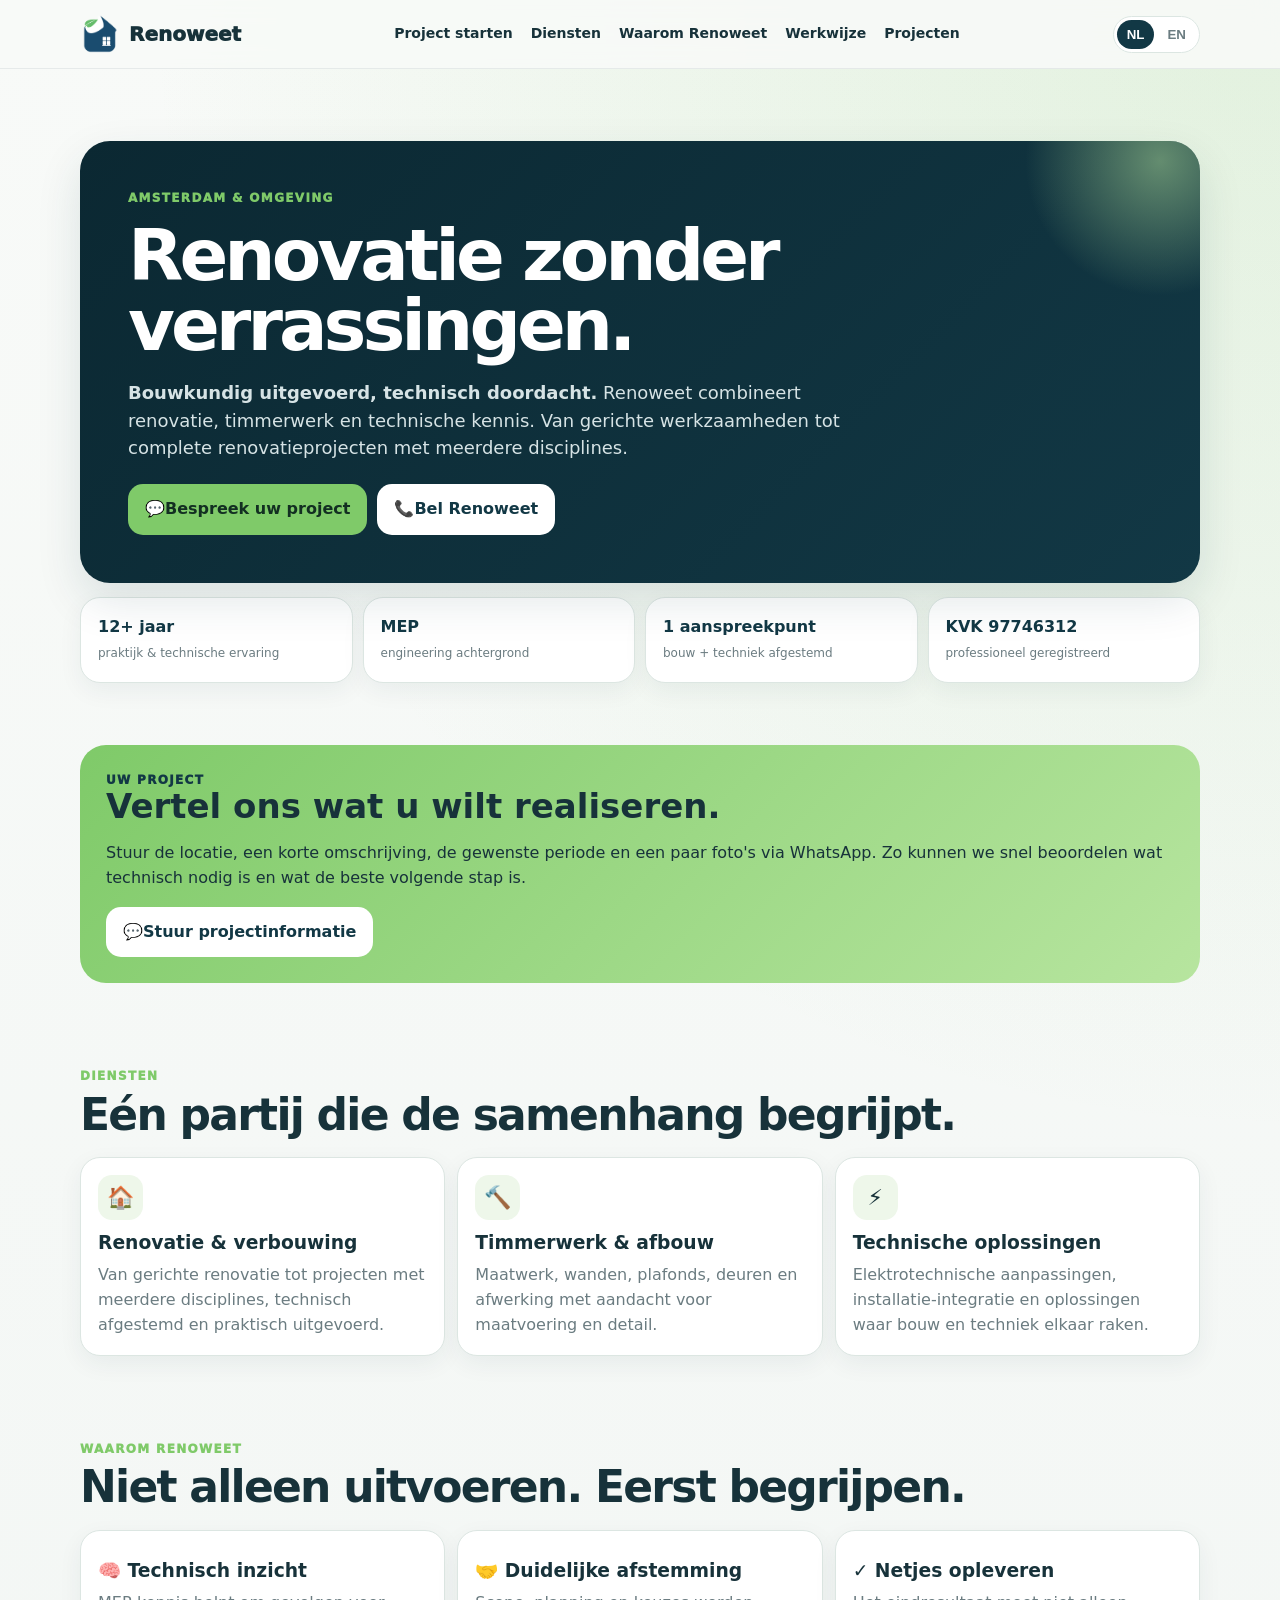
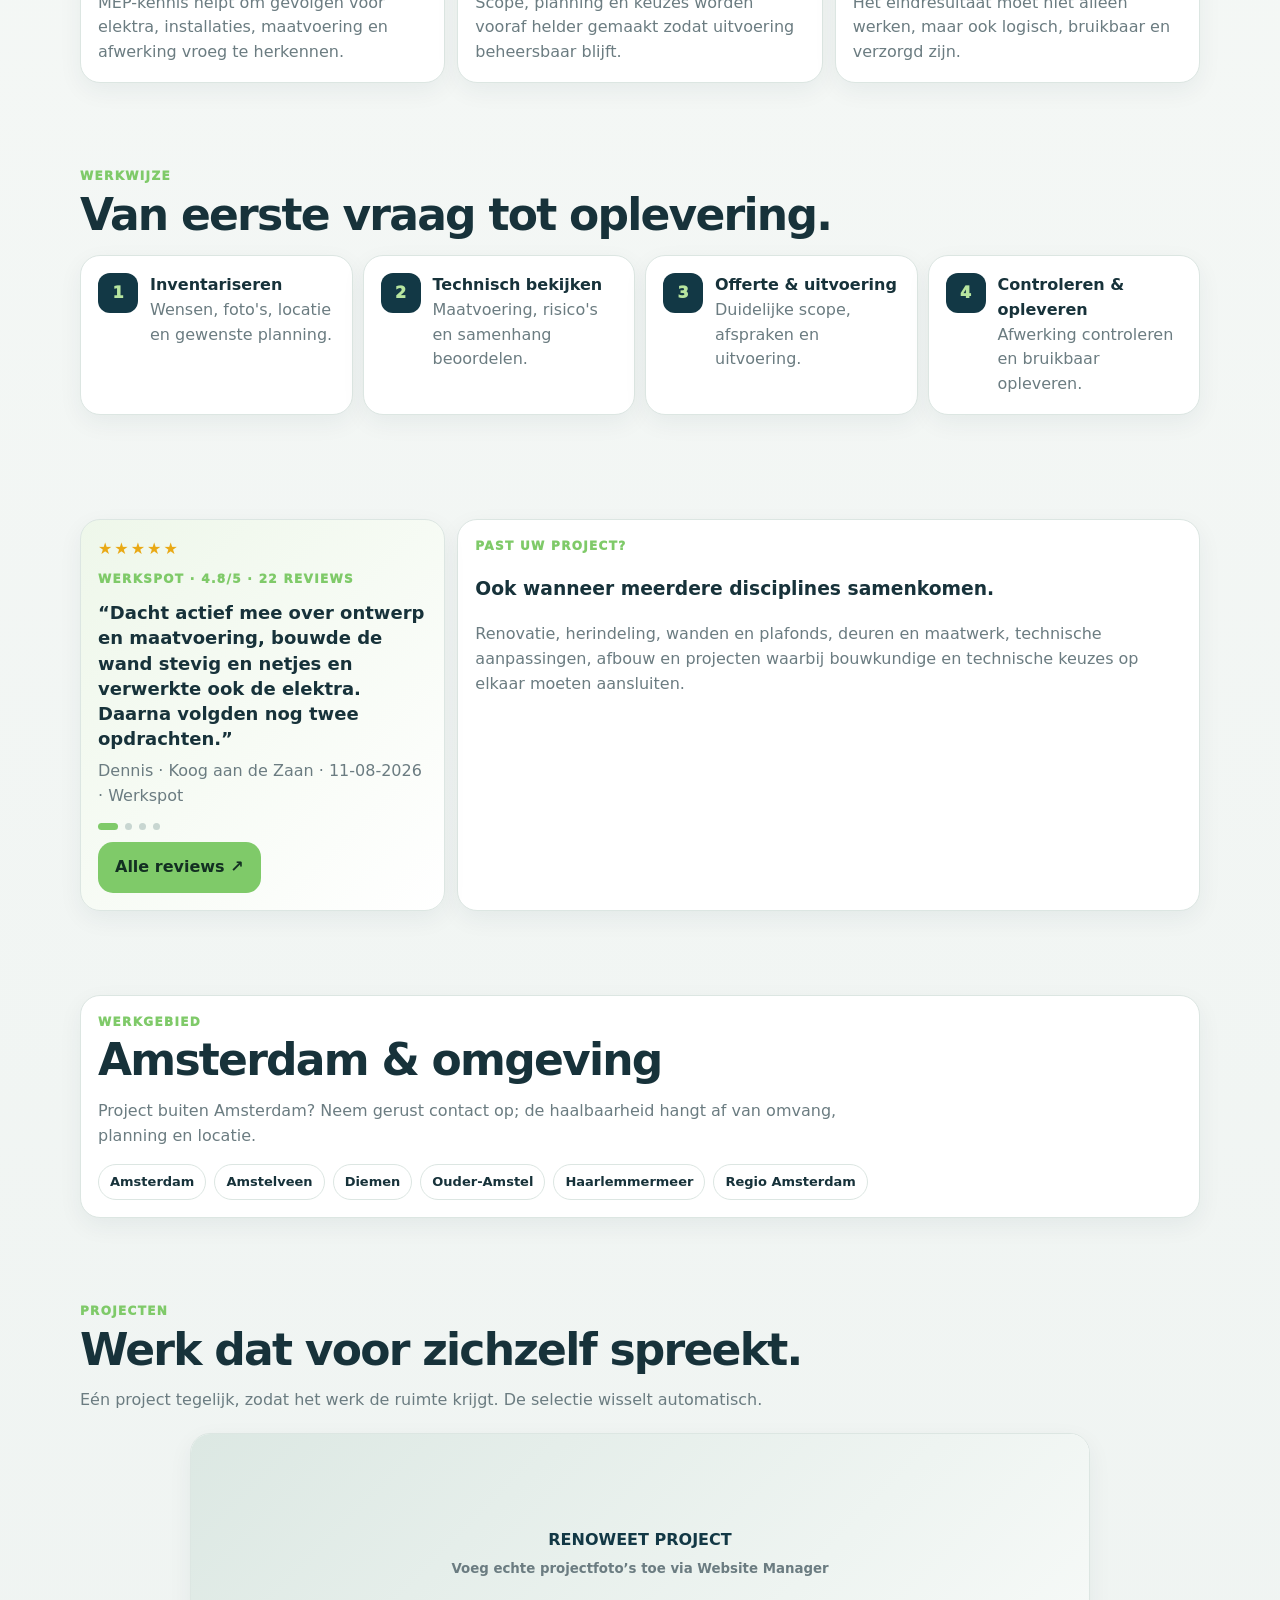
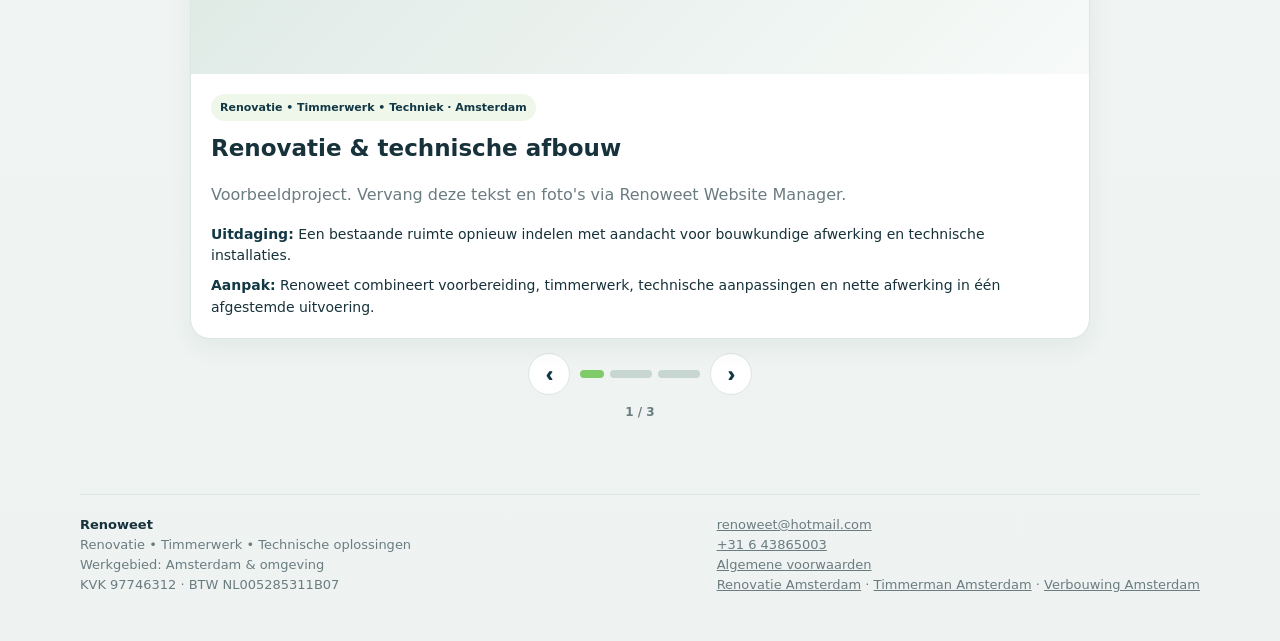
==== index.html @ 45f6b9aa "Add files via upload" ====
<!doctype html><html lang="nl"><head><meta charset="utf-8"><meta name="viewport" content="width=device-width,initial-scale=1,viewport-fit=cover"><title>Renoweet | Renovatie met technisch inzicht in Amsterdam</title><meta name="description" content="Renoweet voor renovatie, timmerwerk en technisch gecoördineerde projecten in Amsterdam en omgeving. Bouwkundig uitgevoerd, technisch doordacht."><meta name="theme-color" content="#123845"><meta name="robots" content="index,follow,max-image-preview:large"><link rel="canonical" href="https://www.renoweet.nl/"><link rel="icon" type="image/png" href="renoweet-logo.png"><meta property="og:type" content="website"><meta property="og:url" content="https://www.renoweet.nl/"><meta property="og:site_name" content="Renoweet"><meta property="og:locale" content="nl_NL"><meta property="og:locale:alternate" content="en_GB"><meta property="og:image" content="https://www.renoweet.nl/renoweet-logo.png"><meta name="twitter:card" content="summary"><meta name="twitter:title" content="Renoweet | Renovatie met technisch inzicht in Amsterdam"><meta name="twitter:description" content="Renovatie, timmerwerk en technische oplossingen in Amsterdam en omgeving."><meta name="twitter:image" content="https://www.renoweet.nl/renoweet-logo.png"><meta property="og:title" content="Renoweet | Renovatie met technisch inzicht"><meta property="og:description" content="Renovatie, timmerwerk en technische oplossingen in Amsterdam en omgeving."><style>
:root{--navy:#123845;--navy2:#0b2832;--green:#7fca69;--lime:#b7e59f;--bg:#f4f7f5;--card:#fff;--text:#17323a;--muted:#6b7c81;--line:#dce6e2;--shadow:0 18px 45px rgba(18,56,69,.12);--r:24px;--max:1120px}*{box-sizing:border-box}html{scroll-behavior:smooth}body{margin:0;background:radial-gradient(circle at top right,rgba(127,202,105,.18),transparent 28%),linear-gradient(180deg,#f8faf8,#eef3f1);color:var(--text);font-family:Inter,system-ui,-apple-system,"Segoe UI",Roboto,Arial,sans-serif;line-height:1.55}a{color:inherit}.container{width:min(var(--max),calc(100% - 28px));margin:auto}header{position:sticky;top:0;z-index:50;background:rgba(248,250,248,.9);backdrop-filter:blur(14px);border-bottom:1px solid rgba(18,56,69,.08)}.nav{height:68px;display:flex;align-items:center;justify-content:space-between;gap:16px}.brand{display:flex;align-items:center;gap:9px;text-decoration:none;font-weight:950;font-size:20px}.brand img{width:40px;height:40px;object-fit:contain}.navlinks{display:none;gap:18px;font-weight:800;font-size:14px}.navlinks a{text-decoration:none}.lang{display:flex;gap:3px;padding:3px;border:1px solid var(--line);background:#fff;border-radius:999px}.lang button{border:0;background:transparent;border-radius:999px;padding:7px 10px;font-weight:850;color:var(--muted);cursor:pointer}.lang button.active{background:var(--navy);color:#fff}.hero{padding:38px 0 20px}.hero-card{background:linear-gradient(135deg,var(--navy2),var(--navy));color:#fff;border-radius:30px;padding:28px;box-shadow:var(--shadow);position:relative;overflow:hidden}.hero-card:after{content:"";position:absolute;width:280px;height:280px;border-radius:50%;right:-100px;top:-120px;background:radial-gradient(circle,rgba(183,229,159,.5),transparent 68%)}.eyebrow{font-size:12px;font-weight:950;letter-spacing:.11em;text-transform:uppercase;color:var(--green)}h1{font-size:clamp(39px,10vw,72px);line-height:.98;letter-spacing:-.055em;margin:12px 0 18px;max-width:900px}.hero p{max-width:760px;color:#d6e3e5;font-size:18px}.actions{display:flex;flex-wrap:wrap;gap:10px;margin-top:22px}.btn{display:inline-flex;align-items:center;justify-content:center;text-decoration:none;border:0;border-radius:15px;padding:13px 17px;font-weight:900;cursor:pointer}.btn.primary{background:var(--green);color:#132f22}.btn.secondary{background:#fff;color:var(--navy)}.trust{display:grid;grid-template-columns:repeat(2,1fr);gap:10px;margin-top:14px}.trust div,.card{background:#fff;border:1px solid var(--line);border-radius:20px;padding:17px;box-shadow:0 8px 24px rgba(18,56,69,.06)}.trust b{display:block;color:var(--navy);font-size:16px}.trust span{font-size:12px;color:var(--muted)}section{padding:42px 0}.section-title{font-size:clamp(30px,6vw,44px);line-height:1.03;letter-spacing:-.04em;margin:6px 0 10px}.sub{color:var(--muted);max-width:760px}.grid3{display:grid;gap:12px;margin-top:20px}.service h3,.why h3{margin:8px 0 6px}.service p,.why p{color:var(--muted);margin:0}.icon{width:45px;height:45px;border-radius:14px;background:#eef7ea;display:grid;place-items:center;font-size:22px}.projects{display:grid;grid-template-columns:1fr;gap:16px;margin:20px auto 0;max-width:900px}.project-stage{position:relative}.project-stage.is-changing{opacity:.25;transform:translateY(5px)}.project-stage{transition:opacity .28s ease,transform .28s ease}.project-nav{display:flex;align-items:center;justify-content:center;gap:10px;margin-top:14px}.project-nav button{width:42px;height:42px;border:1px solid var(--line);background:#fff;border-radius:999px;color:var(--navy);font-size:20px;font-weight:950;cursor:pointer}.project-dots{display:flex;gap:6px;align-items:center;justify-content:center}.project-dot{width:8px;height:8px!important;padding:0;border:0!important;border-radius:999px;background:#c8d6d1!important}.project-dot.active{width:24px;background:var(--green)!important}.project-count{font-size:12px;color:var(--muted);font-weight:850;text-align:center;margin-top:8px}.project{overflow:hidden;padding:0}.project-media{height:240px;background:linear-gradient(135deg,#dce8e3,#f7faf8);position:relative;display:grid;place-items:center}.project-media img{width:100%;height:100%;object-fit:cover}.photoRail{width:100%;height:100%;display:grid;grid-auto-flow:column;grid-auto-columns:100%;overflow-x:auto;scroll-snap-type:x mandatory;scrollbar-width:none}.photoRail img{scroll-snap-align:start}.photoRail::-webkit-scrollbar{display:none}.placeholder{padding:30px;text-align:center;color:var(--navy);font-weight:900}.placeholder small{display:block;color:var(--muted);font-weight:700;margin-top:6px}.project-copy{padding:20px}.tag{display:inline-block;background:#eef7ea;border-radius:999px;padding:5px 9px;font-size:11px;font-weight:900;color:var(--navy)}.project-copy h3{font-size:23px;margin:10px 0 5px}.project-copy p{color:var(--muted)}.case{display:grid;gap:8px;margin-top:12px;font-size:14px}.case b{color:var(--navy)}.process{display:grid;gap:10px;margin-top:18px}.step{display:flex;gap:12px}.num{min-width:40px;height:40px;border-radius:12px;background:var(--navy);color:var(--lime);display:grid;place-items:center;font-weight:950}.review{background:linear-gradient(135deg,#eef7ea,#fff);position:relative;overflow:hidden}.stars{color:#e9a915;letter-spacing:2px}.review-quote{min-height:112px;margin:10px 0;color:var(--text);font-weight:750}.review-meta{font-size:12px;color:var(--muted);font-weight:800}.review-score{display:flex;align-items:baseline;gap:8px;margin:4px 0 8px}.review-score strong{font-size:28px;color:var(--navy)}.review-dots{display:flex;gap:5px;margin:12px 0}.review-dot{width:7px;height:7px;border:0;border-radius:99px;background:#c8d6d1;padding:0}.review-dot.active{width:20px;background:var(--green)}.cta{background:linear-gradient(135deg,var(--green),var(--lime));border-radius:26px;padding:26px}.cta h2{font-size:34px;line-height:1.05;margin:0 0 8px}.area{display:flex;flex-wrap:wrap;gap:8px;margin-top:14px}.area span{background:#fff;border:1px solid var(--line);border-radius:999px;padding:7px 11px;font-weight:800;font-size:13px}.footer{padding:30px 0 100px;color:var(--muted);font-size:13px}.footer-grid{display:flex;flex-wrap:wrap;justify-content:space-between;gap:18px;border-top:1px solid var(--line);padding-top:20px}.bottom{position:fixed;left:0;right:0;bottom:0;padding:10px 12px;background:rgba(244,247,245,.95);border-top:1px solid var(--line);z-index:60}.bottom-inner{display:grid;grid-template-columns:1fr 1.3fr;gap:8px;max-width:680px;margin:auto}[data-lang]{display:none}body.lang-nl [data-lang=nl],body.lang-en [data-lang=en]{display:initial}body.lang-nl p[data-lang=nl],body.lang-en p[data-lang=en],body.lang-nl div[data-lang=nl],body.lang-en div[data-lang=en]{display:block}@media(min-width:800px){.navlinks{display:flex}.hero{padding-top:72px}.hero-card{padding:48px}.trust{grid-template-columns:repeat(4,1fr)}.grid3{grid-template-columns:repeat(3,1fr)}.projects{grid-template-columns:1fr}.process{grid-template-columns:repeat(4,1fr)}.bottom{display:none}.footer{padding-bottom:45px}
</style><script type="application/ld+json">{"@context":"https://schema.org","@type":["LocalBusiness","GeneralContractor"],"@id":"https://www.renoweet.nl/#business","name":"Renoweet","url":"https://www.renoweet.nl/","logo":"https://www.renoweet.nl/renoweet-logo.png","image":"https://www.renoweet.nl/renoweet-logo.png","telephone":"+31643865003","email":"renoweet@hotmail.com","priceRange":"€€","areaServed":[{"@type":"City","name":"Amsterdam"},{"@type":"City","name":"Amstelveen"},{"@type":"City","name":"Diemen"},{"@type":"AdministrativeArea","name":"Ouder-Amstel"},{"@type":"AdministrativeArea","name":"Haarlemmermeer"}],"description":"Renoweet verzorgt renovatie, timmerwerk en technisch gecoördineerde projecten in Amsterdam en omgeving.","knowsAbout":["Renovatie","Verbouwing","Timmerwerk","Afbouw","Binnenwanden","Deuren","Elektrotechniek","Technische oplossingen"]}</script></head><body class="lang-nl"><header><div class="container nav"><a class="brand" href="#top"><img src="[data-uri]" alt="Renoweet logo"><span>Renoweet</span></a><nav class="navlinks"><a href="#start-project">Project starten</a><a href="#diensten">Diensten</a><a href="#waarom">Waarom Renoweet</a><a href="#werkwijze">Werkwijze</a><a href="#projecten">Projecten</a></nav><div class="lang"><button id="nlBtn" class="active">NL</button><button id="enBtn">EN</button></div></div></header><main id="top">
<section class="hero"><div class="container"><div class="hero-card"><div class="eyebrow"><span data-lang="nl">Amsterdam & omgeving</span><span data-lang="en">Amsterdam & surrounding area</span></div><h1><span data-lang="nl">Renovatie zonder verrassingen.</span><span data-lang="en">Renovation without surprises.</span></h1><p data-lang="nl"><b>Bouwkundig uitgevoerd, technisch doordacht.</b> Renoweet combineert renovatie, timmerwerk en technische kennis. Van gerichte werkzaamheden tot complete renovatieprojecten met meerdere disciplines.</p><p data-lang="en"><b>Built properly, thought through technically.</b> Renoweet combines renovation, carpentry and technical knowledge—from focused work to complete multi-discipline renovation projects.</p><div class="actions"><a class="btn primary" href="https://wa.me/31643865003?text=Hallo%20Renoweet%2C%20ik%20wil%20graag%20een%20project%20bespreken.%0A%0ALocatie%3A%0AWat%20moet%20er%20gebeuren%3A%0AGewenste%20periode%3A%0AFoto%27s%3A%20bijgevoegd" target="_blank">💬 <span data-lang="nl">Bespreek uw project</span><span data-lang="en">Discuss your project</span></a><a class="btn secondary" href="tel:+31643865003">📞 <span data-lang="nl">Bel Renoweet</span><span data-lang="en">Call Renoweet</span></a></div></div><div class="trust"><div><b>12+ jaar</b><span data-lang="nl">praktijk & technische ervaring</span><span data-lang="en">practical & technical experience</span></div><div><b>MEP</b><span data-lang="nl">engineering achtergrond</span><span data-lang="en">engineering background</span></div><div><b>1 aanspreekpunt</b><span data-lang="nl">bouw + techniek afgestemd</span><span data-lang="en">construction + technical coordination</span></div><div><b>KVK 97746312</b><span data-lang="nl">professioneel geregistreerd</span><span data-lang="en">professionally registered</span></div></div></div></section>
<section id="start-project"><div class="container"><div class="cta"><div class="eyebrow" style="color:var(--navy)"><span data-lang="nl">Uw project</span><span data-lang="en">Your project</span></div><h2><span data-lang="nl">Vertel ons wat u wilt realiseren.</span><span data-lang="en">Tell us what you want to achieve.</span></h2><p data-lang="nl">Stuur de locatie, een korte omschrijving, de gewenste periode en een paar foto's via WhatsApp. Zo kunnen we snel beoordelen wat technisch nodig is en wat de beste volgende stap is.</p><p data-lang="en">Send the location, a short description, preferred timing and a few photos via WhatsApp. That lets us quickly assess the technical needs and the best next step.</p><a class="btn secondary" href="https://wa.me/31643865003?text=Hallo%20Renoweet%2C%20ik%20wil%20graag%20een%20project%20bespreken.%0A%0ALocatie%3A%0AWat%20moet%20er%20gebeuren%3A%0AGewenste%20periode%3A%0AFoto%27s%3A%20bijgevoegd" target="_blank">💬 <span data-lang="nl">Stuur projectinformatie</span><span data-lang="en">Send project details</span></a></div></div></section>
<section id="diensten"><div class="container"><div class="eyebrow"><span data-lang="nl">Diensten</span><span data-lang="en">Services</span></div><h2 class="section-title"><span data-lang="nl">Eén partij die de samenhang begrijpt.</span><span data-lang="en">One contractor who understands the whole picture.</span></h2><div class="grid3"><article class="card service"><div class="icon">🏠</div><h3><span data-lang="nl">Renovatie & verbouwing</span><span data-lang="en">Renovation & remodeling</span></h3><p data-lang="nl">Van gerichte renovatie tot projecten met meerdere disciplines, technisch afgestemd en praktisch uitgevoerd.</p><p data-lang="en">From focused renovations to multi-discipline projects, technically coordinated and practically delivered.</p></article><article class="card service"><div class="icon">🔨</div><h3><span data-lang="nl">Timmerwerk & afbouw</span><span data-lang="en">Carpentry & finishing</span></h3><p data-lang="nl">Maatwerk, wanden, plafonds, deuren en afwerking met aandacht voor maatvoering en detail.</p><p data-lang="en">Custom work, partitions, ceilings, doors and finishing with attention to measurement and detail.</p></article><article class="card service"><div class="icon">⚡</div><h3><span data-lang="nl">Technische oplossingen</span><span data-lang="en">Technical solutions</span></h3><p data-lang="nl">Elektrotechnische aanpassingen, installatie-integratie en oplossingen waar bouw en techniek elkaar raken.</p><p data-lang="en">Electrical modifications, installation integration and solutions where construction and technology meet.</p></article></div></div></section>
<section id="waarom"><div class="container"><div class="eyebrow"><span data-lang="nl">Waarom Renoweet</span><span data-lang="en">Why Renoweet</span></div><h2 class="section-title"><span data-lang="nl">Niet alleen uitvoeren. Eerst begrijpen.</span><span data-lang="en">Not just execution. Understand first.</span></h2><div class="grid3"><div class="card why"><h3>🧠 <span data-lang="nl">Technisch inzicht</span><span data-lang="en">Technical insight</span></h3><p data-lang="nl">MEP-kennis helpt om gevolgen voor elektra, installaties, maatvoering en afwerking vroeg te herkennen.</p><p data-lang="en">MEP knowledge helps identify implications for electrical, services, dimensions and finishing early.</p></div><div class="card why"><h3>🤝 <span data-lang="nl">Duidelijke afstemming</span><span data-lang="en">Clear coordination</span></h3><p data-lang="nl">Scope, planning en keuzes worden vooraf helder gemaakt zodat uitvoering beheersbaar blijft.</p><p data-lang="en">Scope, planning and decisions are clarified up front so execution stays controlled.</p></div><div class="card why"><h3>✓ <span data-lang="nl">Netjes opleveren</span><span data-lang="en">Clean delivery</span></h3><p data-lang="nl">Het eindresultaat moet niet alleen werken, maar ook logisch, bruikbaar en verzorgd zijn.</p><p data-lang="en">The result should not only work, but also be logical, usable and properly finished.</p></div></div></div></section>
<section id="werkwijze"><div class="container"><div class="eyebrow"><span data-lang="nl">Werkwijze</span><span data-lang="en">Approach</span></div><h2 class="section-title"><span data-lang="nl">Van eerste vraag tot oplevering.</span><span data-lang="en">From first question to delivery.</span></h2><div class="process"><div class="card step"><div class="num">1</div><div><b><span data-lang="nl">Inventariseren</span><span data-lang="en">Assess</span></b><div class="sub"><span data-lang="nl">Wensen, foto's, locatie en gewenste planning.</span><span data-lang="en">Needs, photos, location and desired timing.</span></div></div></div><div class="card step"><div class="num">2</div><div><b><span data-lang="nl">Technisch bekijken</span><span data-lang="en">Technical review</span></b><div class="sub"><span data-lang="nl">Maatvoering, risico's en samenhang beoordelen.</span><span data-lang="en">Review dimensions, risks and dependencies.</span></div></div></div><div class="card step"><div class="num">3</div><div><b><span data-lang="nl">Offerte & uitvoering</span><span data-lang="en">Quote & execute</span></b><div class="sub"><span data-lang="nl">Duidelijke scope, afspraken en uitvoering.</span><span data-lang="en">Clear scope, agreements and execution.</span></div></div></div><div class="card step"><div class="num">4</div><div><b><span data-lang="nl">Controleren & opleveren</span><span data-lang="en">Check & deliver</span></b><div class="sub"><span data-lang="nl">Afwerking controleren en bruikbaar opleveren.</span><span data-lang="en">Check finishing and deliver ready to use.</span></div></div></div></div></div></section>
<section><div class="container grid3"><div class="card review" id="reviewCard"><div class="stars">★★★★★</div><div class="eyebrow" id="reviewSource" style="margin-top:8px">Reviews</div><blockquote id="reviewQuote" style="margin:12px 0 8px;font-size:18px;font-weight:800;line-height:1.4">“Snel, meedenkend, afspraak nakomen.”</blockquote><p class="sub" id="reviewMeta" style="margin:0 0 14px">Binnenwand plaatsen · 28 aug 2026</p><div id="reviewDots" style="display:flex;gap:7px;margin:12px 0"></div><a class="btn primary" id="reviewLink" href="https://www.werkspot.nl/profiel/renoweet/reviews" target="_blank" rel="noopener"><span data-lang="nl">Alle reviews ↗</span><span data-lang="en">All reviews ↗</span></a></div><div class="card" style="grid-column:span 2"><div class="eyebrow"><span data-lang="nl">Past uw project?</span><span data-lang="en">Is your project a fit?</span></div><h3><span data-lang="nl">Ook wanneer meerdere disciplines samenkomen.</span><span data-lang="en">Especially when several disciplines come together.</span></h3><p class="sub" data-lang="nl">Renovatie, herindeling, wanden en plafonds, deuren en maatwerk, technische aanpassingen, afbouw en projecten waarbij bouwkundige en technische keuzes op elkaar moeten aansluiten.</p><p class="sub" data-lang="en">Renovation, reconfiguration, partitions and ceilings, doors and custom work, technical modifications, finishing and projects where construction and technical decisions must work together.</p></div></div></section>
<section><div class="container"><div class="card"><div class="eyebrow"><span data-lang="nl">Werkgebied</span><span data-lang="en">Service area</span></div><h2 class="section-title"><span data-lang="nl">Amsterdam & omgeving</span><span data-lang="en">Amsterdam & surrounding area</span></h2><p class="sub" data-lang="nl">Project buiten Amsterdam? Neem gerust contact op; de haalbaarheid hangt af van omvang, planning en locatie.</p><p class="sub" data-lang="en">Project outside Amsterdam? Get in touch; feasibility depends on scope, timing and location.</p><div class="area"><span>Amsterdam</span><span>Amstelveen</span><span>Diemen</span><span>Ouder-Amstel</span><span>Haarlemmermeer</span><span>Regio Amsterdam</span></div></div></div></section>
<section id="projecten"><div class="container"><div class="eyebrow"><span data-lang="nl">Projecten</span><span data-lang="en">Projects</span></div><h2 class="section-title"><span data-lang="nl">Werk dat voor zichzelf spreekt.</span><span data-lang="en">Work that speaks for itself.</span></h2><p class="sub" data-lang="nl">Eén project tegelijk, zodat het werk de ruimte krijgt. De selectie wisselt automatisch.</p><p class="sub" data-lang="en">One project at a time, so the work gets the space it deserves. The selection rotates automatically.</p><div id="projectsGrid" class="projects"><div id="projectStage" class="project-stage"></div></div><div class="project-nav" aria-label="Project navigation"><button id="projectPrev" type="button" aria-label="Previous project">‹</button><div id="projectDots" class="project-dots"></div><button id="projectNext" type="button" aria-label="Next project">›</button></div><div id="projectCount" class="project-count"></div></div></section></main>
<footer class="footer"><div class="container footer-grid"><div><b style="color:var(--text)">Renoweet</b><br>Renovatie • Timmerwerk • Technische oplossingen<br>Werkgebied: Amsterdam & omgeving<br>KVK 97746312 · BTW NL005285311B07</div><div><a href="mailto:renoweet@hotmail.com">renoweet@hotmail.com</a><br><a href="tel:+31643865003">+31 6 43865003</a><br><a href="algemene-voorwaarden-renoweet.pdf" target="_blank">Algemene voorwaarden</a><br><a href="renovatie-amsterdam/">Renovatie Amsterdam</a> · <a href="timmerman-amsterdam/">Timmerman Amsterdam</a> · <a href="verbouwing-amsterdam/">Verbouwing Amsterdam</a></div></div></footer><div class="bottom"><div class="bottom-inner"><a class="btn secondary" href="tel:+31643865003">📞 Bellen</a><a class="btn primary" href="https://wa.me/31643865003" target="_blank">💬 WhatsApp</a></div></div><script src="projects.js"></script><script>
const body=document.body,nl=document.getElementById('nlBtn'),en=document.getElementById('enBtn');
const renoweetReviews=window.RENOWEET_REVIEWS||[];
const reviewMeta=window.RENOWEET_REVIEW_META||{};
let reviewIndex=0,reviewTimer=null;
function renderReview(){const q=document.getElementById('reviewQuote'),m=document.getElementById('reviewMeta'),d=document.getElementById('reviewDots'),src=document.getElementById('reviewSource'),link=document.getElementById('reviewLink');if(!q)return;if(!renoweetReviews.length){q.textContent=lang()==='nl'?'Reviews worden binnenkort toegevoegd.':'Reviews coming soon.';m.textContent='';d.innerHTML='';return}reviewIndex%=renoweetReviews.length;const r=renoweetReviews[reviewIndex],L=lang(),sm=reviewMeta[r.source]||{};q.textContent='“'+(r[L]||r.nl||'')+'”';m.textContent=`${r.name||''}${r.place?' · '+r.place:''}${r.date?' · '+r.date:''} · ${r.source||'Review'}`;src.textContent=`${r.source||'Reviews'}${sm.rating?' · '+sm.rating+'/5':''}${sm.count?' · '+sm.count+' reviews':''}`;if(link){link.href=sm.url||'#';link.style.display=sm.url?'inline-flex':'none'}d.innerHTML=renoweetReviews.map((_,i)=>`<button class="review-dot ${i===reviewIndex?'active':''}" type="button" data-review="${i}" aria-label="Review ${i+1}"></button>`).join('');d.querySelectorAll('[data-review]').forEach(b=>b.onclick=()=>{reviewIndex=Number(b.dataset.review);renderReview();restartReviewTimer()})}
function restartReviewTimer(){clearInterval(reviewTimer);if(renoweetReviews.length>1)reviewTimer=setInterval(()=>{reviewIndex=(reviewIndex+1)%renoweetReviews.length;renderReview()},6000)}

let projectIndex=0,projectTimer=null;
function lang(){return body.classList.contains('lang-en')?'en':'nl'}
function setLang(x){body.classList.toggle('lang-nl',x==='nl');body.classList.toggle('lang-en',x==='en');nl.classList.toggle('active',x==='nl');en.classList.toggle('active',x==='en');document.documentElement.lang=x;localStorage.setItem('renoweetLang',x);renderProject(false);renderReview()}
nl.onclick=()=>setLang('nl');en.onclick=()=>setLang('en');
function esc(s){return String(s??'').replace(/[&<>\"]/g,c=>({'&':'&amp;','<':'&lt;','>':'&gt;','"':'&quot;'}[c]))}
function visibleProjects(){return (window.RENOWEET_PROJECTS||[]).filter(p=>!p.hidden)}
function projectHtml(p){const L=lang(),photos=(p.photos||[]);let media=photos.length?`<div class="photoRail">${photos.map(ph=>`<img src="${ph.data||ph.url||''}" alt="${esc(p['title_'+L]||p.title_nl)}">`).join('')}</div>`:`<div class="placeholder">RENOWEET PROJECT<small>${L==='nl'?'Voeg echte projectfoto’s toe via Website Manager':'Add real project photos using Website Manager'}</small></div>`;return `<article class="card project"><div class="project-media">${media}</div><div class="project-copy"><span class="tag">${esc(p['type_'+L]||p.type_nl||'')} · ${esc(p.location||'')}</span><h3>${esc(p['title_'+L]||p.title_nl||'')}</h3><p>${esc(p['summary_'+L]||p.summary_nl||'')}</p><div class="case"><div><b>${L==='nl'?'Uitdaging':'Challenge'}:</b> ${esc(p['challenge_'+L]||p.challenge_nl||'')}</div><div><b>${L==='nl'?'Aanpak':'Approach'}:</b> ${esc(p['solution_'+L]||p.solution_nl||'')}</div></div></div></article>`}
function renderProject(animate=true){const arr=visibleProjects(),stage=document.getElementById('projectStage'),dots=document.getElementById('projectDots'),count=document.getElementById('projectCount');if(!stage)return;if(!arr.length){stage.innerHTML=`<div class="card placeholder">${lang()==='nl'?'Nog geen projecten gepubliceerd.':'No projects published yet.'}</div>`;dots.innerHTML='';count.textContent='';return}projectIndex=(projectIndex+arr.length)%arr.length;const draw=()=>{stage.innerHTML=projectHtml(arr[projectIndex]);dots.innerHTML=arr.map((_,i)=>`<button type="button" class="project-dot ${i===projectIndex?'active':''}" data-project="${i}" aria-label="Project ${i+1}"></button>`).join('');count.textContent=`${projectIndex+1} / ${arr.length}`;dots.querySelectorAll('[data-project]').forEach(b=>b.onclick=()=>{projectIndex=Number(b.dataset.project);renderProject();restartProjectTimer()});stage.classList.remove('is-changing')};if(animate){stage.classList.add('is-changing');setTimeout(draw,180)}else draw()}
function stepProject(delta){const arr=visibleProjects();if(arr.length<2)return;projectIndex=(projectIndex+delta+arr.length)%arr.length;renderProject();restartProjectTimer()}
function restartProjectTimer(){clearInterval(projectTimer);const arr=visibleProjects();if(arr.length>1)projectTimer=setInterval(()=>{projectIndex=(projectIndex+1)%arr.length;renderProject()},5000)}
document.getElementById('projectPrev').onclick=()=>stepProject(-1);document.getElementById('projectNext').onclick=()=>stepProject(1);
const projectSection=document.getElementById('projecten');projectSection.addEventListener('mouseenter',()=>clearInterval(projectTimer));projectSection.addEventListener('mouseleave',restartProjectTimer);projectSection.addEventListener('focusin',()=>clearInterval(projectTimer));projectSection.addEventListener('focusout',restartProjectTimer);
setLang(localStorage.getItem('renoweetLang')||'nl');restartProjectTimer();renderReview();restartReviewTimer();

</script></body></html>
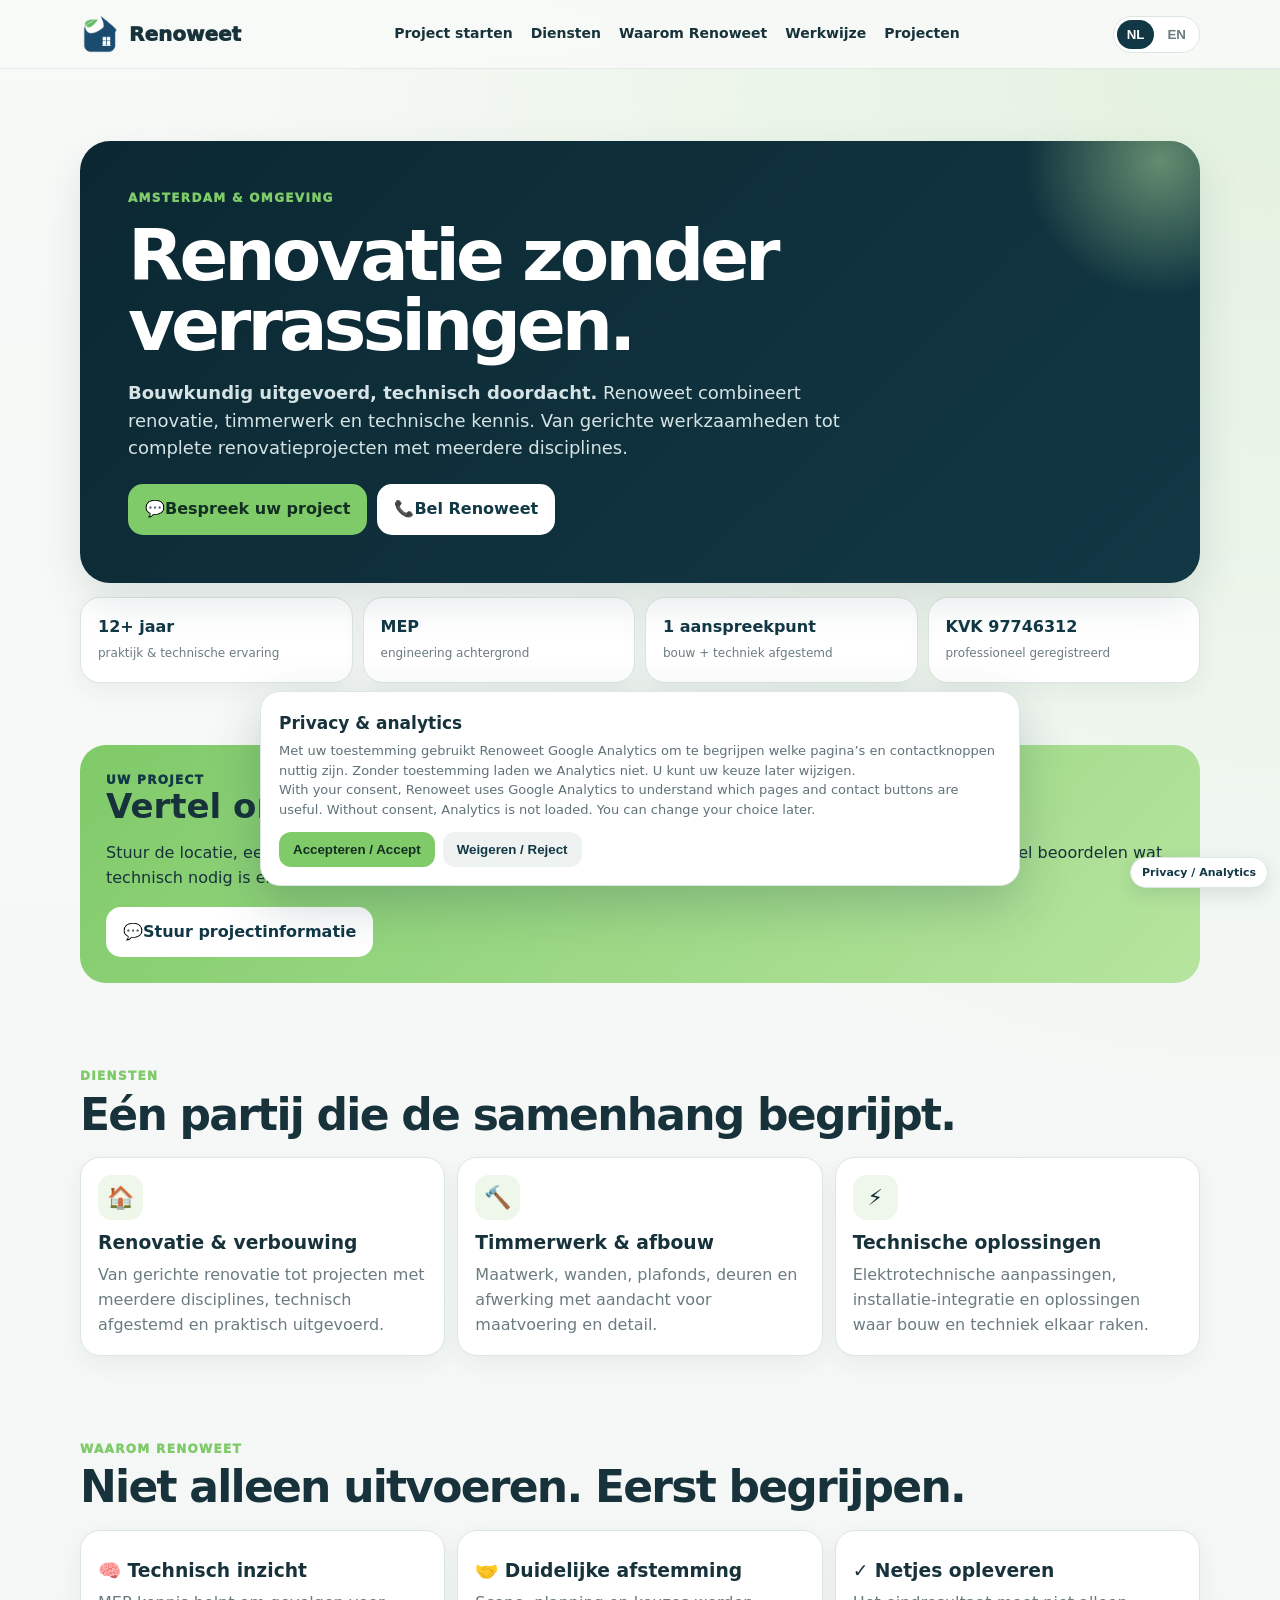
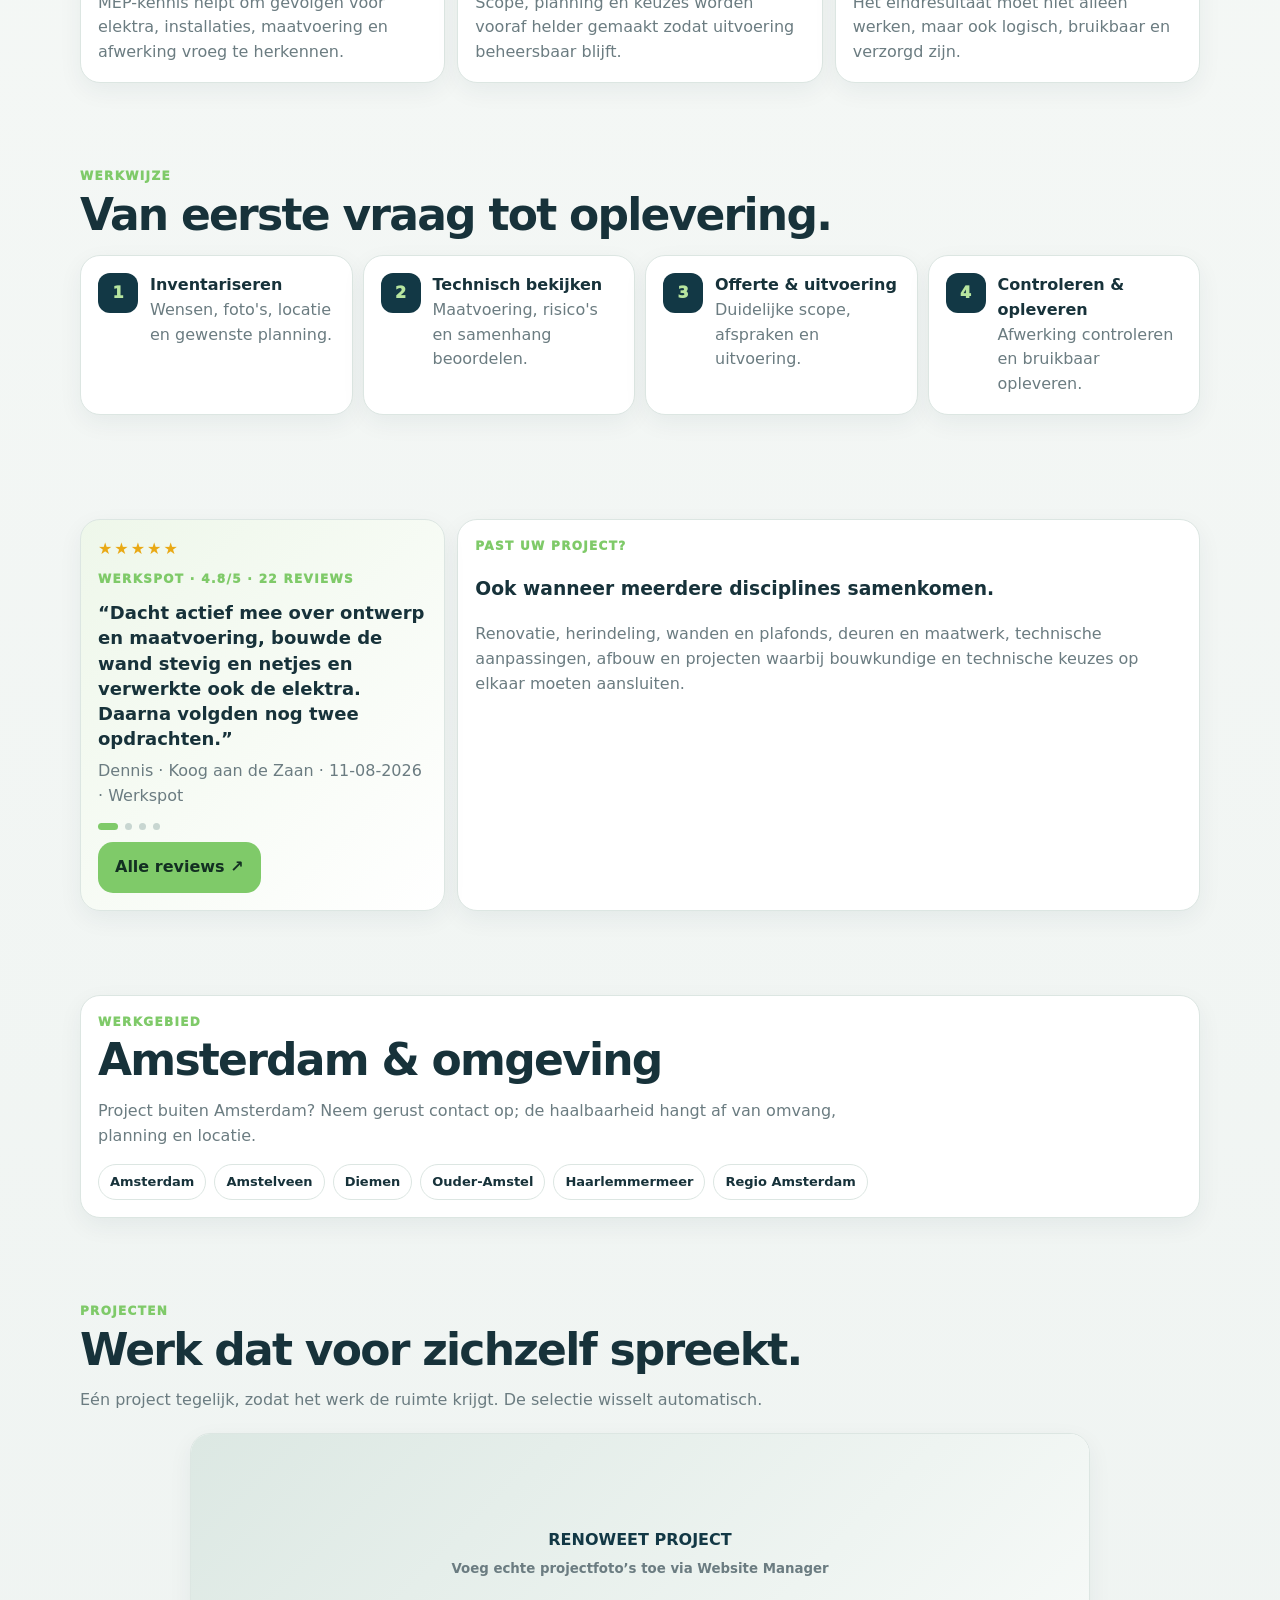
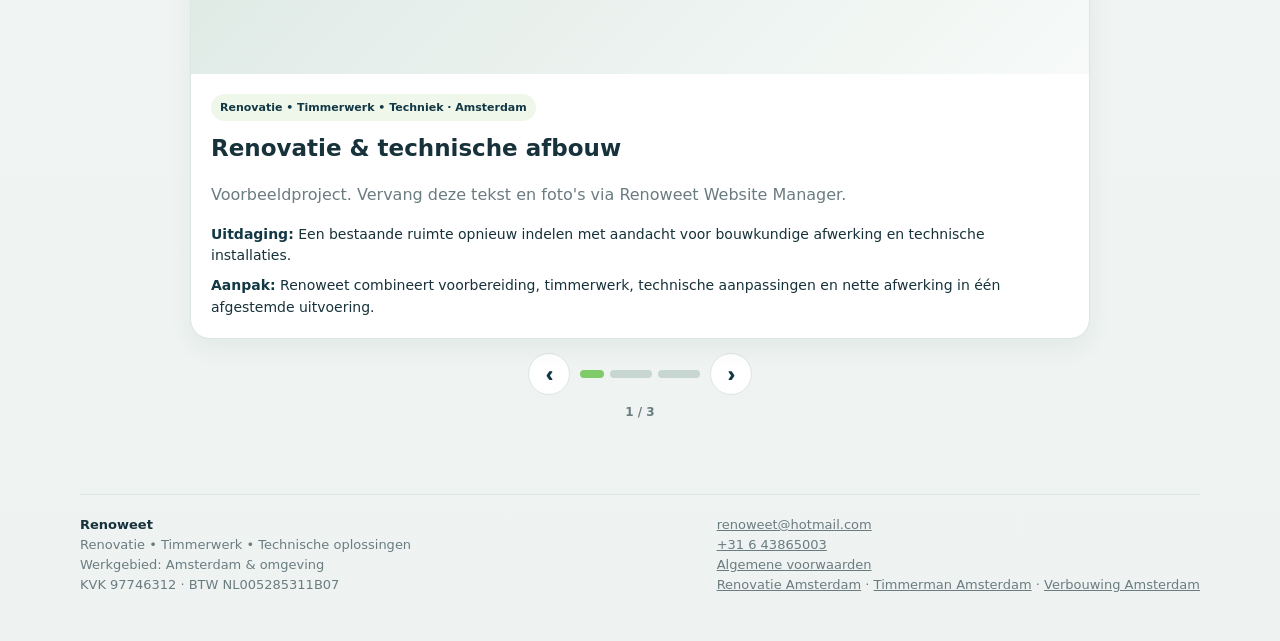
==== commit ccc37136: "analytics added" ====
--- a/index.html
+++ b/index.html
@@ -1,6 +1,8 @@
 <!doctype html><html lang="nl"><head><meta charset="utf-8"><meta name="viewport" content="width=device-width,initial-scale=1,viewport-fit=cover"><title>Renoweet | Renovatie met technisch inzicht in Amsterdam</title><meta name="description" content="Renoweet voor renovatie, timmerwerk en technisch gecoördineerde projecten in Amsterdam en omgeving. Bouwkundig uitgevoerd, technisch doordacht."><meta name="theme-color" content="#123845"><meta name="robots" content="index,follow,max-image-preview:large"><link rel="canonical" href="https://www.renoweet.nl/"><link rel="icon" type="image/png" href="renoweet-logo.png"><meta property="og:type" content="website"><meta property="og:url" content="https://www.renoweet.nl/"><meta property="og:site_name" content="Renoweet"><meta property="og:locale" content="nl_NL"><meta property="og:locale:alternate" content="en_GB"><meta property="og:image" content="https://www.renoweet.nl/renoweet-logo.png"><meta name="twitter:card" content="summary"><meta name="twitter:title" content="Renoweet | Renovatie met technisch inzicht in Amsterdam"><meta name="twitter:description" content="Renovatie, timmerwerk en technische oplossingen in Amsterdam en omgeving."><meta name="twitter:image" content="https://www.renoweet.nl/renoweet-logo.png"><meta property="og:title" content="Renoweet | Renovatie met technisch inzicht"><meta property="og:description" content="Renovatie, timmerwerk en technische oplossingen in Amsterdam en omgeving."><style>
 :root{--navy:#123845;--navy2:#0b2832;--green:#7fca69;--lime:#b7e59f;--bg:#f4f7f5;--card:#fff;--text:#17323a;--muted:#6b7c81;--line:#dce6e2;--shadow:0 18px 45px rgba(18,56,69,.12);--r:24px;--max:1120px}*{box-sizing:border-box}html{scroll-behavior:smooth}body{margin:0;background:radial-gradient(circle at top right,rgba(127,202,105,.18),transparent 28%),linear-gradient(180deg,#f8faf8,#eef3f1);color:var(--text);font-family:Inter,system-ui,-apple-system,"Segoe UI",Roboto,Arial,sans-serif;line-height:1.55}a{color:inherit}.container{width:min(var(--max),calc(100% - 28px));margin:auto}header{position:sticky;top:0;z-index:50;background:rgba(248,250,248,.9);backdrop-filter:blur(14px);border-bottom:1px solid rgba(18,56,69,.08)}.nav{height:68px;display:flex;align-items:center;justify-content:space-between;gap:16px}.brand{display:flex;align-items:center;gap:9px;text-decoration:none;font-weight:950;font-size:20px}.brand img{width:40px;height:40px;object-fit:contain}.navlinks{display:none;gap:18px;font-weight:800;font-size:14px}.navlinks a{text-decoration:none}.lang{display:flex;gap:3px;padding:3px;border:1px solid var(--line);background:#fff;border-radius:999px}.lang button{border:0;background:transparent;border-radius:999px;padding:7px 10px;font-weight:850;color:var(--muted);cursor:pointer}.lang button.active{background:var(--navy);color:#fff}.hero{padding:38px 0 20px}.hero-card{background:linear-gradient(135deg,var(--navy2),var(--navy));color:#fff;border-radius:30px;padding:28px;box-shadow:var(--shadow);position:relative;overflow:hidden}.hero-card:after{content:"";position:absolute;width:280px;height:280px;border-radius:50%;right:-100px;top:-120px;background:radial-gradient(circle,rgba(183,229,159,.5),transparent 68%)}.eyebrow{font-size:12px;font-weight:950;letter-spacing:.11em;text-transform:uppercase;color:var(--green)}h1{font-size:clamp(39px,10vw,72px);line-height:.98;letter-spacing:-.055em;margin:12px 0 18px;max-width:900px}.hero p{max-width:760px;color:#d6e3e5;font-size:18px}.actions{display:flex;flex-wrap:wrap;gap:10px;margin-top:22px}.btn{display:inline-flex;align-items:center;justify-content:center;text-decoration:none;border:0;border-radius:15px;padding:13px 17px;font-weight:900;cursor:pointer}.btn.primary{background:var(--green);color:#132f22}.btn.secondary{background:#fff;color:var(--navy)}.trust{display:grid;grid-template-columns:repeat(2,1fr);gap:10px;margin-top:14px}.trust div,.card{background:#fff;border:1px solid var(--line);border-radius:20px;padding:17px;box-shadow:0 8px 24px rgba(18,56,69,.06)}.trust b{display:block;color:var(--navy);font-size:16px}.trust span{font-size:12px;color:var(--muted)}section{padding:42px 0}.section-title{font-size:clamp(30px,6vw,44px);line-height:1.03;letter-spacing:-.04em;margin:6px 0 10px}.sub{color:var(--muted);max-width:760px}.grid3{display:grid;gap:12px;margin-top:20px}.service h3,.why h3{margin:8px 0 6px}.service p,.why p{color:var(--muted);margin:0}.icon{width:45px;height:45px;border-radius:14px;background:#eef7ea;display:grid;place-items:center;font-size:22px}.projects{display:grid;grid-template-columns:1fr;gap:16px;margin:20px auto 0;max-width:900px}.project-stage{position:relative}.project-stage.is-changing{opacity:.25;transform:translateY(5px)}.project-stage{transition:opacity .28s ease,transform .28s ease}.project-nav{display:flex;align-items:center;justify-content:center;gap:10px;margin-top:14px}.project-nav button{width:42px;height:42px;border:1px solid var(--line);background:#fff;border-radius:999px;color:var(--navy);font-size:20px;font-weight:950;cursor:pointer}.project-dots{display:flex;gap:6px;align-items:center;justify-content:center}.project-dot{width:8px;height:8px!important;padding:0;border:0!important;border-radius:999px;background:#c8d6d1!important}.project-dot.active{width:24px;background:var(--green)!important}.project-count{font-size:12px;color:var(--muted);font-weight:850;text-align:center;margin-top:8px}.project{overflow:hidden;padding:0}.project-media{height:240px;background:linear-gradient(135deg,#dce8e3,#f7faf8);position:relative;display:grid;place-items:center}.project-media img{width:100%;height:100%;object-fit:cover}.photoRail{width:100%;height:100%;display:grid;grid-auto-flow:column;grid-auto-columns:100%;overflow-x:auto;scroll-snap-type:x mandatory;scrollbar-width:none}.photoRail img{scroll-snap-align:start}.photoRail::-webkit-scrollbar{display:none}.placeholder{padding:30px;text-align:center;color:var(--navy);font-weight:900}.placeholder small{display:block;color:var(--muted);font-weight:700;margin-top:6px}.project-copy{padding:20px}.tag{display:inline-block;background:#eef7ea;border-radius:999px;padding:5px 9px;font-size:11px;font-weight:900;color:var(--navy)}.project-copy h3{font-size:23px;margin:10px 0 5px}.project-copy p{color:var(--muted)}.case{display:grid;gap:8px;margin-top:12px;font-size:14px}.case b{color:var(--navy)}.process{display:grid;gap:10px;margin-top:18px}.step{display:flex;gap:12px}.num{min-width:40px;height:40px;border-radius:12px;background:var(--navy);color:var(--lime);display:grid;place-items:center;font-weight:950}.review{background:linear-gradient(135deg,#eef7ea,#fff);position:relative;overflow:hidden}.stars{color:#e9a915;letter-spacing:2px}.review-quote{min-height:112px;margin:10px 0;color:var(--text);font-weight:750}.review-meta{font-size:12px;color:var(--muted);font-weight:800}.review-score{display:flex;align-items:baseline;gap:8px;margin:4px 0 8px}.review-score strong{font-size:28px;color:var(--navy)}.review-dots{display:flex;gap:5px;margin:12px 0}.review-dot{width:7px;height:7px;border:0;border-radius:99px;background:#c8d6d1;padding:0}.review-dot.active{width:20px;background:var(--green)}.cta{background:linear-gradient(135deg,var(--green),var(--lime));border-radius:26px;padding:26px}.cta h2{font-size:34px;line-height:1.05;margin:0 0 8px}.area{display:flex;flex-wrap:wrap;gap:8px;margin-top:14px}.area span{background:#fff;border:1px solid var(--line);border-radius:999px;padding:7px 11px;font-weight:800;font-size:13px}.footer{padding:30px 0 100px;color:var(--muted);font-size:13px}.footer-grid{display:flex;flex-wrap:wrap;justify-content:space-between;gap:18px;border-top:1px solid var(--line);padding-top:20px}.bottom{position:fixed;left:0;right:0;bottom:0;padding:10px 12px;background:rgba(244,247,245,.95);border-top:1px solid var(--line);z-index:60}.bottom-inner{display:grid;grid-template-columns:1fr 1.3fr;gap:8px;max-width:680px;margin:auto}[data-lang]{display:none}body.lang-nl [data-lang=nl],body.lang-en [data-lang=en]{display:initial}body.lang-nl p[data-lang=nl],body.lang-en p[data-lang=en],body.lang-nl div[data-lang=nl],body.lang-en div[data-lang=en]{display:block}@media(min-width:800px){.navlinks{display:flex}.hero{padding-top:72px}.hero-card{padding:48px}.trust{grid-template-columns:repeat(4,1fr)}.grid3{grid-template-columns:repeat(3,1fr)}.projects{grid-template-columns:1fr}.process{grid-template-columns:repeat(4,1fr)}.bottom{display:none}.footer{padding-bottom:45px}
-</style><script type="application/ld+json">{"@context":"https://schema.org","@type":["LocalBusiness","GeneralContractor"],"@id":"https://www.renoweet.nl/#business","name":"Renoweet","url":"https://www.renoweet.nl/","logo":"https://www.renoweet.nl/renoweet-logo.png","image":"https://www.renoweet.nl/renoweet-logo.png","telephone":"+31643865003","email":"renoweet@hotmail.com","priceRange":"€€","areaServed":[{"@type":"City","name":"Amsterdam"},{"@type":"City","name":"Amstelveen"},{"@type":"City","name":"Diemen"},{"@type":"AdministrativeArea","name":"Ouder-Amstel"},{"@type":"AdministrativeArea","name":"Haarlemmermeer"}],"description":"Renoweet verzorgt renovatie, timmerwerk en technisch gecoördineerde projecten in Amsterdam en omgeving.","knowsAbout":["Renovatie","Verbouwing","Timmerwerk","Afbouw","Binnenwanden","Deuren","Elektrotechniek","Technische oplossingen"]}</script></head><body class="lang-nl"><header><div class="container nav"><a class="brand" href="#top"><img src="[data-uri]" alt="Renoweet logo"><span>Renoweet</span></a><nav class="navlinks"><a href="#start-project">Project starten</a><a href="#diensten">Diensten</a><a href="#waarom">Waarom Renoweet</a><a href="#werkwijze">Werkwijze</a><a href="#projecten">Projecten</a></nav><div class="lang"><button id="nlBtn" class="active">NL</button><button id="enBtn">EN</button></div></div></header><main id="top">
+</style><script type="application/ld+json">{"@context":"https://schema.org","@type":["LocalBusiness","GeneralContractor"],"@id":"https://www.renoweet.nl/#business","name":"Renoweet","url":"https://www.renoweet.nl/","logo":"https://www.renoweet.nl/renoweet-logo.png","image":"https://www.renoweet.nl/renoweet-logo.png","telephone":"+31643865003","email":"renoweet@hotmail.com","priceRange":"€€","areaServed":[{"@type":"City","name":"Amsterdam"},{"@type":"City","name":"Amstelveen"},{"@type":"City","name":"Diemen"},{"@type":"AdministrativeArea","name":"Ouder-Amstel"},{"@type":"AdministrativeArea","name":"Haarlemmermeer"}],"description":"Renoweet verzorgt renovatie, timmerwerk en technisch gecoördineerde projecten in Amsterdam en omgeving.","knowsAbout":["Renovatie","Verbouwing","Timmerwerk","Afbouw","Binnenwanden","Deuren","Elektrotechniek","Technische oplossingen"]}</script><style id="renoweet-consent-style">
+.rw-consent{position:fixed;z-index:9999;left:14px;right:14px;bottom:14px;max-width:760px;margin:auto;background:#fff;border:1px solid #dce6e2;border-radius:20px;box-shadow:0 18px 50px rgba(18,56,69,.22);padding:18px;color:#17323a;font-family:Inter,system-ui,-apple-system,"Segoe UI",Roboto,Arial,sans-serif}.rw-consent[hidden]{display:none}.rw-consent b{display:block;font-size:17px;margin-bottom:5px}.rw-consent p{margin:0 0 13px;color:#5f7278;font-size:13px;line-height:1.5}.rw-consent-actions{display:flex;flex-wrap:wrap;gap:8px}.rw-consent button{border:0;border-radius:12px;padding:10px 14px;font-weight:850;cursor:pointer}.rw-consent .accept{background:#7fca69;color:#132f22}.rw-consent .reject{background:#eef3f1;color:#123845}.rw-privacy-settings{position:fixed;z-index:9998;right:12px;bottom:12px;border:1px solid #dce6e2;background:#fff;color:#123845;border-radius:999px;padding:8px 11px;font:800 11px/1.2 Inter,system-ui,sans-serif;box-shadow:0 6px 18px rgba(18,56,69,.12);cursor:pointer}@media(max-width:799px){.rw-privacy-settings{bottom:78px}.rw-consent{bottom:82px}}
+</style></head><body class="lang-nl"><header><div class="container nav"><a class="brand" href="#top"><img src="[data-uri]" alt="Renoweet logo"><span>Renoweet</span></a><nav class="navlinks"><a href="#start-project">Project starten</a><a href="#diensten">Diensten</a><a href="#waarom">Waarom Renoweet</a><a href="#werkwijze">Werkwijze</a><a href="#projecten">Projecten</a></nav><div class="lang"><button id="nlBtn" class="active">NL</button><button id="enBtn">EN</button></div></div></header><main id="top">
 <section class="hero"><div class="container"><div class="hero-card"><div class="eyebrow"><span data-lang="nl">Amsterdam & omgeving</span><span data-lang="en">Amsterdam & surrounding area</span></div><h1><span data-lang="nl">Renovatie zonder verrassingen.</span><span data-lang="en">Renovation without surprises.</span></h1><p data-lang="nl"><b>Bouwkundig uitgevoerd, technisch doordacht.</b> Renoweet combineert renovatie, timmerwerk en technische kennis. Van gerichte werkzaamheden tot complete renovatieprojecten met meerdere disciplines.</p><p data-lang="en"><b>Built properly, thought through technically.</b> Renoweet combines renovation, carpentry and technical knowledge—from focused work to complete multi-discipline renovation projects.</p><div class="actions"><a class="btn primary" href="https://wa.me/31643865003?text=Hallo%20Renoweet%2C%20ik%20wil%20graag%20een%20project%20bespreken.%0A%0ALocatie%3A%0AWat%20moet%20er%20gebeuren%3A%0AGewenste%20periode%3A%0AFoto%27s%3A%20bijgevoegd" target="_blank">💬 <span data-lang="nl">Bespreek uw project</span><span data-lang="en">Discuss your project</span></a><a class="btn secondary" href="tel:+31643865003">📞 <span data-lang="nl">Bel Renoweet</span><span data-lang="en">Call Renoweet</span></a></div></div><div class="trust"><div><b>12+ jaar</b><span data-lang="nl">praktijk & technische ervaring</span><span data-lang="en">practical & technical experience</span></div><div><b>MEP</b><span data-lang="nl">engineering achtergrond</span><span data-lang="en">engineering background</span></div><div><b>1 aanspreekpunt</b><span data-lang="nl">bouw + techniek afgestemd</span><span data-lang="en">construction + technical coordination</span></div><div><b>KVK 97746312</b><span data-lang="nl">professioneel geregistreerd</span><span data-lang="en">professionally registered</span></div></div></div></section>
 <section id="start-project"><div class="container"><div class="cta"><div class="eyebrow" style="color:var(--navy)"><span data-lang="nl">Uw project</span><span data-lang="en">Your project</span></div><h2><span data-lang="nl">Vertel ons wat u wilt realiseren.</span><span data-lang="en">Tell us what you want to achieve.</span></h2><p data-lang="nl">Stuur de locatie, een korte omschrijving, de gewenste periode en een paar foto's via WhatsApp. Zo kunnen we snel beoordelen wat technisch nodig is en wat de beste volgende stap is.</p><p data-lang="en">Send the location, a short description, preferred timing and a few photos via WhatsApp. That lets us quickly assess the technical needs and the best next step.</p><a class="btn secondary" href="https://wa.me/31643865003?text=Hallo%20Renoweet%2C%20ik%20wil%20graag%20een%20project%20bespreken.%0A%0ALocatie%3A%0AWat%20moet%20er%20gebeuren%3A%0AGewenste%20periode%3A%0AFoto%27s%3A%20bijgevoegd" target="_blank">💬 <span data-lang="nl">Stuur projectinformatie</span><span data-lang="en">Send project details</span></a></div></div></section>
 <section id="diensten"><div class="container"><div class="eyebrow"><span data-lang="nl">Diensten</span><span data-lang="en">Services</span></div><h2 class="section-title"><span data-lang="nl">Eén partij die de samenhang begrijpt.</span><span data-lang="en">One contractor who understands the whole picture.</span></h2><div class="grid3"><article class="card service"><div class="icon">🏠</div><h3><span data-lang="nl">Renovatie & verbouwing</span><span data-lang="en">Renovation & remodeling</span></h3><p data-lang="nl">Van gerichte renovatie tot projecten met meerdere disciplines, technisch afgestemd en praktisch uitgevoerd.</p><p data-lang="en">From focused renovations to multi-discipline projects, technically coordinated and practically delivered.</p></article><article class="card service"><div class="icon">🔨</div><h3><span data-lang="nl">Timmerwerk & afbouw</span><span data-lang="en">Carpentry & finishing</span></h3><p data-lang="nl">Maatwerk, wanden, plafonds, deuren en afwerking met aandacht voor maatvoering en detail.</p><p data-lang="en">Custom work, partitions, ceilings, doors and finishing with attention to measurement and detail.</p></article><article class="card service"><div class="icon">⚡</div><h3><span data-lang="nl">Technische oplossingen</span><span data-lang="en">Technical solutions</span></h3><p data-lang="nl">Elektrotechnische aanpassingen, installatie-integratie en oplossingen waar bouw en techniek elkaar raken.</p><p data-lang="en">Electrical modifications, installation integration and solutions where construction and technology meet.</p></article></div></div></section>
@@ -31,4 +33,36 @@
 const projectSection=document.getElementById('projecten');projectSection.addEventListener('mouseenter',()=>clearInterval(projectTimer));projectSection.addEventListener('mouseleave',restartProjectTimer);projectSection.addEventListener('focusin',()=>clearInterval(projectTimer));projectSection.addEventListener('focusout',restartProjectTimer);
 setLang(localStorage.getItem('renoweetLang')||'nl');restartProjectTimer();renderReview();restartReviewTimer();
 
+</script><div class="rw-consent" id="rwConsent" hidden role="dialog" aria-modal="true" aria-labelledby="rwConsentTitle"><b id="rwConsentTitle">Privacy & analytics</b><p><span lang="nl">Met uw toestemming gebruikt Renoweet Google Analytics om te begrijpen welke pagina’s en contactknoppen nuttig zijn. Zonder toestemming laden we Analytics niet. U kunt uw keuze later wijzigen.</span><br><span lang="en">With your consent, Renoweet uses Google Analytics to understand which pages and contact buttons are useful. Without consent, Analytics is not loaded. You can change your choice later.</span></p><div class="rw-consent-actions"><button class="accept" type="button" id="rwConsentAccept">Accepteren / Accept</button><button class="reject" type="button" id="rwConsentReject">Weigeren / Reject</button></div></div><button class="rw-privacy-settings" id="rwPrivacySettings" type="button">Privacy / Analytics</button><script id="renoweet-analytics">
+(function(){
+  const GA_ID='G-KN41KJHH2T', KEY='renoweet_analytics_consent_v1';
+  let analyticsLoaded=false;
+  function loadAnalytics(){
+    if(analyticsLoaded) return; analyticsLoaded=true;
+    window.dataLayer=window.dataLayer||[];
+    window.gtag=window.gtag||function(){dataLayer.push(arguments)};
+    gtag('js',new Date()); gtag('config',GA_ID,{anonymize_ip:true});
+    const s=document.createElement('script'); s.async=true; s.src='https://www.googletagmanager.com/gtag/js?id='+encodeURIComponent(GA_ID); document.head.appendChild(s);
+  }
+  function choice(v){localStorage.setItem(KEY,v); document.getElementById('rwConsent').hidden=true; if(v==='granted') loadAnalytics();}
+  function openConsent(){document.getElementById('rwConsent').hidden=false;}
+  document.addEventListener('DOMContentLoaded',function(){
+    const saved=localStorage.getItem(KEY); if(saved==='granted') loadAnalytics(); else if(saved!=='denied') openConsent();
+    document.getElementById('rwConsentAccept').addEventListener('click',()=>choice('granted'));
+    document.getElementById('rwConsentReject').addEventListener('click',()=>choice('denied'));
+    document.getElementById('rwPrivacySettings').addEventListener('click',openConsent);
+    document.addEventListener('click',function(e){
+      const a=e.target.closest('a'); if(!a || localStorage.getItem(KEY)!=='granted' || !window.gtag) return;
+      const href=a.getAttribute('href')||''; let event='',label='';
+      if(href.includes('wa.me/')){event='whatsapp_click';label='WhatsApp'}
+      else if(href.startsWith('tel:')){event='phone_click';label='Phone'}
+      else if(href.startsWith('mailto:')){event='email_click';label='Email'}
+      else if(href.includes('#contact') || href.includes('#actie') || href.includes('#intake')){event='contact_cta_click';label='Contact CTA'}
+      if(event) gtag('event',event,{link_url:a.href,link_text:(a.textContent||label).trim().slice(0,100),page_path:location.pathname});
+    },true);
+    document.addEventListener('click',function(e){
+      if(localStorage.getItem(KEY)!=='granted' || !window.gtag) return; const b=e.target.closest('.lang button,[data-set-lang]'); if(b) gtag('event','language_switch',{language:(b.id||b.dataset.setLang||b.textContent||'').trim().slice(0,20)});
+    },true);
+  });
+})();
 </script></body></html>
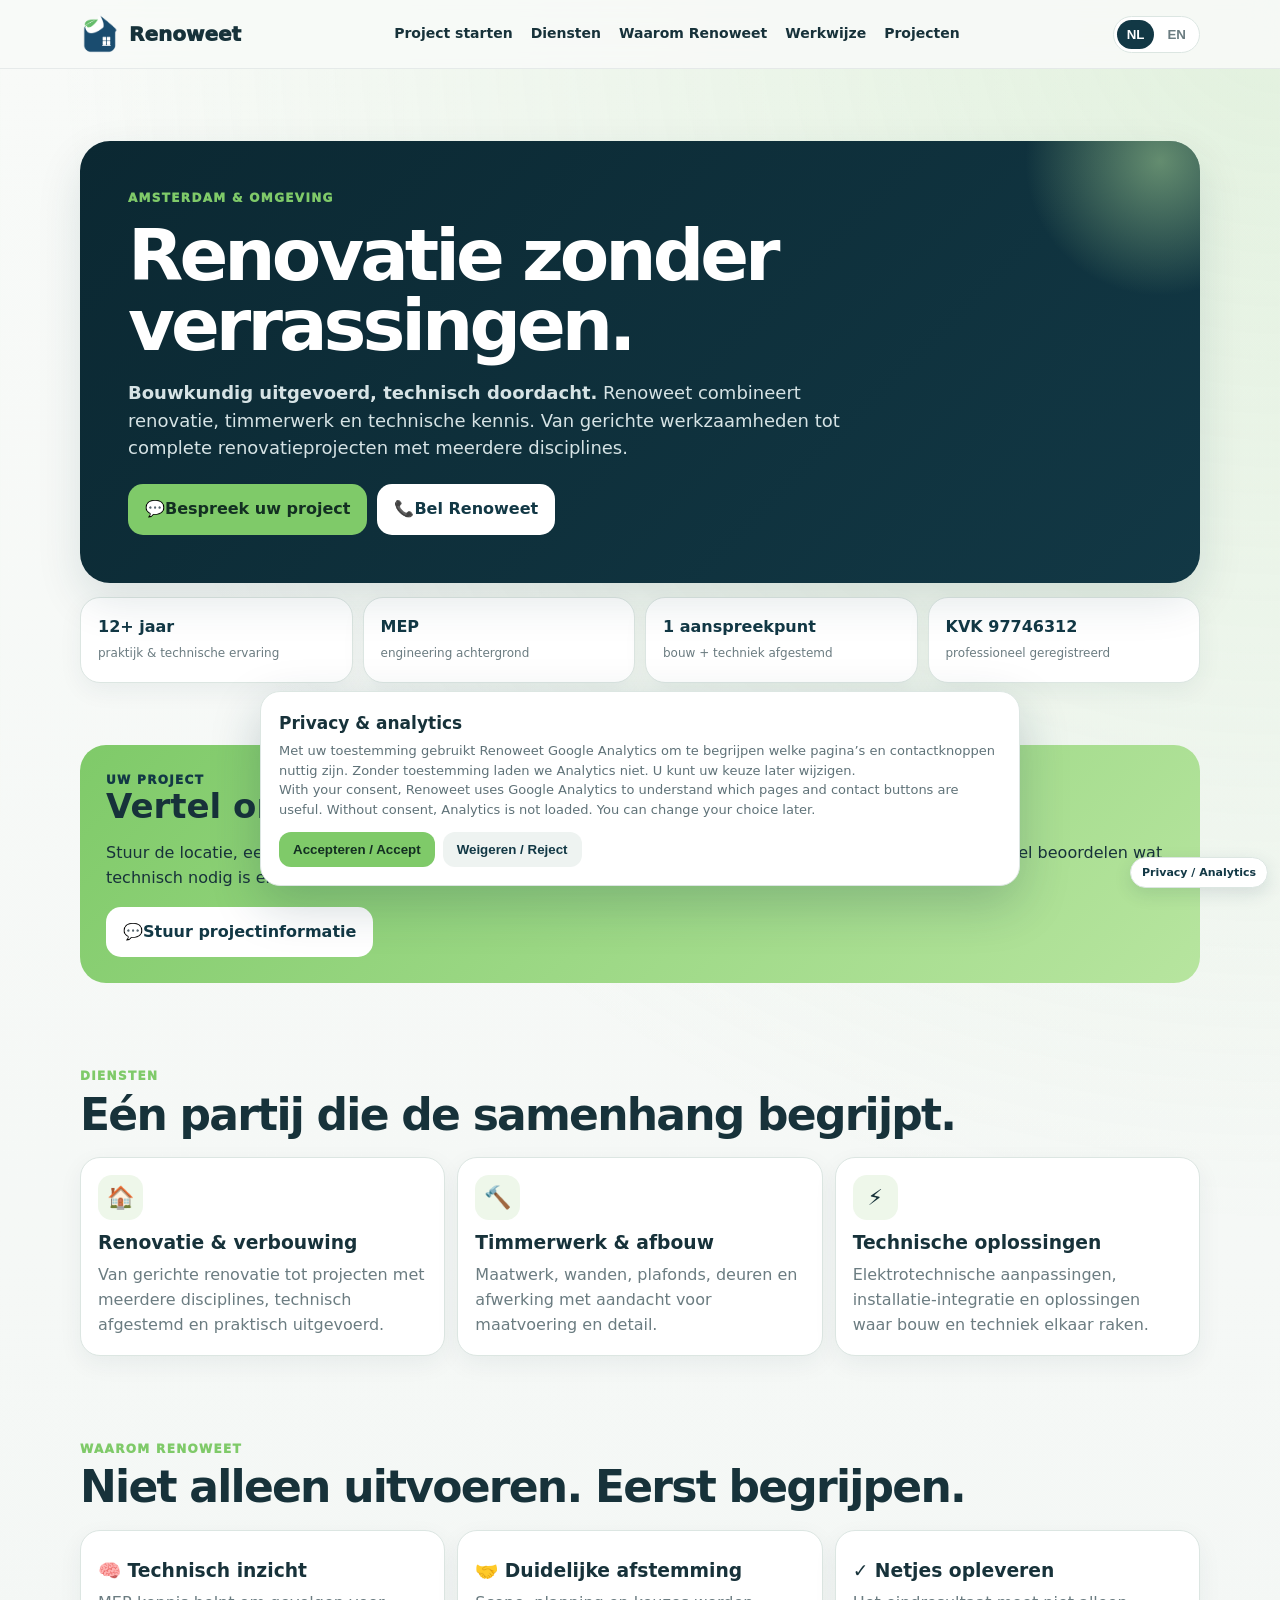
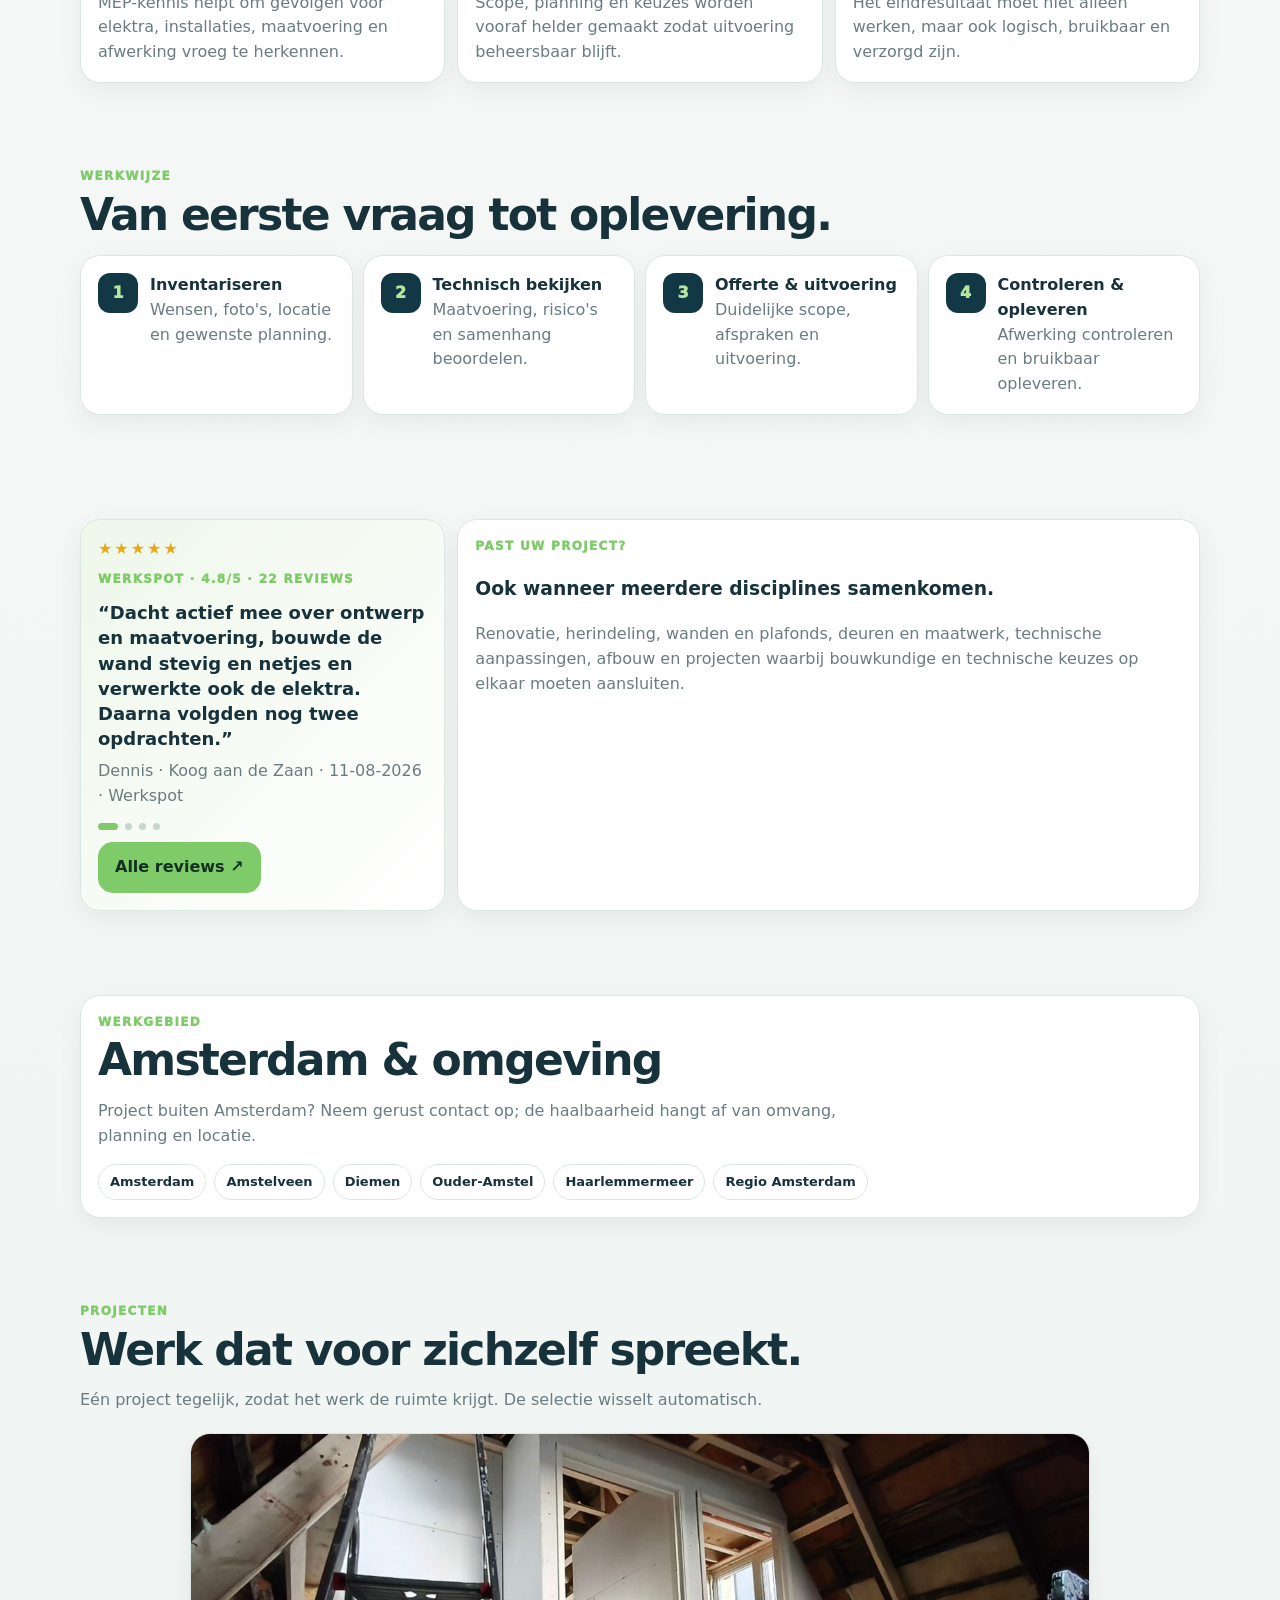
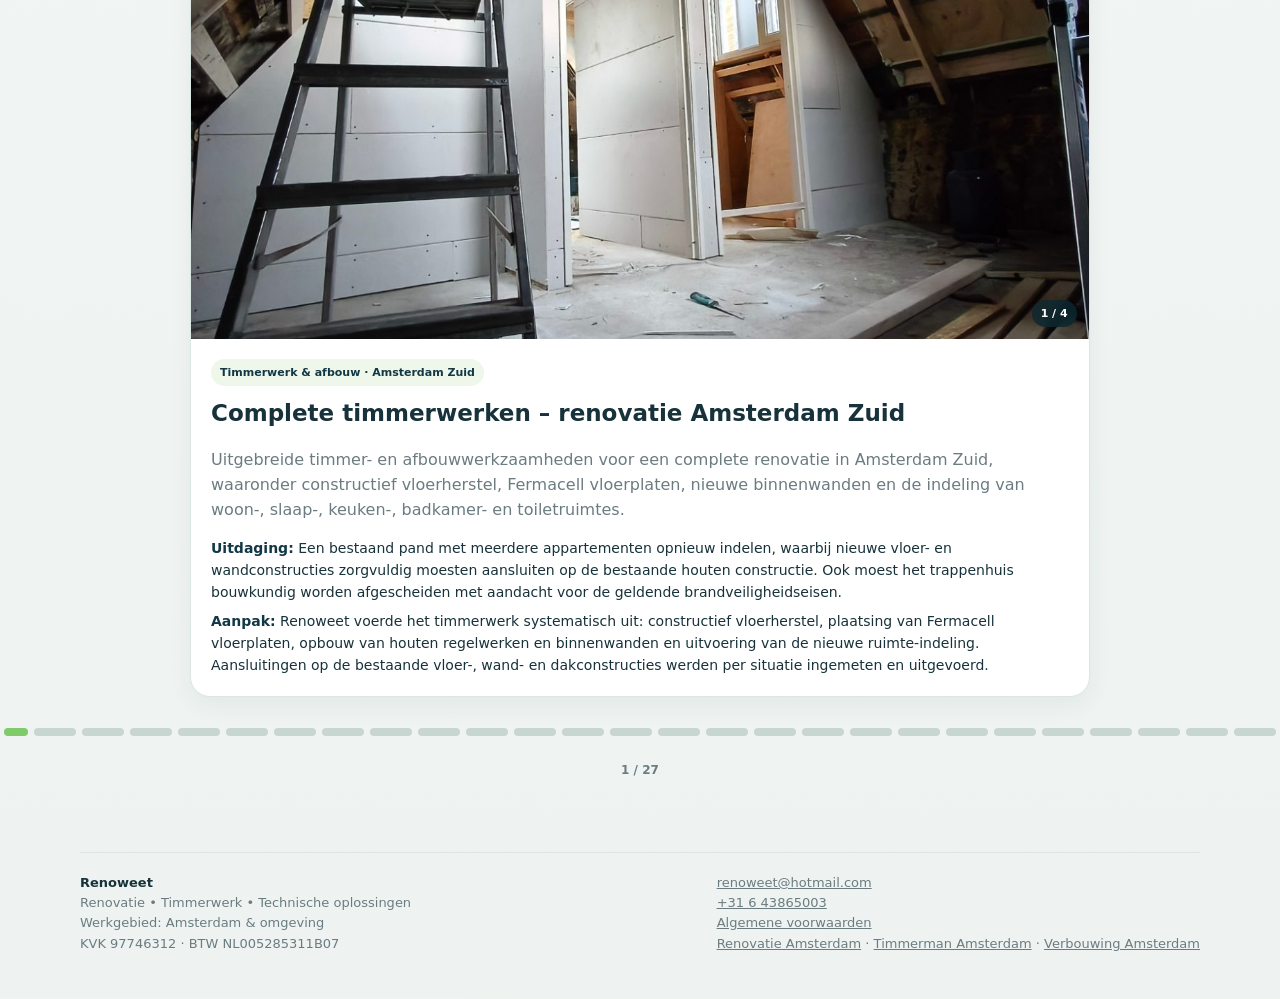
==== commit 3ca33814: "Add files via upload" ====
--- a/index.html
+++ b/index.html
@@ -1,5 +1,5 @@
 <!doctype html><html lang="nl"><head><meta charset="utf-8"><meta name="viewport" content="width=device-width,initial-scale=1,viewport-fit=cover"><title>Renoweet | Renovatie met technisch inzicht in Amsterdam</title><meta name="description" content="Renoweet voor renovatie, timmerwerk en technisch gecoördineerde projecten in Amsterdam en omgeving. Bouwkundig uitgevoerd, technisch doordacht."><meta name="theme-color" content="#123845"><meta name="robots" content="index,follow,max-image-preview:large"><link rel="canonical" href="https://www.renoweet.nl/"><link rel="icon" type="image/png" href="renoweet-logo.png"><meta property="og:type" content="website"><meta property="og:url" content="https://www.renoweet.nl/"><meta property="og:site_name" content="Renoweet"><meta property="og:locale" content="nl_NL"><meta property="og:locale:alternate" content="en_GB"><meta property="og:image" content="https://www.renoweet.nl/renoweet-logo.png"><meta name="twitter:card" content="summary"><meta name="twitter:title" content="Renoweet | Renovatie met technisch inzicht in Amsterdam"><meta name="twitter:description" content="Renovatie, timmerwerk en technische oplossingen in Amsterdam en omgeving."><meta name="twitter:image" content="https://www.renoweet.nl/renoweet-logo.png"><meta property="og:title" content="Renoweet | Renovatie met technisch inzicht"><meta property="og:description" content="Renovatie, timmerwerk en technische oplossingen in Amsterdam en omgeving."><style>
-:root{--navy:#123845;--navy2:#0b2832;--green:#7fca69;--lime:#b7e59f;--bg:#f4f7f5;--card:#fff;--text:#17323a;--muted:#6b7c81;--line:#dce6e2;--shadow:0 18px 45px rgba(18,56,69,.12);--r:24px;--max:1120px}*{box-sizing:border-box}html{scroll-behavior:smooth}body{margin:0;background:radial-gradient(circle at top right,rgba(127,202,105,.18),transparent 28%),linear-gradient(180deg,#f8faf8,#eef3f1);color:var(--text);font-family:Inter,system-ui,-apple-system,"Segoe UI",Roboto,Arial,sans-serif;line-height:1.55}a{color:inherit}.container{width:min(var(--max),calc(100% - 28px));margin:auto}header{position:sticky;top:0;z-index:50;background:rgba(248,250,248,.9);backdrop-filter:blur(14px);border-bottom:1px solid rgba(18,56,69,.08)}.nav{height:68px;display:flex;align-items:center;justify-content:space-between;gap:16px}.brand{display:flex;align-items:center;gap:9px;text-decoration:none;font-weight:950;font-size:20px}.brand img{width:40px;height:40px;object-fit:contain}.navlinks{display:none;gap:18px;font-weight:800;font-size:14px}.navlinks a{text-decoration:none}.lang{display:flex;gap:3px;padding:3px;border:1px solid var(--line);background:#fff;border-radius:999px}.lang button{border:0;background:transparent;border-radius:999px;padding:7px 10px;font-weight:850;color:var(--muted);cursor:pointer}.lang button.active{background:var(--navy);color:#fff}.hero{padding:38px 0 20px}.hero-card{background:linear-gradient(135deg,var(--navy2),var(--navy));color:#fff;border-radius:30px;padding:28px;box-shadow:var(--shadow);position:relative;overflow:hidden}.hero-card:after{content:"";position:absolute;width:280px;height:280px;border-radius:50%;right:-100px;top:-120px;background:radial-gradient(circle,rgba(183,229,159,.5),transparent 68%)}.eyebrow{font-size:12px;font-weight:950;letter-spacing:.11em;text-transform:uppercase;color:var(--green)}h1{font-size:clamp(39px,10vw,72px);line-height:.98;letter-spacing:-.055em;margin:12px 0 18px;max-width:900px}.hero p{max-width:760px;color:#d6e3e5;font-size:18px}.actions{display:flex;flex-wrap:wrap;gap:10px;margin-top:22px}.btn{display:inline-flex;align-items:center;justify-content:center;text-decoration:none;border:0;border-radius:15px;padding:13px 17px;font-weight:900;cursor:pointer}.btn.primary{background:var(--green);color:#132f22}.btn.secondary{background:#fff;color:var(--navy)}.trust{display:grid;grid-template-columns:repeat(2,1fr);gap:10px;margin-top:14px}.trust div,.card{background:#fff;border:1px solid var(--line);border-radius:20px;padding:17px;box-shadow:0 8px 24px rgba(18,56,69,.06)}.trust b{display:block;color:var(--navy);font-size:16px}.trust span{font-size:12px;color:var(--muted)}section{padding:42px 0}.section-title{font-size:clamp(30px,6vw,44px);line-height:1.03;letter-spacing:-.04em;margin:6px 0 10px}.sub{color:var(--muted);max-width:760px}.grid3{display:grid;gap:12px;margin-top:20px}.service h3,.why h3{margin:8px 0 6px}.service p,.why p{color:var(--muted);margin:0}.icon{width:45px;height:45px;border-radius:14px;background:#eef7ea;display:grid;place-items:center;font-size:22px}.projects{display:grid;grid-template-columns:1fr;gap:16px;margin:20px auto 0;max-width:900px}.project-stage{position:relative}.project-stage.is-changing{opacity:.25;transform:translateY(5px)}.project-stage{transition:opacity .28s ease,transform .28s ease}.project-nav{display:flex;align-items:center;justify-content:center;gap:10px;margin-top:14px}.project-nav button{width:42px;height:42px;border:1px solid var(--line);background:#fff;border-radius:999px;color:var(--navy);font-size:20px;font-weight:950;cursor:pointer}.project-dots{display:flex;gap:6px;align-items:center;justify-content:center}.project-dot{width:8px;height:8px!important;padding:0;border:0!important;border-radius:999px;background:#c8d6d1!important}.project-dot.active{width:24px;background:var(--green)!important}.project-count{font-size:12px;color:var(--muted);font-weight:850;text-align:center;margin-top:8px}.project{overflow:hidden;padding:0}.project-media{height:240px;background:linear-gradient(135deg,#dce8e3,#f7faf8);position:relative;display:grid;place-items:center}.project-media img{width:100%;height:100%;object-fit:cover}.photoRail{width:100%;height:100%;display:grid;grid-auto-flow:column;grid-auto-columns:100%;overflow-x:auto;scroll-snap-type:x mandatory;scrollbar-width:none}.photoRail img{scroll-snap-align:start}.photoRail::-webkit-scrollbar{display:none}.placeholder{padding:30px;text-align:center;color:var(--navy);font-weight:900}.placeholder small{display:block;color:var(--muted);font-weight:700;margin-top:6px}.project-copy{padding:20px}.tag{display:inline-block;background:#eef7ea;border-radius:999px;padding:5px 9px;font-size:11px;font-weight:900;color:var(--navy)}.project-copy h3{font-size:23px;margin:10px 0 5px}.project-copy p{color:var(--muted)}.case{display:grid;gap:8px;margin-top:12px;font-size:14px}.case b{color:var(--navy)}.process{display:grid;gap:10px;margin-top:18px}.step{display:flex;gap:12px}.num{min-width:40px;height:40px;border-radius:12px;background:var(--navy);color:var(--lime);display:grid;place-items:center;font-weight:950}.review{background:linear-gradient(135deg,#eef7ea,#fff);position:relative;overflow:hidden}.stars{color:#e9a915;letter-spacing:2px}.review-quote{min-height:112px;margin:10px 0;color:var(--text);font-weight:750}.review-meta{font-size:12px;color:var(--muted);font-weight:800}.review-score{display:flex;align-items:baseline;gap:8px;margin:4px 0 8px}.review-score strong{font-size:28px;color:var(--navy)}.review-dots{display:flex;gap:5px;margin:12px 0}.review-dot{width:7px;height:7px;border:0;border-radius:99px;background:#c8d6d1;padding:0}.review-dot.active{width:20px;background:var(--green)}.cta{background:linear-gradient(135deg,var(--green),var(--lime));border-radius:26px;padding:26px}.cta h2{font-size:34px;line-height:1.05;margin:0 0 8px}.area{display:flex;flex-wrap:wrap;gap:8px;margin-top:14px}.area span{background:#fff;border:1px solid var(--line);border-radius:999px;padding:7px 11px;font-weight:800;font-size:13px}.footer{padding:30px 0 100px;color:var(--muted);font-size:13px}.footer-grid{display:flex;flex-wrap:wrap;justify-content:space-between;gap:18px;border-top:1px solid var(--line);padding-top:20px}.bottom{position:fixed;left:0;right:0;bottom:0;padding:10px 12px;background:rgba(244,247,245,.95);border-top:1px solid var(--line);z-index:60}.bottom-inner{display:grid;grid-template-columns:1fr 1.3fr;gap:8px;max-width:680px;margin:auto}[data-lang]{display:none}body.lang-nl [data-lang=nl],body.lang-en [data-lang=en]{display:initial}body.lang-nl p[data-lang=nl],body.lang-en p[data-lang=en],body.lang-nl div[data-lang=nl],body.lang-en div[data-lang=en]{display:block}@media(min-width:800px){.navlinks{display:flex}.hero{padding-top:72px}.hero-card{padding:48px}.trust{grid-template-columns:repeat(4,1fr)}.grid3{grid-template-columns:repeat(3,1fr)}.projects{grid-template-columns:1fr}.process{grid-template-columns:repeat(4,1fr)}.bottom{display:none}.footer{padding-bottom:45px}
+:root{--navy:#123845;--navy2:#0b2832;--green:#7fca69;--lime:#b7e59f;--bg:#f4f7f5;--card:#fff;--text:#17323a;--muted:#6b7c81;--line:#dce6e2;--shadow:0 18px 45px rgba(18,56,69,.12);--r:24px;--max:1120px}*{box-sizing:border-box}html{scroll-behavior:smooth}body{margin:0;background:radial-gradient(circle at top right,rgba(127,202,105,.18),transparent 28%),linear-gradient(180deg,#f8faf8,#eef3f1);color:var(--text);font-family:Inter,system-ui,-apple-system,"Segoe UI",Roboto,Arial,sans-serif;line-height:1.55}a{color:inherit}.container{width:min(var(--max),calc(100% - 28px));margin:auto}header{position:sticky;top:0;z-index:50;background:rgba(248,250,248,.9);backdrop-filter:blur(14px);border-bottom:1px solid rgba(18,56,69,.08)}.nav{height:68px;display:flex;align-items:center;justify-content:space-between;gap:16px}.brand{display:flex;align-items:center;gap:9px;text-decoration:none;font-weight:950;font-size:20px}.brand img{width:40px;height:40px;object-fit:contain}.navlinks{display:none;gap:18px;font-weight:800;font-size:14px}.navlinks a{text-decoration:none}.lang{display:flex;gap:3px;padding:3px;border:1px solid var(--line);background:#fff;border-radius:999px}.lang button{border:0;background:transparent;border-radius:999px;padding:7px 10px;font-weight:850;color:var(--muted);cursor:pointer}.lang button.active{background:var(--navy);color:#fff}.hero{padding:38px 0 20px}.hero-card{background:linear-gradient(135deg,var(--navy2),var(--navy));color:#fff;border-radius:30px;padding:28px;box-shadow:var(--shadow);position:relative;overflow:hidden}.hero-card:after{content:"";position:absolute;width:280px;height:280px;border-radius:50%;right:-100px;top:-120px;background:radial-gradient(circle,rgba(183,229,159,.5),transparent 68%)}.eyebrow{font-size:12px;font-weight:950;letter-spacing:.11em;text-transform:uppercase;color:var(--green)}h1{font-size:clamp(39px,10vw,72px);line-height:.98;letter-spacing:-.055em;margin:12px 0 18px;max-width:900px}.hero p{max-width:760px;color:#d6e3e5;font-size:18px}.actions{display:flex;flex-wrap:wrap;gap:10px;margin-top:22px}.btn{display:inline-flex;align-items:center;justify-content:center;text-decoration:none;border:0;border-radius:15px;padding:13px 17px;font-weight:900;cursor:pointer}.btn.primary{background:var(--green);color:#132f22}.btn.secondary{background:#fff;color:var(--navy)}.trust{display:grid;grid-template-columns:repeat(2,1fr);gap:10px;margin-top:14px}.trust div,.card{background:#fff;border:1px solid var(--line);border-radius:20px;padding:17px;box-shadow:0 8px 24px rgba(18,56,69,.06)}.trust b{display:block;color:var(--navy);font-size:16px}.trust span{font-size:12px;color:var(--muted)}section{padding:42px 0}.section-title{font-size:clamp(30px,6vw,44px);line-height:1.03;letter-spacing:-.04em;margin:6px 0 10px}.sub{color:var(--muted);max-width:760px}.grid3{display:grid;gap:12px;margin-top:20px}.service h3,.why h3{margin:8px 0 6px}.service p,.why p{color:var(--muted);margin:0}.icon{width:45px;height:45px;border-radius:14px;background:#eef7ea;display:grid;place-items:center;font-size:22px}.projects{display:grid;grid-template-columns:1fr;gap:16px;margin:20px auto 0;max-width:900px}.project-stage{position:relative}.project-stage.is-changing{opacity:.25;transform:translateY(5px)}.project-stage{transition:opacity .28s ease,transform .28s ease}.project-nav{display:flex;align-items:center;justify-content:center;gap:10px;margin-top:14px}.project-nav button{width:42px;height:42px;border:1px solid var(--line);background:#fff;border-radius:999px;color:var(--navy);font-size:20px;font-weight:950;cursor:pointer}.project-dots{display:flex;gap:6px;align-items:center;justify-content:center}.project-dot{width:8px;height:8px!important;padding:0;border:0!important;border-radius:999px;background:#c8d6d1!important}.project-dot.active{width:24px;background:var(--green)!important}.project-count{font-size:12px;color:var(--muted);font-weight:850;text-align:center;margin-top:8px}.project{overflow:hidden;padding:0}.project-media{width:100%;aspect-ratio:16/9;background:linear-gradient(135deg,#dce8e3,#f7faf8);position:relative;display:grid;place-items:center;overflow:hidden}.project-media img{width:100%;height:100%;object-fit:cover;object-position:var(--focus-x,50%) var(--focus-y,50%);display:block}.project-photo-number{position:absolute;right:12px;bottom:12px;background:rgba(11,40,50,.78);color:#fff;border-radius:999px;padding:5px 9px;font-size:11px;font-weight:900;backdrop-filter:blur(6px)}.placeholder{padding:30px;text-align:center;color:var(--navy);font-weight:900}.placeholder small{display:block;color:var(--muted);font-weight:700;margin-top:6px}.project-copy{padding:20px}.tag{display:inline-block;background:#eef7ea;border-radius:999px;padding:5px 9px;font-size:11px;font-weight:900;color:var(--navy)}.project-copy h3{font-size:23px;margin:10px 0 5px}.project-copy p{color:var(--muted)}.case{display:grid;gap:8px;margin-top:12px;font-size:14px}.case b{color:var(--navy)}.process{display:grid;gap:10px;margin-top:18px}.step{display:flex;gap:12px}.num{min-width:40px;height:40px;border-radius:12px;background:var(--navy);color:var(--lime);display:grid;place-items:center;font-weight:950}.review{background:linear-gradient(135deg,#eef7ea,#fff);position:relative;overflow:hidden}.stars{color:#e9a915;letter-spacing:2px}.review-quote{min-height:112px;margin:10px 0;color:var(--text);font-weight:750}.review-meta{font-size:12px;color:var(--muted);font-weight:800}.review-score{display:flex;align-items:baseline;gap:8px;margin:4px 0 8px}.review-score strong{font-size:28px;color:var(--navy)}.review-dots{display:flex;gap:5px;margin:12px 0}.review-dot{width:7px;height:7px;border:0;border-radius:99px;background:#c8d6d1;padding:0}.review-dot.active{width:20px;background:var(--green)}.cta{background:linear-gradient(135deg,var(--green),var(--lime));border-radius:26px;padding:26px}.cta h2{font-size:34px;line-height:1.05;margin:0 0 8px}.area{display:flex;flex-wrap:wrap;gap:8px;margin-top:14px}.area span{background:#fff;border:1px solid var(--line);border-radius:999px;padding:7px 11px;font-weight:800;font-size:13px}.footer{padding:30px 0 100px;color:var(--muted);font-size:13px}.footer-grid{display:flex;flex-wrap:wrap;justify-content:space-between;gap:18px;border-top:1px solid var(--line);padding-top:20px}.bottom{position:fixed;left:0;right:0;bottom:0;padding:10px 12px;background:rgba(244,247,245,.95);border-top:1px solid var(--line);z-index:60}.bottom-inner{display:grid;grid-template-columns:1fr 1.3fr;gap:8px;max-width:680px;margin:auto}[data-lang]{display:none}body.lang-nl [data-lang=nl],body.lang-en [data-lang=en]{display:initial}body.lang-nl p[data-lang=nl],body.lang-en p[data-lang=en],body.lang-nl div[data-lang=nl],body.lang-en div[data-lang=en]{display:block}@media(min-width:800px){.navlinks{display:flex}.hero{padding-top:72px}.hero-card{padding:48px}.trust{grid-template-columns:repeat(4,1fr)}.grid3{grid-template-columns:repeat(3,1fr)}.projects{grid-template-columns:1fr}.process{grid-template-columns:repeat(4,1fr)}.bottom{display:none}.footer{padding-bottom:45px}
 </style><script type="application/ld+json">{"@context":"https://schema.org","@type":["LocalBusiness","GeneralContractor"],"@id":"https://www.renoweet.nl/#business","name":"Renoweet","url":"https://www.renoweet.nl/","logo":"https://www.renoweet.nl/renoweet-logo.png","image":"https://www.renoweet.nl/renoweet-logo.png","telephone":"+31643865003","email":"renoweet@hotmail.com","priceRange":"€€","areaServed":[{"@type":"City","name":"Amsterdam"},{"@type":"City","name":"Amstelveen"},{"@type":"City","name":"Diemen"},{"@type":"AdministrativeArea","name":"Ouder-Amstel"},{"@type":"AdministrativeArea","name":"Haarlemmermeer"}],"description":"Renoweet verzorgt renovatie, timmerwerk en technisch gecoördineerde projecten in Amsterdam en omgeving.","knowsAbout":["Renovatie","Verbouwing","Timmerwerk","Afbouw","Binnenwanden","Deuren","Elektrotechniek","Technische oplossingen"]}</script><style id="renoweet-consent-style">
 .rw-consent{position:fixed;z-index:9999;left:14px;right:14px;bottom:14px;max-width:760px;margin:auto;background:#fff;border:1px solid #dce6e2;border-radius:20px;box-shadow:0 18px 50px rgba(18,56,69,.22);padding:18px;color:#17323a;font-family:Inter,system-ui,-apple-system,"Segoe UI",Roboto,Arial,sans-serif}.rw-consent[hidden]{display:none}.rw-consent b{display:block;font-size:17px;margin-bottom:5px}.rw-consent p{margin:0 0 13px;color:#5f7278;font-size:13px;line-height:1.5}.rw-consent-actions{display:flex;flex-wrap:wrap;gap:8px}.rw-consent button{border:0;border-radius:12px;padding:10px 14px;font-weight:850;cursor:pointer}.rw-consent .accept{background:#7fca69;color:#132f22}.rw-consent .reject{background:#eef3f1;color:#123845}.rw-privacy-settings{position:fixed;z-index:9998;right:12px;bottom:12px;border:1px solid #dce6e2;background:#fff;color:#123845;border-radius:999px;padding:8px 11px;font:800 11px/1.2 Inter,system-ui,sans-serif;box-shadow:0 6px 18px rgba(18,56,69,.12);cursor:pointer}@media(max-width:799px){.rw-privacy-settings{bottom:78px}.rw-consent{bottom:82px}}
 </style></head><body class="lang-nl"><header><div class="container nav"><a class="brand" href="#top"><img src="[data-uri]" alt="Renoweet logo"><span>Renoweet</span></a><nav class="navlinks"><a href="#start-project">Project starten</a><a href="#diensten">Diensten</a><a href="#waarom">Waarom Renoweet</a><a href="#werkwijze">Werkwijze</a><a href="#projecten">Projecten</a></nav><div class="lang"><button id="nlBtn" class="active">NL</button><button id="enBtn">EN</button></div></div></header><main id="top">
@@ -25,10 +25,11 @@
 nl.onclick=()=>setLang('nl');en.onclick=()=>setLang('en');
 function esc(s){return String(s??'').replace(/[&<>\"]/g,c=>({'&':'&amp;','<':'&lt;','>':'&gt;','"':'&quot;'}[c]))}
 function visibleProjects(){return (window.RENOWEET_PROJECTS||[]).filter(p=>!p.hidden)}
-function projectHtml(p){const L=lang(),photos=(p.photos||[]);let media=photos.length?`<div class="photoRail">${photos.map(ph=>`<img src="${ph.data||ph.url||''}" alt="${esc(p['title_'+L]||p.title_nl)}">`).join('')}</div>`:`<div class="placeholder">RENOWEET PROJECT<small>${L==='nl'?'Voeg echte projectfoto’s toe via Website Manager':'Add real project photos using Website Manager'}</small></div>`;return `<article class="card project"><div class="project-media">${media}</div><div class="project-copy"><span class="tag">${esc(p['type_'+L]||p.type_nl||'')} · ${esc(p.location||'')}</span><h3>${esc(p['title_'+L]||p.title_nl||'')}</h3><p>${esc(p['summary_'+L]||p.summary_nl||'')}</p><div class="case"><div><b>${L==='nl'?'Uitdaging':'Challenge'}:</b> ${esc(p['challenge_'+L]||p.challenge_nl||'')}</div><div><b>${L==='nl'?'Aanpak':'Approach'}:</b> ${esc(p['solution_'+L]||p.solution_nl||'')}</div></div></div></article>`}
-function renderProject(animate=true){const arr=visibleProjects(),stage=document.getElementById('projectStage'),dots=document.getElementById('projectDots'),count=document.getElementById('projectCount');if(!stage)return;if(!arr.length){stage.innerHTML=`<div class="card placeholder">${lang()==='nl'?'Nog geen projecten gepubliceerd.':'No projects published yet.'}</div>`;dots.innerHTML='';count.textContent='';return}projectIndex=(projectIndex+arr.length)%arr.length;const draw=()=>{stage.innerHTML=projectHtml(arr[projectIndex]);dots.innerHTML=arr.map((_,i)=>`<button type="button" class="project-dot ${i===projectIndex?'active':''}" data-project="${i}" aria-label="Project ${i+1}"></button>`).join('');count.textContent=`${projectIndex+1} / ${arr.length}`;dots.querySelectorAll('[data-project]').forEach(b=>b.onclick=()=>{projectIndex=Number(b.dataset.project);renderProject();restartProjectTimer()});stage.classList.remove('is-changing')};if(animate){stage.classList.add('is-changing');setTimeout(draw,180)}else draw()}
-function stepProject(delta){const arr=visibleProjects();if(arr.length<2)return;projectIndex=(projectIndex+delta+arr.length)%arr.length;renderProject();restartProjectTimer()}
-function restartProjectTimer(){clearInterval(projectTimer);const arr=visibleProjects();if(arr.length>1)projectTimer=setInterval(()=>{projectIndex=(projectIndex+1)%arr.length;renderProject()},5000)}
+function projectViews(){const views=[];visibleProjects().forEach(p=>{const photos=p.photos||[];if(photos.length){photos.forEach((photo,photoIndex)=>views.push({project:p,photo,photoIndex,photoCount:photos.length}))}else{views.push({project:p,photo:null,photoIndex:0,photoCount:0})}});return views}
+function projectHtml(view){const p=view.project,L=lang(),ph=view.photo;let media;if(ph){const fx=Number.isFinite(Number(ph.focusX))?Math.max(0,Math.min(100,Number(ph.focusX))):50,fy=Number.isFinite(Number(ph.focusY))?Math.max(0,Math.min(100,Number(ph.focusY))):50;media=`<img src="${ph.data||ph.url||''}" alt="${esc(p['title_'+L]||p.title_nl)}" style="--focus-x:${fx}%;--focus-y:${fy}%">${view.photoCount>1?`<span class="project-photo-number">${view.photoIndex+1} / ${view.photoCount}</span>`:''}`}else{media=`<div class="placeholder">RENOWEET PROJECT<small>${L==='nl'?'Voeg echte projectfoto’s toe via Website Manager':'Add real project photos using Website Manager'}</small></div>`}return `<article class="card project"><div class="project-media">${media}</div><div class="project-copy"><span class="tag">${esc(p['type_'+L]||p.type_nl||'')} · ${esc(p.location||'')}</span><h3>${esc(p['title_'+L]||p.title_nl||'')}</h3><p>${esc(p['summary_'+L]||p.summary_nl||'')}</p><div class="case"><div><b>${L==='nl'?'Uitdaging':'Challenge'}:</b> ${esc(p['challenge_'+L]||p.challenge_nl||'')}</div><div><b>${L==='nl'?'Aanpak':'Approach'}:</b> ${esc(p['solution_'+L]||p.solution_nl||'')}</div></div></div></article>`}
+function renderProject(animate=true){const arr=projectViews(),stage=document.getElementById('projectStage'),dots=document.getElementById('projectDots'),count=document.getElementById('projectCount');if(!stage)return;if(!arr.length){stage.innerHTML=`<div class="card placeholder">${lang()==='nl'?'Nog geen projecten gepubliceerd.':'No projects published yet.'}</div>`;dots.innerHTML='';count.textContent='';return}projectIndex=(projectIndex+arr.length)%arr.length;const draw=()=>{stage.innerHTML=projectHtml(arr[projectIndex]);dots.innerHTML=arr.map((_,i)=>`<button type="button" class="project-dot ${i===projectIndex?'active':''}" data-project="${i}" aria-label="${lang()==='nl'?'Foto':'Photo'} ${i+1}"></button>`).join('');count.textContent=`${projectIndex+1} / ${arr.length}`;dots.querySelectorAll('[data-project]').forEach(b=>b.onclick=()=>{projectIndex=Number(b.dataset.project);renderProject();restartProjectTimer()});stage.classList.remove('is-changing')};if(animate){stage.classList.add('is-changing');setTimeout(draw,180)}else draw()}
+function stepProject(delta){const arr=projectViews();if(arr.length<2)return;projectIndex=(projectIndex+delta+arr.length)%arr.length;renderProject();restartProjectTimer()}
+function restartProjectTimer(){clearInterval(projectTimer);const arr=projectViews();if(arr.length>1)projectTimer=setInterval(()=>{projectIndex=(projectIndex+1)%arr.length;renderProject()},5000)}
 document.getElementById('projectPrev').onclick=()=>stepProject(-1);document.getElementById('projectNext').onclick=()=>stepProject(1);
 const projectSection=document.getElementById('projecten');projectSection.addEventListener('mouseenter',()=>clearInterval(projectTimer));projectSection.addEventListener('mouseleave',restartProjectTimer);projectSection.addEventListener('focusin',()=>clearInterval(projectTimer));projectSection.addEventListener('focusout',restartProjectTimer);
 setLang(localStorage.getItem('renoweetLang')||'nl');restartProjectTimer();renderReview();restartReviewTimer();
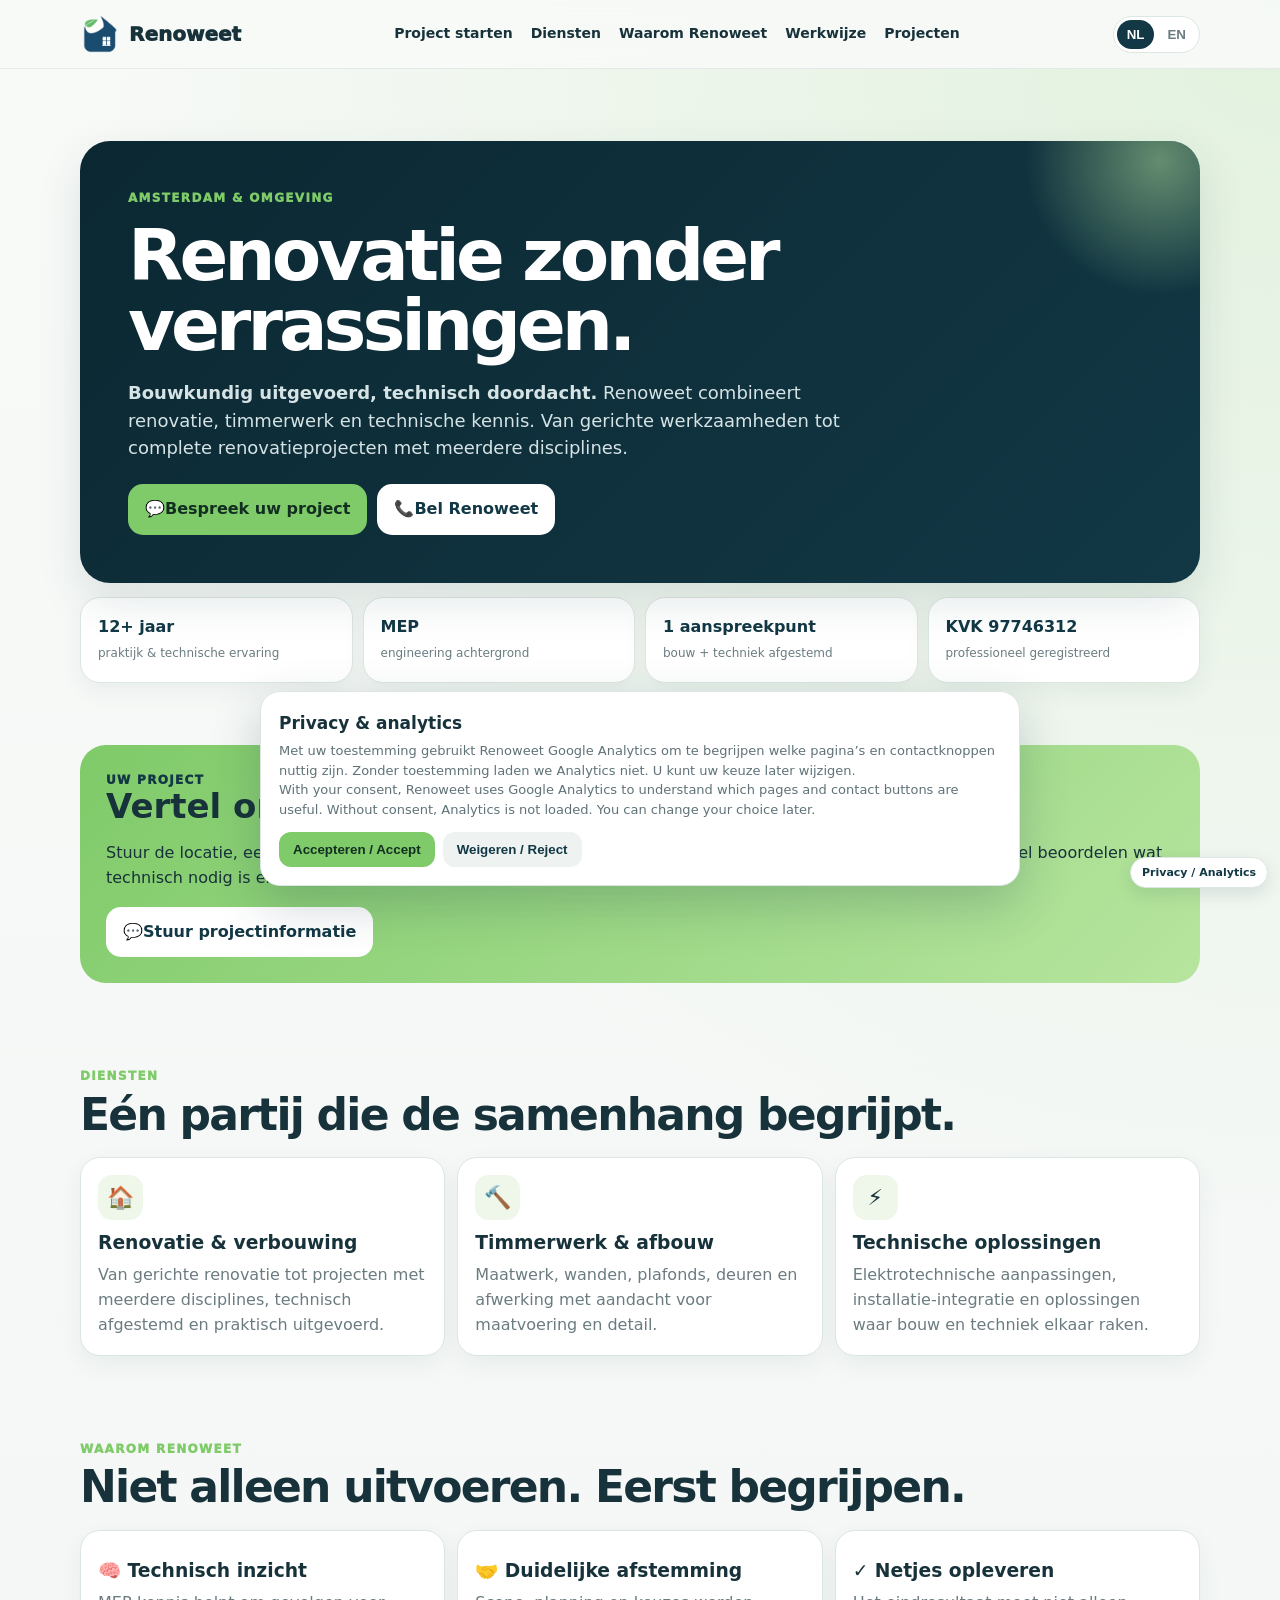
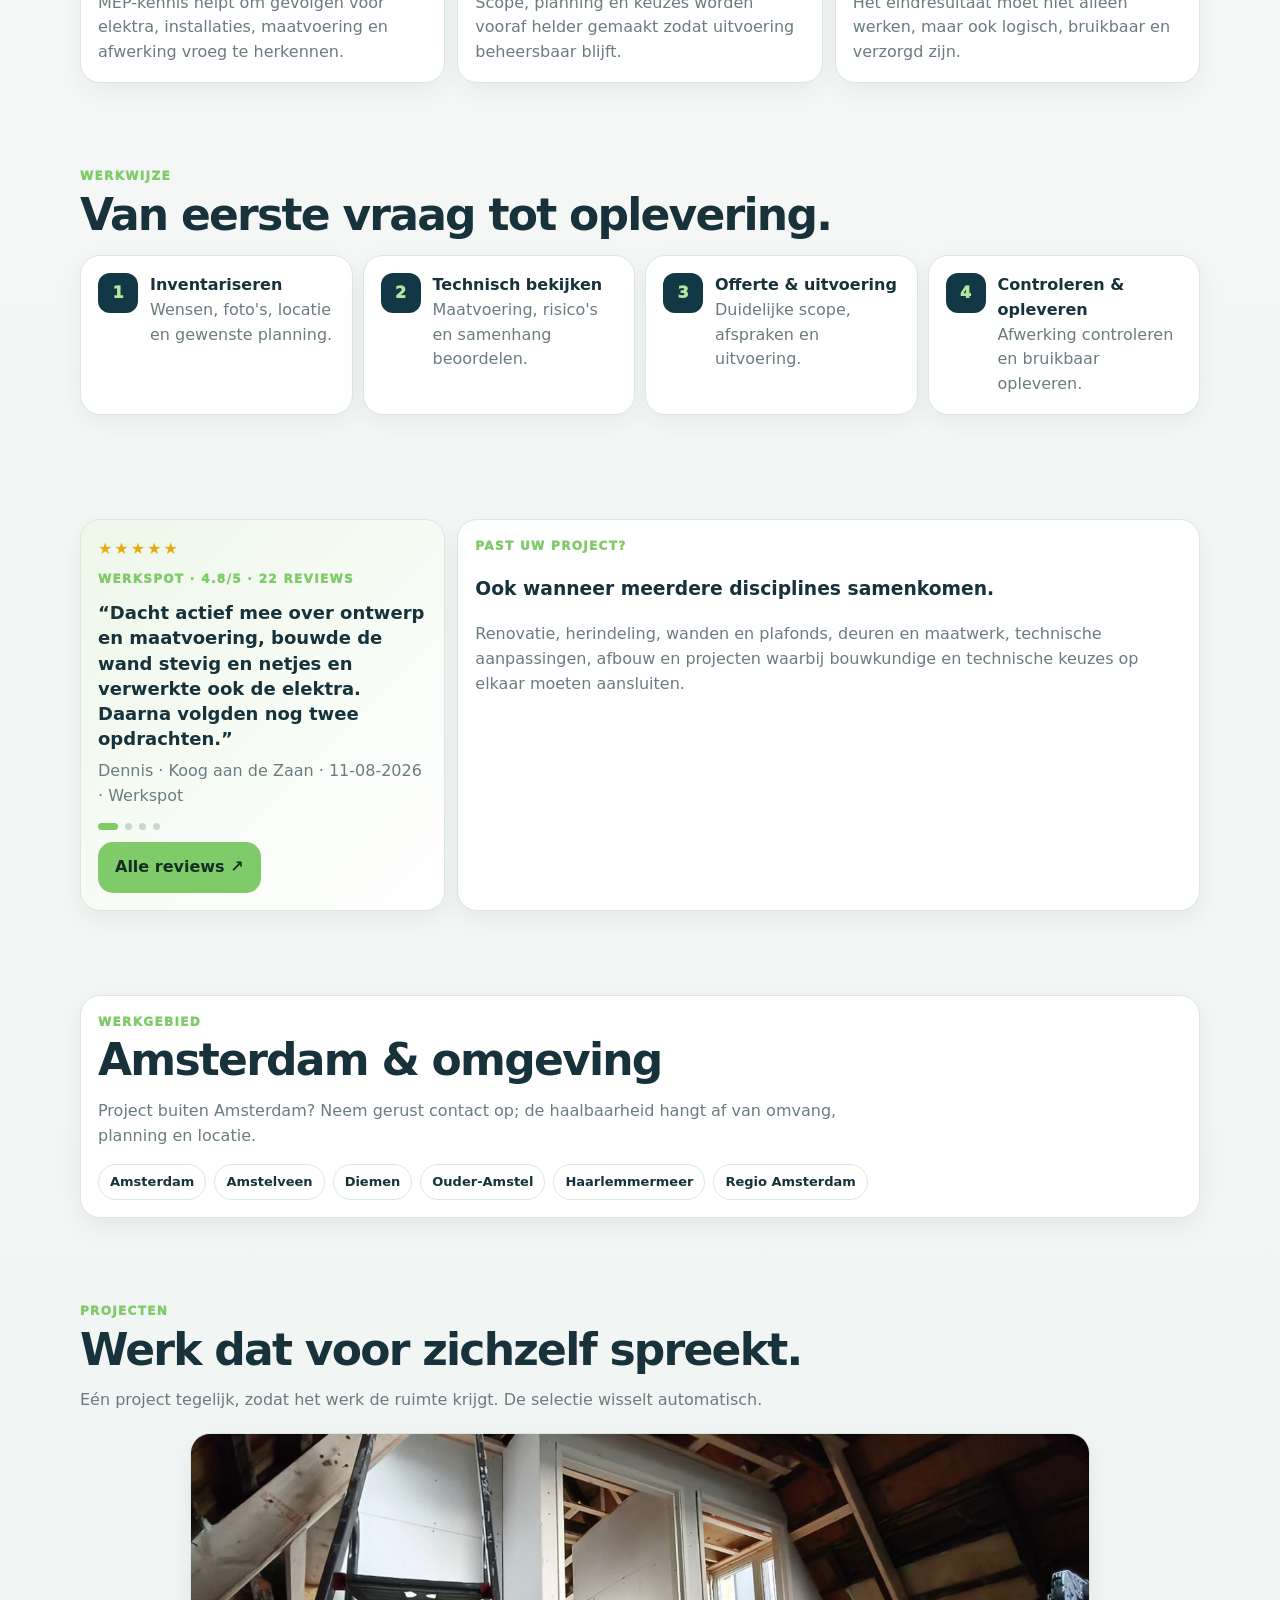
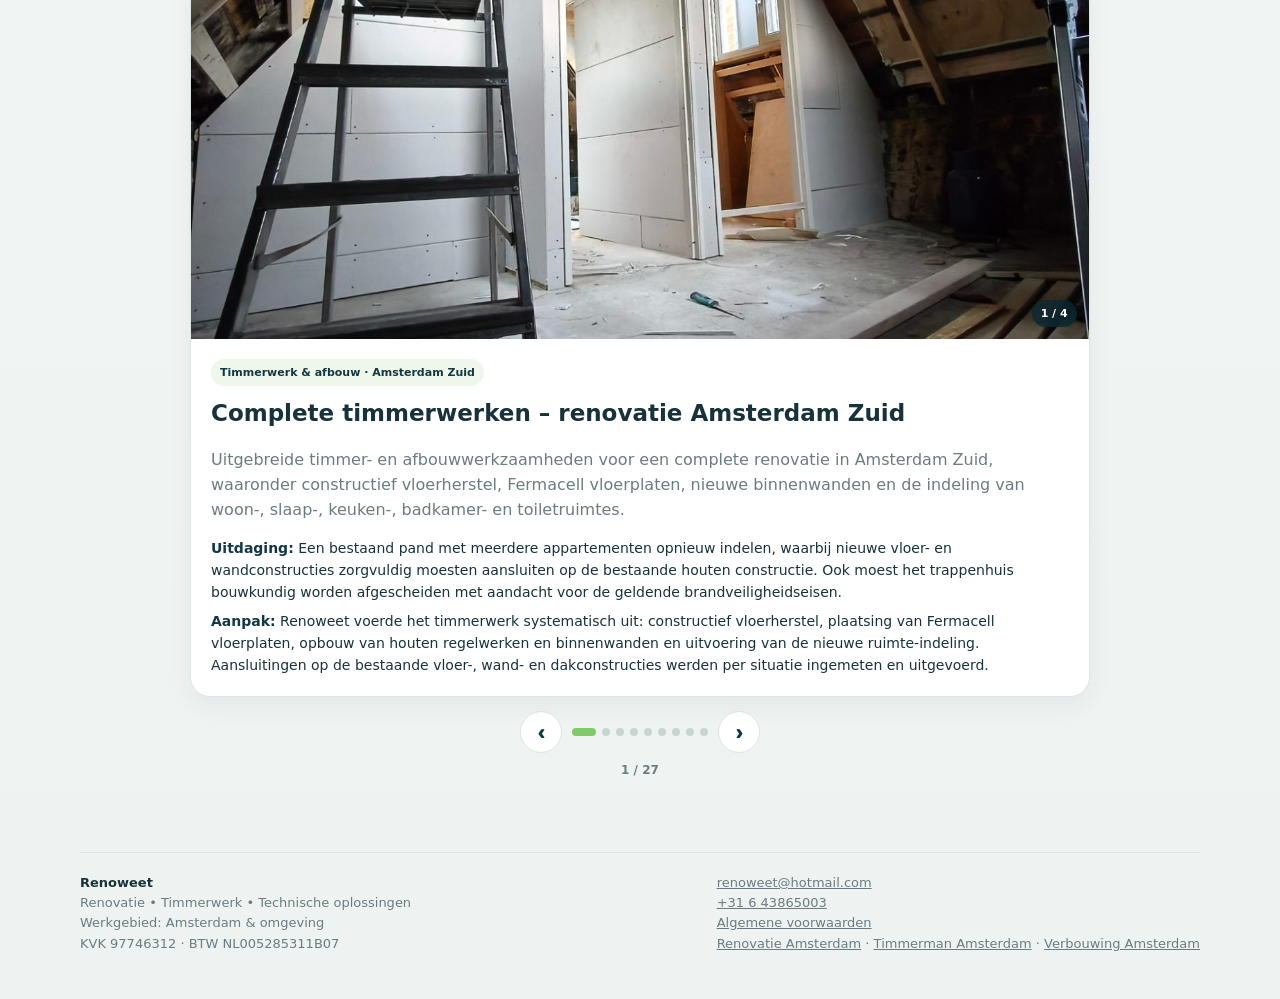
==== commit 59dd9129: "Add files via upload" ====
--- a/index.html
+++ b/index.html
@@ -1,5 +1,5 @@
 <!doctype html><html lang="nl"><head><meta charset="utf-8"><meta name="viewport" content="width=device-width,initial-scale=1,viewport-fit=cover"><title>Renoweet | Renovatie met technisch inzicht in Amsterdam</title><meta name="description" content="Renoweet voor renovatie, timmerwerk en technisch gecoördineerde projecten in Amsterdam en omgeving. Bouwkundig uitgevoerd, technisch doordacht."><meta name="theme-color" content="#123845"><meta name="robots" content="index,follow,max-image-preview:large"><link rel="canonical" href="https://www.renoweet.nl/"><link rel="icon" type="image/png" href="renoweet-logo.png"><meta property="og:type" content="website"><meta property="og:url" content="https://www.renoweet.nl/"><meta property="og:site_name" content="Renoweet"><meta property="og:locale" content="nl_NL"><meta property="og:locale:alternate" content="en_GB"><meta property="og:image" content="https://www.renoweet.nl/renoweet-logo.png"><meta name="twitter:card" content="summary"><meta name="twitter:title" content="Renoweet | Renovatie met technisch inzicht in Amsterdam"><meta name="twitter:description" content="Renovatie, timmerwerk en technische oplossingen in Amsterdam en omgeving."><meta name="twitter:image" content="https://www.renoweet.nl/renoweet-logo.png"><meta property="og:title" content="Renoweet | Renovatie met technisch inzicht"><meta property="og:description" content="Renovatie, timmerwerk en technische oplossingen in Amsterdam en omgeving."><style>
-:root{--navy:#123845;--navy2:#0b2832;--green:#7fca69;--lime:#b7e59f;--bg:#f4f7f5;--card:#fff;--text:#17323a;--muted:#6b7c81;--line:#dce6e2;--shadow:0 18px 45px rgba(18,56,69,.12);--r:24px;--max:1120px}*{box-sizing:border-box}html{scroll-behavior:smooth}body{margin:0;background:radial-gradient(circle at top right,rgba(127,202,105,.18),transparent 28%),linear-gradient(180deg,#f8faf8,#eef3f1);color:var(--text);font-family:Inter,system-ui,-apple-system,"Segoe UI",Roboto,Arial,sans-serif;line-height:1.55}a{color:inherit}.container{width:min(var(--max),calc(100% - 28px));margin:auto}header{position:sticky;top:0;z-index:50;background:rgba(248,250,248,.9);backdrop-filter:blur(14px);border-bottom:1px solid rgba(18,56,69,.08)}.nav{height:68px;display:flex;align-items:center;justify-content:space-between;gap:16px}.brand{display:flex;align-items:center;gap:9px;text-decoration:none;font-weight:950;font-size:20px}.brand img{width:40px;height:40px;object-fit:contain}.navlinks{display:none;gap:18px;font-weight:800;font-size:14px}.navlinks a{text-decoration:none}.lang{display:flex;gap:3px;padding:3px;border:1px solid var(--line);background:#fff;border-radius:999px}.lang button{border:0;background:transparent;border-radius:999px;padding:7px 10px;font-weight:850;color:var(--muted);cursor:pointer}.lang button.active{background:var(--navy);color:#fff}.hero{padding:38px 0 20px}.hero-card{background:linear-gradient(135deg,var(--navy2),var(--navy));color:#fff;border-radius:30px;padding:28px;box-shadow:var(--shadow);position:relative;overflow:hidden}.hero-card:after{content:"";position:absolute;width:280px;height:280px;border-radius:50%;right:-100px;top:-120px;background:radial-gradient(circle,rgba(183,229,159,.5),transparent 68%)}.eyebrow{font-size:12px;font-weight:950;letter-spacing:.11em;text-transform:uppercase;color:var(--green)}h1{font-size:clamp(39px,10vw,72px);line-height:.98;letter-spacing:-.055em;margin:12px 0 18px;max-width:900px}.hero p{max-width:760px;color:#d6e3e5;font-size:18px}.actions{display:flex;flex-wrap:wrap;gap:10px;margin-top:22px}.btn{display:inline-flex;align-items:center;justify-content:center;text-decoration:none;border:0;border-radius:15px;padding:13px 17px;font-weight:900;cursor:pointer}.btn.primary{background:var(--green);color:#132f22}.btn.secondary{background:#fff;color:var(--navy)}.trust{display:grid;grid-template-columns:repeat(2,1fr);gap:10px;margin-top:14px}.trust div,.card{background:#fff;border:1px solid var(--line);border-radius:20px;padding:17px;box-shadow:0 8px 24px rgba(18,56,69,.06)}.trust b{display:block;color:var(--navy);font-size:16px}.trust span{font-size:12px;color:var(--muted)}section{padding:42px 0}.section-title{font-size:clamp(30px,6vw,44px);line-height:1.03;letter-spacing:-.04em;margin:6px 0 10px}.sub{color:var(--muted);max-width:760px}.grid3{display:grid;gap:12px;margin-top:20px}.service h3,.why h3{margin:8px 0 6px}.service p,.why p{color:var(--muted);margin:0}.icon{width:45px;height:45px;border-radius:14px;background:#eef7ea;display:grid;place-items:center;font-size:22px}.projects{display:grid;grid-template-columns:1fr;gap:16px;margin:20px auto 0;max-width:900px}.project-stage{position:relative}.project-stage.is-changing{opacity:.25;transform:translateY(5px)}.project-stage{transition:opacity .28s ease,transform .28s ease}.project-nav{display:flex;align-items:center;justify-content:center;gap:10px;margin-top:14px}.project-nav button{width:42px;height:42px;border:1px solid var(--line);background:#fff;border-radius:999px;color:var(--navy);font-size:20px;font-weight:950;cursor:pointer}.project-dots{display:flex;gap:6px;align-items:center;justify-content:center}.project-dot{width:8px;height:8px!important;padding:0;border:0!important;border-radius:999px;background:#c8d6d1!important}.project-dot.active{width:24px;background:var(--green)!important}.project-count{font-size:12px;color:var(--muted);font-weight:850;text-align:center;margin-top:8px}.project{overflow:hidden;padding:0}.project-media{width:100%;aspect-ratio:16/9;background:linear-gradient(135deg,#dce8e3,#f7faf8);position:relative;display:grid;place-items:center;overflow:hidden}.project-media img{width:100%;height:100%;object-fit:cover;object-position:var(--focus-x,50%) var(--focus-y,50%);display:block}.project-photo-number{position:absolute;right:12px;bottom:12px;background:rgba(11,40,50,.78);color:#fff;border-radius:999px;padding:5px 9px;font-size:11px;font-weight:900;backdrop-filter:blur(6px)}.placeholder{padding:30px;text-align:center;color:var(--navy);font-weight:900}.placeholder small{display:block;color:var(--muted);font-weight:700;margin-top:6px}.project-copy{padding:20px}.tag{display:inline-block;background:#eef7ea;border-radius:999px;padding:5px 9px;font-size:11px;font-weight:900;color:var(--navy)}.project-copy h3{font-size:23px;margin:10px 0 5px}.project-copy p{color:var(--muted)}.case{display:grid;gap:8px;margin-top:12px;font-size:14px}.case b{color:var(--navy)}.process{display:grid;gap:10px;margin-top:18px}.step{display:flex;gap:12px}.num{min-width:40px;height:40px;border-radius:12px;background:var(--navy);color:var(--lime);display:grid;place-items:center;font-weight:950}.review{background:linear-gradient(135deg,#eef7ea,#fff);position:relative;overflow:hidden}.stars{color:#e9a915;letter-spacing:2px}.review-quote{min-height:112px;margin:10px 0;color:var(--text);font-weight:750}.review-meta{font-size:12px;color:var(--muted);font-weight:800}.review-score{display:flex;align-items:baseline;gap:8px;margin:4px 0 8px}.review-score strong{font-size:28px;color:var(--navy)}.review-dots{display:flex;gap:5px;margin:12px 0}.review-dot{width:7px;height:7px;border:0;border-radius:99px;background:#c8d6d1;padding:0}.review-dot.active{width:20px;background:var(--green)}.cta{background:linear-gradient(135deg,var(--green),var(--lime));border-radius:26px;padding:26px}.cta h2{font-size:34px;line-height:1.05;margin:0 0 8px}.area{display:flex;flex-wrap:wrap;gap:8px;margin-top:14px}.area span{background:#fff;border:1px solid var(--line);border-radius:999px;padding:7px 11px;font-weight:800;font-size:13px}.footer{padding:30px 0 100px;color:var(--muted);font-size:13px}.footer-grid{display:flex;flex-wrap:wrap;justify-content:space-between;gap:18px;border-top:1px solid var(--line);padding-top:20px}.bottom{position:fixed;left:0;right:0;bottom:0;padding:10px 12px;background:rgba(244,247,245,.95);border-top:1px solid var(--line);z-index:60}.bottom-inner{display:grid;grid-template-columns:1fr 1.3fr;gap:8px;max-width:680px;margin:auto}[data-lang]{display:none}body.lang-nl [data-lang=nl],body.lang-en [data-lang=en]{display:initial}body.lang-nl p[data-lang=nl],body.lang-en p[data-lang=en],body.lang-nl div[data-lang=nl],body.lang-en div[data-lang=en]{display:block}@media(min-width:800px){.navlinks{display:flex}.hero{padding-top:72px}.hero-card{padding:48px}.trust{grid-template-columns:repeat(4,1fr)}.grid3{grid-template-columns:repeat(3,1fr)}.projects{grid-template-columns:1fr}.process{grid-template-columns:repeat(4,1fr)}.bottom{display:none}.footer{padding-bottom:45px}
+:root{--navy:#123845;--navy2:#0b2832;--green:#7fca69;--lime:#b7e59f;--bg:#f4f7f5;--card:#fff;--text:#17323a;--muted:#6b7c81;--line:#dce6e2;--shadow:0 18px 45px rgba(18,56,69,.12);--r:24px;--max:1120px}*{box-sizing:border-box}html{scroll-behavior:smooth}body{margin:0;background:radial-gradient(circle at top right,rgba(127,202,105,.18),transparent 28%),linear-gradient(180deg,#f8faf8,#eef3f1);color:var(--text);font-family:Inter,system-ui,-apple-system,"Segoe UI",Roboto,Arial,sans-serif;line-height:1.55}a{color:inherit}.container{width:min(var(--max),calc(100% - 28px));margin:auto}header{position:sticky;top:0;z-index:50;background:rgba(248,250,248,.9);backdrop-filter:blur(14px);border-bottom:1px solid rgba(18,56,69,.08)}.nav{height:68px;display:flex;align-items:center;justify-content:space-between;gap:16px}.brand{display:flex;align-items:center;gap:9px;text-decoration:none;font-weight:950;font-size:20px}.brand img{width:40px;height:40px;object-fit:contain}.navlinks{display:none;gap:18px;font-weight:800;font-size:14px}.navlinks a{text-decoration:none}.lang{display:flex;gap:3px;padding:3px;border:1px solid var(--line);background:#fff;border-radius:999px}.lang button{border:0;background:transparent;border-radius:999px;padding:7px 10px;font-weight:850;color:var(--muted);cursor:pointer}.lang button.active{background:var(--navy);color:#fff}.hero{padding:38px 0 20px}.hero-card{background:linear-gradient(135deg,var(--navy2),var(--navy));color:#fff;border-radius:30px;padding:28px;box-shadow:var(--shadow);position:relative;overflow:hidden}.hero-card:after{content:"";position:absolute;width:280px;height:280px;border-radius:50%;right:-100px;top:-120px;background:radial-gradient(circle,rgba(183,229,159,.5),transparent 68%)}.eyebrow{font-size:12px;font-weight:950;letter-spacing:.11em;text-transform:uppercase;color:var(--green)}h1{font-size:clamp(39px,10vw,72px);line-height:.98;letter-spacing:-.055em;margin:12px 0 18px;max-width:900px}.hero p{max-width:760px;color:#d6e3e5;font-size:18px}.actions{display:flex;flex-wrap:wrap;gap:10px;margin-top:22px}.btn{display:inline-flex;align-items:center;justify-content:center;text-decoration:none;border:0;border-radius:15px;padding:13px 17px;font-weight:900;cursor:pointer}.btn.primary{background:var(--green);color:#132f22}.btn.secondary{background:#fff;color:var(--navy)}.trust{display:grid;grid-template-columns:repeat(2,1fr);gap:10px;margin-top:14px}.trust div,.card{background:#fff;border:1px solid var(--line);border-radius:20px;padding:17px;box-shadow:0 8px 24px rgba(18,56,69,.06)}.trust b{display:block;color:var(--navy);font-size:16px}.trust span{font-size:12px;color:var(--muted)}section{padding:42px 0}.section-title{font-size:clamp(30px,6vw,44px);line-height:1.03;letter-spacing:-.04em;margin:6px 0 10px}.sub{color:var(--muted);max-width:760px}.grid3{display:grid;gap:12px;margin-top:20px}.service h3,.why h3{margin:8px 0 6px}.service p,.why p{color:var(--muted);margin:0}.icon{width:45px;height:45px;border-radius:14px;background:#eef7ea;display:grid;place-items:center;font-size:22px}.projects{display:grid;grid-template-columns:1fr;gap:16px;margin:20px auto 0;max-width:900px}.project-stage{position:relative}.project-stage.is-changing{opacity:.25;transform:translateY(5px)}.project-stage{transition:opacity .28s ease,transform .28s ease}.project-nav{display:flex;align-items:center;justify-content:center;gap:10px;margin:14px auto 0;max-width:900px;width:100%;padding:0 4px}.project-nav>button{width:42px;height:42px;min-width:42px;flex:0 0 42px;border:1px solid var(--line);background:#fff;border-radius:999px;color:var(--navy);font-size:20px;font-weight:950;cursor:pointer}.project-dots{display:flex;gap:6px;align-items:center;justify-content:center;min-width:0;max-width:220px;overflow:hidden;flex:0 1 auto}.project-dot{width:8px;min-width:8px;flex:0 0 8px;height:8px!important;padding:0;border:0!important;border-radius:999px;background:#c8d6d1!important}.project-dot.active{width:24px;min-width:24px;flex-basis:24px;background:var(--green)!important}.project-count{font-size:12px;color:var(--muted);font-weight:850;text-align:center;margin-top:8px}.project{overflow:hidden;padding:0}.project-media{width:100%;aspect-ratio:16/9;background:linear-gradient(135deg,#dce8e3,#f7faf8);position:relative;display:grid;place-items:center;overflow:hidden}.project-media img{width:100%;height:100%;object-fit:cover;object-position:var(--focus-x,50%) var(--focus-y,50%);display:block}.project-photo-number{position:absolute;right:12px;bottom:12px;background:rgba(11,40,50,.78);color:#fff;border-radius:999px;padding:5px 9px;font-size:11px;font-weight:900;backdrop-filter:blur(6px)}.placeholder{padding:30px;text-align:center;color:var(--navy);font-weight:900}.placeholder small{display:block;color:var(--muted);font-weight:700;margin-top:6px}.project-copy{padding:20px}.tag{display:inline-block;background:#eef7ea;border-radius:999px;padding:5px 9px;font-size:11px;font-weight:900;color:var(--navy)}.project-copy h3{font-size:23px;margin:10px 0 5px}.project-copy p{color:var(--muted)}.case{display:grid;gap:8px;margin-top:12px;font-size:14px}.case b{color:var(--navy)}.process{display:grid;gap:10px;margin-top:18px}.step{display:flex;gap:12px}.num{min-width:40px;height:40px;border-radius:12px;background:var(--navy);color:var(--lime);display:grid;place-items:center;font-weight:950}.review{background:linear-gradient(135deg,#eef7ea,#fff);position:relative;overflow:hidden}.stars{color:#e9a915;letter-spacing:2px}.review-quote{min-height:112px;margin:10px 0;color:var(--text);font-weight:750}.review-meta{font-size:12px;color:var(--muted);font-weight:800}.review-score{display:flex;align-items:baseline;gap:8px;margin:4px 0 8px}.review-score strong{font-size:28px;color:var(--navy)}.review-dots{display:flex;gap:5px;margin:12px 0}.review-dot{width:7px;height:7px;border:0;border-radius:99px;background:#c8d6d1;padding:0}.review-dot.active{width:20px;background:var(--green)}.cta{background:linear-gradient(135deg,var(--green),var(--lime));border-radius:26px;padding:26px}.cta h2{font-size:34px;line-height:1.05;margin:0 0 8px}.area{display:flex;flex-wrap:wrap;gap:8px;margin-top:14px}.area span{background:#fff;border:1px solid var(--line);border-radius:999px;padding:7px 11px;font-weight:800;font-size:13px}.footer{padding:30px 0 100px;color:var(--muted);font-size:13px}.footer-grid{display:flex;flex-wrap:wrap;justify-content:space-between;gap:18px;border-top:1px solid var(--line);padding-top:20px}.bottom{position:fixed;left:0;right:0;bottom:0;padding:10px 12px;background:rgba(244,247,245,.95);border-top:1px solid var(--line);z-index:60}.bottom-inner{display:grid;grid-template-columns:1fr 1.3fr;gap:8px;max-width:680px;margin:auto}[data-lang]{display:none}body.lang-nl [data-lang=nl],body.lang-en [data-lang=en]{display:initial}body.lang-nl p[data-lang=nl],body.lang-en p[data-lang=en],body.lang-nl div[data-lang=nl],body.lang-en div[data-lang=en]{display:block}@media(min-width:800px){.navlinks{display:flex}.hero{padding-top:72px}.hero-card{padding:48px}.trust{grid-template-columns:repeat(4,1fr)}.grid3{grid-template-columns:repeat(3,1fr)}.projects{grid-template-columns:1fr}.process{grid-template-columns:repeat(4,1fr)}.bottom{display:none}.footer{padding-bottom:45px}
 </style><script type="application/ld+json">{"@context":"https://schema.org","@type":["LocalBusiness","GeneralContractor"],"@id":"https://www.renoweet.nl/#business","name":"Renoweet","url":"https://www.renoweet.nl/","logo":"https://www.renoweet.nl/renoweet-logo.png","image":"https://www.renoweet.nl/renoweet-logo.png","telephone":"+31643865003","email":"renoweet@hotmail.com","priceRange":"€€","areaServed":[{"@type":"City","name":"Amsterdam"},{"@type":"City","name":"Amstelveen"},{"@type":"City","name":"Diemen"},{"@type":"AdministrativeArea","name":"Ouder-Amstel"},{"@type":"AdministrativeArea","name":"Haarlemmermeer"}],"description":"Renoweet verzorgt renovatie, timmerwerk en technisch gecoördineerde projecten in Amsterdam en omgeving.","knowsAbout":["Renovatie","Verbouwing","Timmerwerk","Afbouw","Binnenwanden","Deuren","Elektrotechniek","Technische oplossingen"]}</script><style id="renoweet-consent-style">
 .rw-consent{position:fixed;z-index:9999;left:14px;right:14px;bottom:14px;max-width:760px;margin:auto;background:#fff;border:1px solid #dce6e2;border-radius:20px;box-shadow:0 18px 50px rgba(18,56,69,.22);padding:18px;color:#17323a;font-family:Inter,system-ui,-apple-system,"Segoe UI",Roboto,Arial,sans-serif}.rw-consent[hidden]{display:none}.rw-consent b{display:block;font-size:17px;margin-bottom:5px}.rw-consent p{margin:0 0 13px;color:#5f7278;font-size:13px;line-height:1.5}.rw-consent-actions{display:flex;flex-wrap:wrap;gap:8px}.rw-consent button{border:0;border-radius:12px;padding:10px 14px;font-weight:850;cursor:pointer}.rw-consent .accept{background:#7fca69;color:#132f22}.rw-consent .reject{background:#eef3f1;color:#123845}.rw-privacy-settings{position:fixed;z-index:9998;right:12px;bottom:12px;border:1px solid #dce6e2;background:#fff;color:#123845;border-radius:999px;padding:8px 11px;font:800 11px/1.2 Inter,system-ui,sans-serif;box-shadow:0 6px 18px rgba(18,56,69,.12);cursor:pointer}@media(max-width:799px){.rw-privacy-settings{bottom:78px}.rw-consent{bottom:82px}}
 </style></head><body class="lang-nl"><header><div class="container nav"><a class="brand" href="#top"><img src="[data-uri]" alt="Renoweet logo"><span>Renoweet</span></a><nav class="navlinks"><a href="#start-project">Project starten</a><a href="#diensten">Diensten</a><a href="#waarom">Waarom Renoweet</a><a href="#werkwijze">Werkwijze</a><a href="#projecten">Projecten</a></nav><div class="lang"><button id="nlBtn" class="active">NL</button><button id="enBtn">EN</button></div></div></header><main id="top">
@@ -27,7 +27,7 @@
 function visibleProjects(){return (window.RENOWEET_PROJECTS||[]).filter(p=>!p.hidden)}
 function projectViews(){const views=[];visibleProjects().forEach(p=>{const photos=p.photos||[];if(photos.length){photos.forEach((photo,photoIndex)=>views.push({project:p,photo,photoIndex,photoCount:photos.length}))}else{views.push({project:p,photo:null,photoIndex:0,photoCount:0})}});return views}
 function projectHtml(view){const p=view.project,L=lang(),ph=view.photo;let media;if(ph){const fx=Number.isFinite(Number(ph.focusX))?Math.max(0,Math.min(100,Number(ph.focusX))):50,fy=Number.isFinite(Number(ph.focusY))?Math.max(0,Math.min(100,Number(ph.focusY))):50;media=`<img src="${ph.data||ph.url||''}" alt="${esc(p['title_'+L]||p.title_nl)}" style="--focus-x:${fx}%;--focus-y:${fy}%">${view.photoCount>1?`<span class="project-photo-number">${view.photoIndex+1} / ${view.photoCount}</span>`:''}`}else{media=`<div class="placeholder">RENOWEET PROJECT<small>${L==='nl'?'Voeg echte projectfoto’s toe via Website Manager':'Add real project photos using Website Manager'}</small></div>`}return `<article class="card project"><div class="project-media">${media}</div><div class="project-copy"><span class="tag">${esc(p['type_'+L]||p.type_nl||'')} · ${esc(p.location||'')}</span><h3>${esc(p['title_'+L]||p.title_nl||'')}</h3><p>${esc(p['summary_'+L]||p.summary_nl||'')}</p><div class="case"><div><b>${L==='nl'?'Uitdaging':'Challenge'}:</b> ${esc(p['challenge_'+L]||p.challenge_nl||'')}</div><div><b>${L==='nl'?'Aanpak':'Approach'}:</b> ${esc(p['solution_'+L]||p.solution_nl||'')}</div></div></div></article>`}
-function renderProject(animate=true){const arr=projectViews(),stage=document.getElementById('projectStage'),dots=document.getElementById('projectDots'),count=document.getElementById('projectCount');if(!stage)return;if(!arr.length){stage.innerHTML=`<div class="card placeholder">${lang()==='nl'?'Nog geen projecten gepubliceerd.':'No projects published yet.'}</div>`;dots.innerHTML='';count.textContent='';return}projectIndex=(projectIndex+arr.length)%arr.length;const draw=()=>{stage.innerHTML=projectHtml(arr[projectIndex]);dots.innerHTML=arr.map((_,i)=>`<button type="button" class="project-dot ${i===projectIndex?'active':''}" data-project="${i}" aria-label="${lang()==='nl'?'Foto':'Photo'} ${i+1}"></button>`).join('');count.textContent=`${projectIndex+1} / ${arr.length}`;dots.querySelectorAll('[data-project]').forEach(b=>b.onclick=()=>{projectIndex=Number(b.dataset.project);renderProject();restartProjectTimer()});stage.classList.remove('is-changing')};if(animate){stage.classList.add('is-changing');setTimeout(draw,180)}else draw()}
+function renderProject(animate=true){const arr=projectViews(),stage=document.getElementById('projectStage'),dots=document.getElementById('projectDots'),count=document.getElementById('projectCount');if(!stage)return;if(!arr.length){stage.innerHTML=`<div class="card placeholder">${lang()==='nl'?'Nog geen projecten gepubliceerd.':'No projects published yet.'}</div>`;dots.innerHTML='';count.textContent='';return}projectIndex=(projectIndex+arr.length)%arr.length;const draw=()=>{stage.innerHTML=projectHtml(arr[projectIndex]);const maxDots=9,start=Math.max(0,Math.min(projectIndex-Math.floor(maxDots/2),arr.length-maxDots)),end=Math.min(arr.length,start+maxDots);dots.innerHTML=arr.slice(start,end).map((_,offset)=>{const i=start+offset;return `<button type="button" class="project-dot ${i===projectIndex?'active':''}" data-project="${i}" aria-label="${lang()==='nl'?'Foto':'Photo'} ${i+1}"></button>`}).join('');count.textContent=`${projectIndex+1} / ${arr.length}`;dots.querySelectorAll('[data-project]').forEach(b=>b.onclick=()=>{projectIndex=Number(b.dataset.project);renderProject();restartProjectTimer()});stage.classList.remove('is-changing')};if(animate){stage.classList.add('is-changing');setTimeout(draw,180)}else draw()}
 function stepProject(delta){const arr=projectViews();if(arr.length<2)return;projectIndex=(projectIndex+delta+arr.length)%arr.length;renderProject();restartProjectTimer()}
 function restartProjectTimer(){clearInterval(projectTimer);const arr=projectViews();if(arr.length>1)projectTimer=setInterval(()=>{projectIndex=(projectIndex+1)%arr.length;renderProject()},5000)}
 document.getElementById('projectPrev').onclick=()=>stepProject(-1);document.getElementById('projectNext').onclick=()=>stepProject(1);
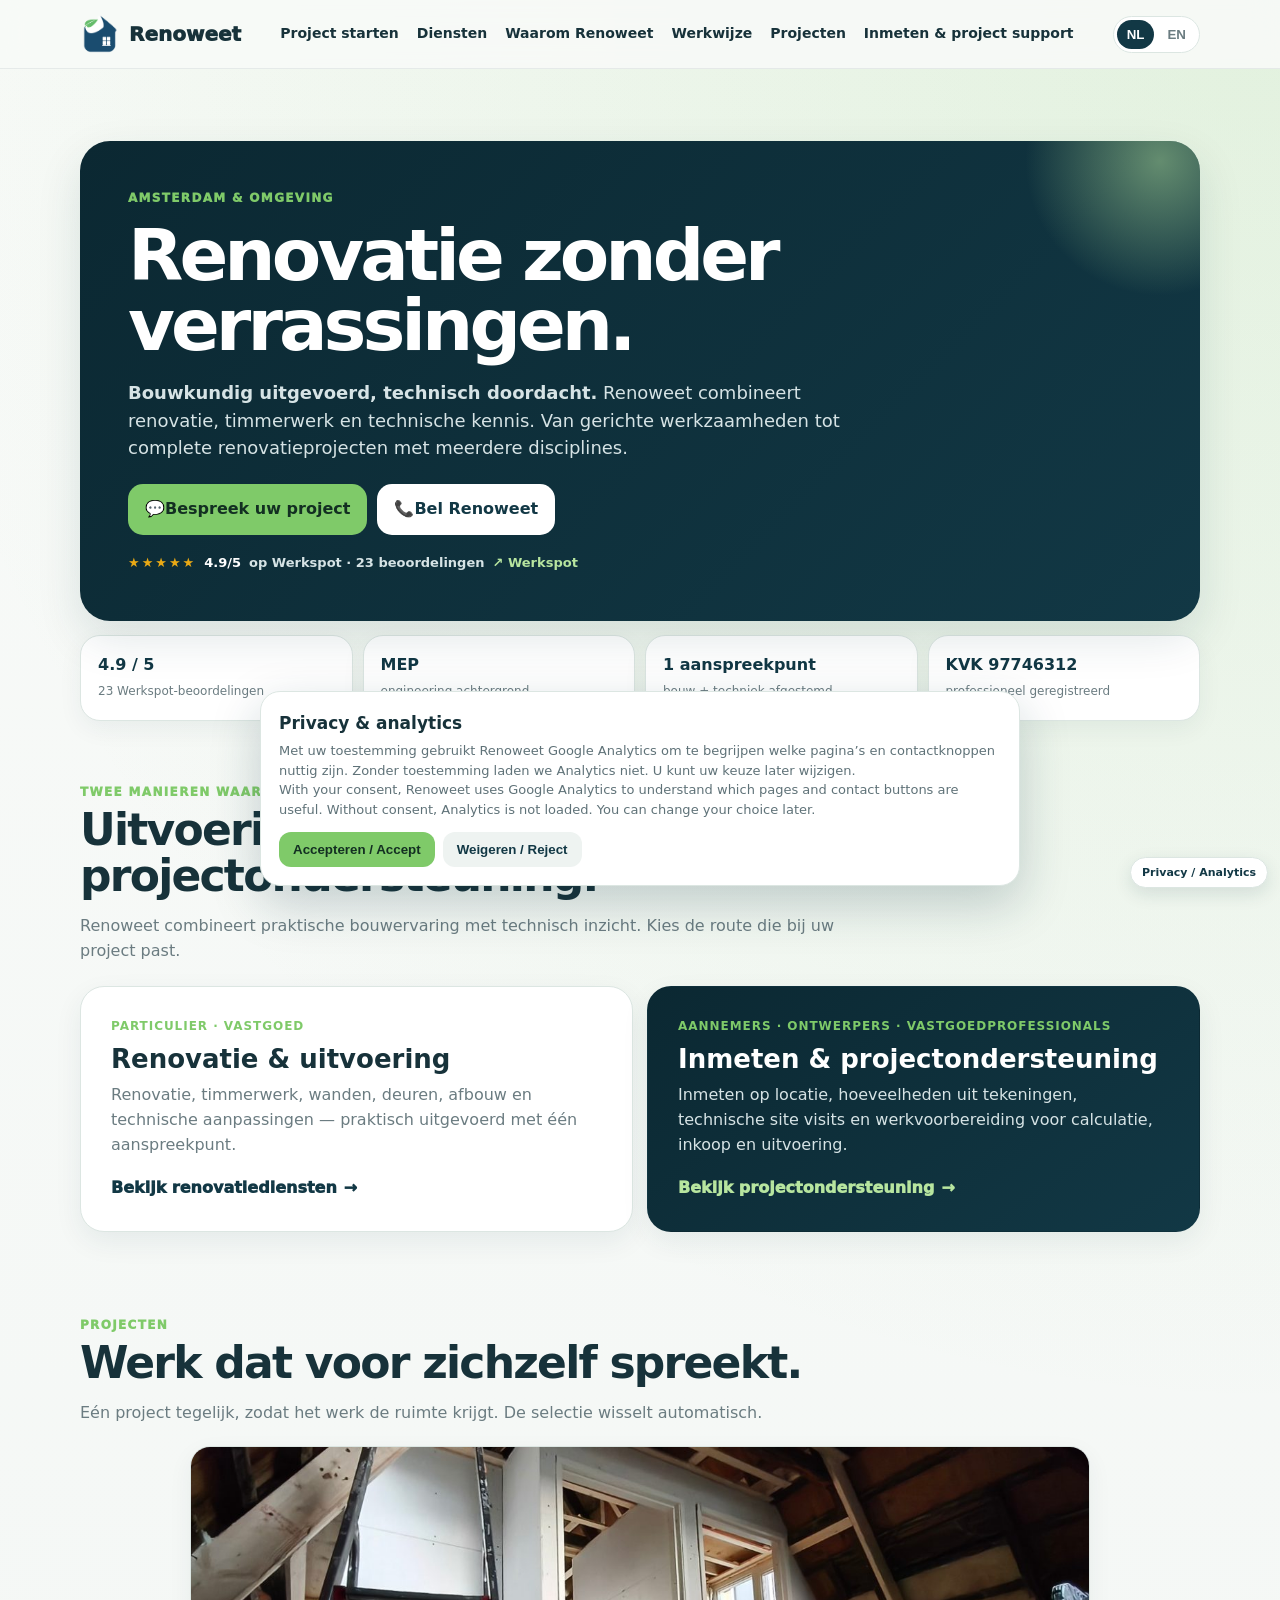
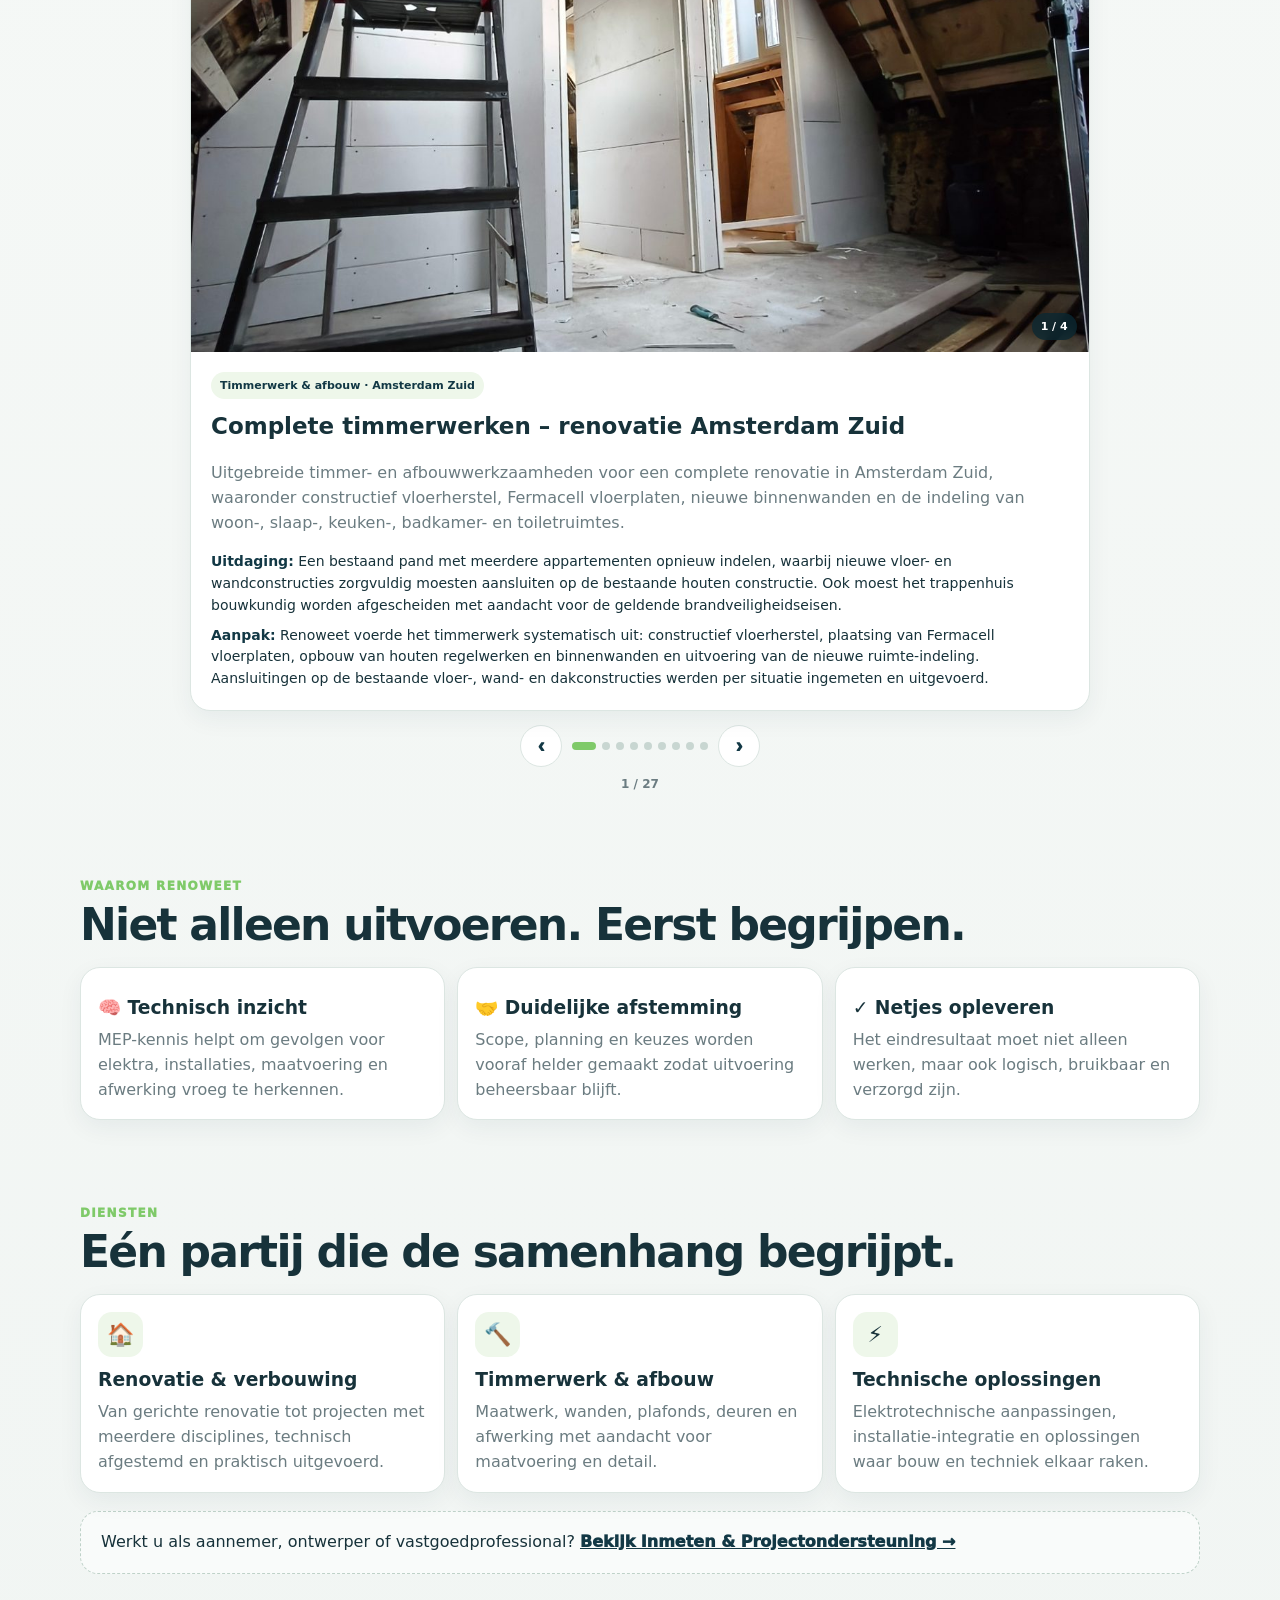
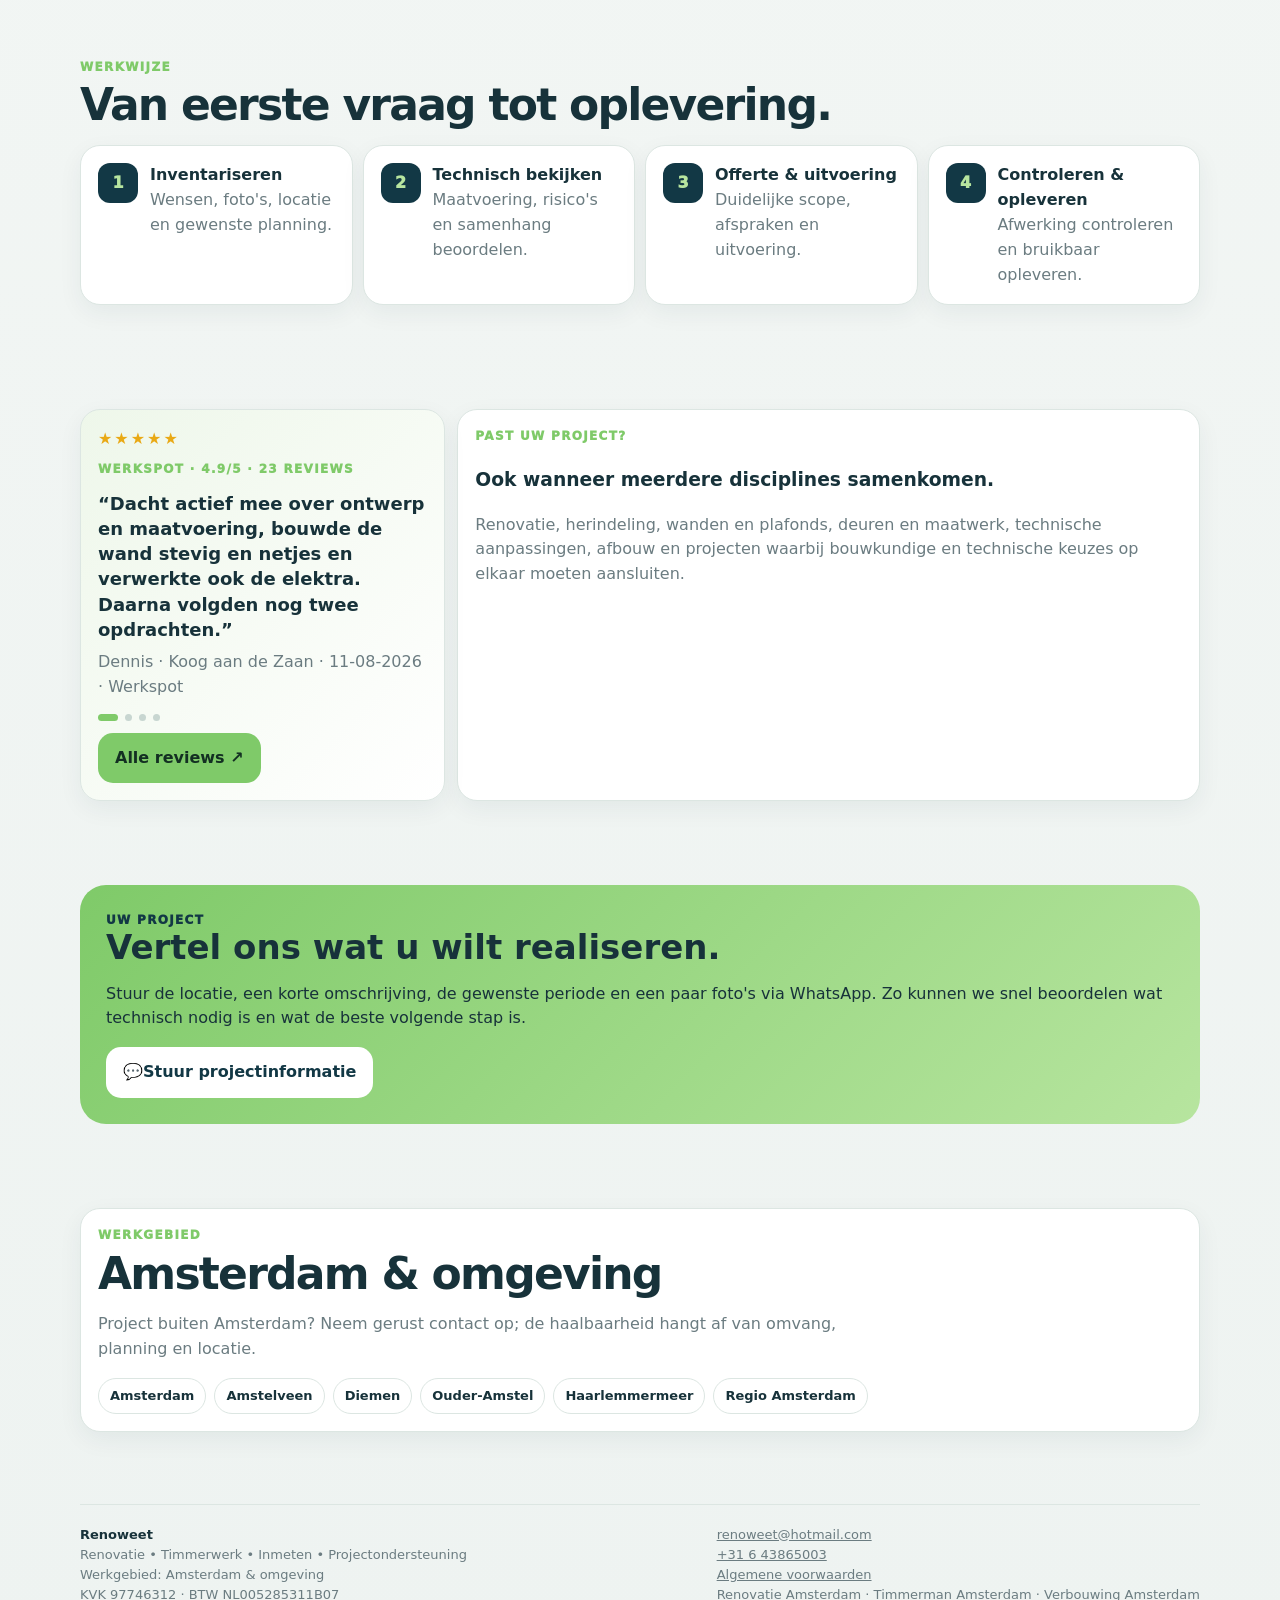
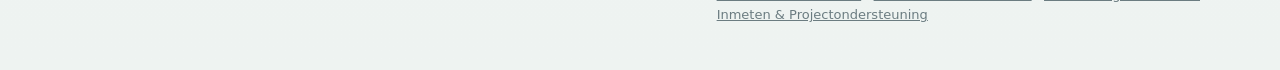
==== commit 7ff3db85: "websiteupdate" ====
--- a/index.html
+++ b/index.html
@@ -1,17 +1,22 @@
-<!doctype html><html lang="nl"><head><meta charset="utf-8"><meta name="viewport" content="width=device-width,initial-scale=1,viewport-fit=cover"><title>Renoweet | Renovatie met technisch inzicht in Amsterdam</title><meta name="description" content="Renoweet voor renovatie, timmerwerk en technisch gecoördineerde projecten in Amsterdam en omgeving. Bouwkundig uitgevoerd, technisch doordacht."><meta name="theme-color" content="#123845"><meta name="robots" content="index,follow,max-image-preview:large"><link rel="canonical" href="https://www.renoweet.nl/"><link rel="icon" type="image/png" href="renoweet-logo.png"><meta property="og:type" content="website"><meta property="og:url" content="https://www.renoweet.nl/"><meta property="og:site_name" content="Renoweet"><meta property="og:locale" content="nl_NL"><meta property="og:locale:alternate" content="en_GB"><meta property="og:image" content="https://www.renoweet.nl/renoweet-logo.png"><meta name="twitter:card" content="summary"><meta name="twitter:title" content="Renoweet | Renovatie met technisch inzicht in Amsterdam"><meta name="twitter:description" content="Renovatie, timmerwerk en technische oplossingen in Amsterdam en omgeving."><meta name="twitter:image" content="https://www.renoweet.nl/renoweet-logo.png"><meta property="og:title" content="Renoweet | Renovatie met technisch inzicht"><meta property="og:description" content="Renovatie, timmerwerk en technische oplossingen in Amsterdam en omgeving."><style>
+<!DOCTYPE html>
+<html lang="nl"><head><meta charset="utf-8"/><meta content="width=device-width,initial-scale=1,viewport-fit=cover" name="viewport"/><title>Renoweet | Renovatie met technisch inzicht in Amsterdam</title><meta content="Renoweet voor renovatie, timmerwerk en technisch gecoördineerde projecten in Amsterdam en omgeving. Bouwkundig uitgevoerd, technisch doordacht." name="description"/><meta content="#123845" name="theme-color"/><meta content="index,follow,max-image-preview:large" name="robots"/><link href="https://www.renoweet.nl/" rel="canonical"/><link href="renoweet-logo.png" rel="icon" type="image/png"/><meta content="website" property="og:type"/><meta content="https://www.renoweet.nl/" property="og:url"/><meta content="Renoweet" property="og:site_name"/><meta content="nl_NL" property="og:locale"/><meta content="en_GB" property="og:locale:alternate"/><meta content="https://www.renoweet.nl/renoweet-logo.png" property="og:image"/><meta content="summary" name="twitter:card"/><meta content="Renoweet | Renovatie met technisch inzicht in Amsterdam" name="twitter:title"/><meta content="Renovatie, timmerwerk en technische oplossingen in Amsterdam en omgeving." name="twitter:description"/><meta content="https://www.renoweet.nl/renoweet-logo.png" name="twitter:image"/><meta content="Renoweet | Renovatie met technisch inzicht" property="og:title"/><meta content="Renovatie, timmerwerk en technische oplossingen in Amsterdam en omgeving." property="og:description"/><style>
 :root{--navy:#123845;--navy2:#0b2832;--green:#7fca69;--lime:#b7e59f;--bg:#f4f7f5;--card:#fff;--text:#17323a;--muted:#6b7c81;--line:#dce6e2;--shadow:0 18px 45px rgba(18,56,69,.12);--r:24px;--max:1120px}*{box-sizing:border-box}html{scroll-behavior:smooth}body{margin:0;background:radial-gradient(circle at top right,rgba(127,202,105,.18),transparent 28%),linear-gradient(180deg,#f8faf8,#eef3f1);color:var(--text);font-family:Inter,system-ui,-apple-system,"Segoe UI",Roboto,Arial,sans-serif;line-height:1.55}a{color:inherit}.container{width:min(var(--max),calc(100% - 28px));margin:auto}header{position:sticky;top:0;z-index:50;background:rgba(248,250,248,.9);backdrop-filter:blur(14px);border-bottom:1px solid rgba(18,56,69,.08)}.nav{height:68px;display:flex;align-items:center;justify-content:space-between;gap:16px}.brand{display:flex;align-items:center;gap:9px;text-decoration:none;font-weight:950;font-size:20px}.brand img{width:40px;height:40px;object-fit:contain}.navlinks{display:none;gap:18px;font-weight:800;font-size:14px}.navlinks a{text-decoration:none}.lang{display:flex;gap:3px;padding:3px;border:1px solid var(--line);background:#fff;border-radius:999px}.lang button{border:0;background:transparent;border-radius:999px;padding:7px 10px;font-weight:850;color:var(--muted);cursor:pointer}.lang button.active{background:var(--navy);color:#fff}.hero{padding:38px 0 20px}.hero-card{background:linear-gradient(135deg,var(--navy2),var(--navy));color:#fff;border-radius:30px;padding:28px;box-shadow:var(--shadow);position:relative;overflow:hidden}.hero-card:after{content:"";position:absolute;width:280px;height:280px;border-radius:50%;right:-100px;top:-120px;background:radial-gradient(circle,rgba(183,229,159,.5),transparent 68%)}.eyebrow{font-size:12px;font-weight:950;letter-spacing:.11em;text-transform:uppercase;color:var(--green)}h1{font-size:clamp(39px,10vw,72px);line-height:.98;letter-spacing:-.055em;margin:12px 0 18px;max-width:900px}.hero p{max-width:760px;color:#d6e3e5;font-size:18px}.actions{display:flex;flex-wrap:wrap;gap:10px;margin-top:22px}.btn{display:inline-flex;align-items:center;justify-content:center;text-decoration:none;border:0;border-radius:15px;padding:13px 17px;font-weight:900;cursor:pointer}.btn.primary{background:var(--green);color:#132f22}.btn.secondary{background:#fff;color:var(--navy)}.trust{display:grid;grid-template-columns:repeat(2,1fr);gap:10px;margin-top:14px}.trust div,.card{background:#fff;border:1px solid var(--line);border-radius:20px;padding:17px;box-shadow:0 8px 24px rgba(18,56,69,.06)}.trust b{display:block;color:var(--navy);font-size:16px}.trust span{font-size:12px;color:var(--muted)}section{padding:42px 0}.section-title{font-size:clamp(30px,6vw,44px);line-height:1.03;letter-spacing:-.04em;margin:6px 0 10px}.sub{color:var(--muted);max-width:760px}.grid3{display:grid;gap:12px;margin-top:20px}.service h3,.why h3{margin:8px 0 6px}.service p,.why p{color:var(--muted);margin:0}.icon{width:45px;height:45px;border-radius:14px;background:#eef7ea;display:grid;place-items:center;font-size:22px}.projects{display:grid;grid-template-columns:1fr;gap:16px;margin:20px auto 0;max-width:900px}.project-stage{position:relative}.project-stage.is-changing{opacity:.25;transform:translateY(5px)}.project-stage{transition:opacity .28s ease,transform .28s ease}.project-nav{display:flex;align-items:center;justify-content:center;gap:10px;margin:14px auto 0;max-width:900px;width:100%;padding:0 4px}.project-nav>button{width:42px;height:42px;min-width:42px;flex:0 0 42px;border:1px solid var(--line);background:#fff;border-radius:999px;color:var(--navy);font-size:20px;font-weight:950;cursor:pointer}.project-dots{display:flex;gap:6px;align-items:center;justify-content:center;min-width:0;max-width:220px;overflow:hidden;flex:0 1 auto}.project-dot{width:8px;min-width:8px;flex:0 0 8px;height:8px!important;padding:0;border:0!important;border-radius:999px;background:#c8d6d1!important}.project-dot.active{width:24px;min-width:24px;flex-basis:24px;background:var(--green)!important}.project-count{font-size:12px;color:var(--muted);font-weight:850;text-align:center;margin-top:8px}.project{overflow:hidden;padding:0}.project-media{width:100%;aspect-ratio:16/9;background:linear-gradient(135deg,#dce8e3,#f7faf8);position:relative;display:grid;place-items:center;overflow:hidden}.project-media img{width:100%;height:100%;object-fit:cover;object-position:var(--focus-x,50%) var(--focus-y,50%);display:block}.project-photo-number{position:absolute;right:12px;bottom:12px;background:rgba(11,40,50,.78);color:#fff;border-radius:999px;padding:5px 9px;font-size:11px;font-weight:900;backdrop-filter:blur(6px)}.placeholder{padding:30px;text-align:center;color:var(--navy);font-weight:900}.placeholder small{display:block;color:var(--muted);font-weight:700;margin-top:6px}.project-copy{padding:20px}.tag{display:inline-block;background:#eef7ea;border-radius:999px;padding:5px 9px;font-size:11px;font-weight:900;color:var(--navy)}.project-copy h3{font-size:23px;margin:10px 0 5px}.project-copy p{color:var(--muted)}.case{display:grid;gap:8px;margin-top:12px;font-size:14px}.case b{color:var(--navy)}.process{display:grid;gap:10px;margin-top:18px}.step{display:flex;gap:12px}.num{min-width:40px;height:40px;border-radius:12px;background:var(--navy);color:var(--lime);display:grid;place-items:center;font-weight:950}.review{background:linear-gradient(135deg,#eef7ea,#fff);position:relative;overflow:hidden}.stars{color:#e9a915;letter-spacing:2px}.review-quote{min-height:112px;margin:10px 0;color:var(--text);font-weight:750}.review-meta{font-size:12px;color:var(--muted);font-weight:800}.review-score{display:flex;align-items:baseline;gap:8px;margin:4px 0 8px}.review-score strong{font-size:28px;color:var(--navy)}.review-dots{display:flex;gap:5px;margin:12px 0}.review-dot{width:7px;height:7px;border:0;border-radius:99px;background:#c8d6d1;padding:0}.review-dot.active{width:20px;background:var(--green)}.cta{background:linear-gradient(135deg,var(--green),var(--lime));border-radius:26px;padding:26px}.cta h2{font-size:34px;line-height:1.05;margin:0 0 8px}.area{display:flex;flex-wrap:wrap;gap:8px;margin-top:14px}.area span{background:#fff;border:1px solid var(--line);border-radius:999px;padding:7px 11px;font-weight:800;font-size:13px}.footer{padding:30px 0 100px;color:var(--muted);font-size:13px}.footer-grid{display:flex;flex-wrap:wrap;justify-content:space-between;gap:18px;border-top:1px solid var(--line);padding-top:20px}.bottom{position:fixed;left:0;right:0;bottom:0;padding:10px 12px;background:rgba(244,247,245,.95);border-top:1px solid var(--line);z-index:60}.bottom-inner{display:grid;grid-template-columns:1fr 1.3fr;gap:8px;max-width:680px;margin:auto}[data-lang]{display:none}body.lang-nl [data-lang=nl],body.lang-en [data-lang=en]{display:initial}body.lang-nl p[data-lang=nl],body.lang-en p[data-lang=en],body.lang-nl div[data-lang=nl],body.lang-en div[data-lang=en]{display:block}@media(min-width:800px){.navlinks{display:flex}.hero{padding-top:72px}.hero-card{padding:48px}.trust{grid-template-columns:repeat(4,1fr)}.grid3{grid-template-columns:repeat(3,1fr)}.projects{grid-template-columns:1fr}.process{grid-template-columns:repeat(4,1fr)}.bottom{display:none}.footer{padding-bottom:45px}
+
+/* 2026 service architecture */
+.path-grid{display:grid;gap:14px;margin-top:22px}.path-card{position:relative;overflow:hidden;padding:24px;border-radius:24px;background:#fff;border:1px solid var(--line);box-shadow:0 10px 28px rgba(18,56,69,.07)}.path-card.b2b{background:linear-gradient(145deg,#0b2832,#123845);color:#fff;border-color:transparent}.path-card h3{font-size:26px;line-height:1.08;margin:10px 0}.path-card p{margin:0 0 18px;color:var(--muted)}.path-card.b2b p{color:#d6e3e5}.path-card .mini{font-size:12px;font-weight:900;letter-spacing:.08em;text-transform:uppercase;color:var(--green)}.path-link{display:inline-flex;align-items:center;gap:7px;font-weight:950;text-decoration:none}.path-card:not(.b2b) .path-link{color:var(--navy)}.path-card.b2b .path-link{color:var(--lime)}.review-proof{display:flex;align-items:center;gap:8px;flex-wrap:wrap;margin-top:18px;font-size:13px;font-weight:850;color:#d6e3e5}.review-proof strong{color:#fff}.review-proof a{color:var(--lime);text-decoration:none}.service-bridge{margin-top:18px;padding:18px 20px;border:1px dashed #bfd2c9;border-radius:18px;background:rgba(255,255,255,.55)}.service-bridge a{font-weight:950;color:var(--navy)}
+@media(min-width:800px){.path-grid{grid-template-columns:1fr 1fr}.path-card{padding:30px}}
 </style><script type="application/ld+json">{"@context":"https://schema.org","@type":["LocalBusiness","GeneralContractor"],"@id":"https://www.renoweet.nl/#business","name":"Renoweet","url":"https://www.renoweet.nl/","logo":"https://www.renoweet.nl/renoweet-logo.png","image":"https://www.renoweet.nl/renoweet-logo.png","telephone":"+31643865003","email":"renoweet@hotmail.com","priceRange":"€€","areaServed":[{"@type":"City","name":"Amsterdam"},{"@type":"City","name":"Amstelveen"},{"@type":"City","name":"Diemen"},{"@type":"AdministrativeArea","name":"Ouder-Amstel"},{"@type":"AdministrativeArea","name":"Haarlemmermeer"}],"description":"Renoweet verzorgt renovatie, timmerwerk en technisch gecoördineerde projecten in Amsterdam en omgeving.","knowsAbout":["Renovatie","Verbouwing","Timmerwerk","Afbouw","Binnenwanden","Deuren","Elektrotechniek","Technische oplossingen"]}</script><style id="renoweet-consent-style">
 .rw-consent{position:fixed;z-index:9999;left:14px;right:14px;bottom:14px;max-width:760px;margin:auto;background:#fff;border:1px solid #dce6e2;border-radius:20px;box-shadow:0 18px 50px rgba(18,56,69,.22);padding:18px;color:#17323a;font-family:Inter,system-ui,-apple-system,"Segoe UI",Roboto,Arial,sans-serif}.rw-consent[hidden]{display:none}.rw-consent b{display:block;font-size:17px;margin-bottom:5px}.rw-consent p{margin:0 0 13px;color:#5f7278;font-size:13px;line-height:1.5}.rw-consent-actions{display:flex;flex-wrap:wrap;gap:8px}.rw-consent button{border:0;border-radius:12px;padding:10px 14px;font-weight:850;cursor:pointer}.rw-consent .accept{background:#7fca69;color:#132f22}.rw-consent .reject{background:#eef3f1;color:#123845}.rw-privacy-settings{position:fixed;z-index:9998;right:12px;bottom:12px;border:1px solid #dce6e2;background:#fff;color:#123845;border-radius:999px;padding:8px 11px;font:800 11px/1.2 Inter,system-ui,sans-serif;box-shadow:0 6px 18px rgba(18,56,69,.12);cursor:pointer}@media(max-width:799px){.rw-privacy-settings{bottom:78px}.rw-consent{bottom:82px}}
-</style></head><body class="lang-nl"><header><div class="container nav"><a class="brand" href="#top"><img src="[data-uri]" alt="Renoweet logo"><span>Renoweet</span></a><nav class="navlinks"><a href="#start-project">Project starten</a><a href="#diensten">Diensten</a><a href="#waarom">Waarom Renoweet</a><a href="#werkwijze">Werkwijze</a><a href="#projecten">Projecten</a></nav><div class="lang"><button id="nlBtn" class="active">NL</button><button id="enBtn">EN</button></div></div></header><main id="top">
-<section class="hero"><div class="container"><div class="hero-card"><div class="eyebrow"><span data-lang="nl">Amsterdam & omgeving</span><span data-lang="en">Amsterdam & surrounding area</span></div><h1><span data-lang="nl">Renovatie zonder verrassingen.</span><span data-lang="en">Renovation without surprises.</span></h1><p data-lang="nl"><b>Bouwkundig uitgevoerd, technisch doordacht.</b> Renoweet combineert renovatie, timmerwerk en technische kennis. Van gerichte werkzaamheden tot complete renovatieprojecten met meerdere disciplines.</p><p data-lang="en"><b>Built properly, thought through technically.</b> Renoweet combines renovation, carpentry and technical knowledge—from focused work to complete multi-discipline renovation projects.</p><div class="actions"><a class="btn primary" href="https://wa.me/31643865003?text=Hallo%20Renoweet%2C%20ik%20wil%20graag%20een%20project%20bespreken.%0A%0ALocatie%3A%0AWat%20moet%20er%20gebeuren%3A%0AGewenste%20periode%3A%0AFoto%27s%3A%20bijgevoegd" target="_blank">💬 <span data-lang="nl">Bespreek uw project</span><span data-lang="en">Discuss your project</span></a><a class="btn secondary" href="tel:+31643865003">📞 <span data-lang="nl">Bel Renoweet</span><span data-lang="en">Call Renoweet</span></a></div></div><div class="trust"><div><b>12+ jaar</b><span data-lang="nl">praktijk & technische ervaring</span><span data-lang="en">practical & technical experience</span></div><div><b>MEP</b><span data-lang="nl">engineering achtergrond</span><span data-lang="en">engineering background</span></div><div><b>1 aanspreekpunt</b><span data-lang="nl">bouw + techniek afgestemd</span><span data-lang="en">construction + technical coordination</span></div><div><b>KVK 97746312</b><span data-lang="nl">professioneel geregistreerd</span><span data-lang="en">professionally registered</span></div></div></div></section>
-<section id="start-project"><div class="container"><div class="cta"><div class="eyebrow" style="color:var(--navy)"><span data-lang="nl">Uw project</span><span data-lang="en">Your project</span></div><h2><span data-lang="nl">Vertel ons wat u wilt realiseren.</span><span data-lang="en">Tell us what you want to achieve.</span></h2><p data-lang="nl">Stuur de locatie, een korte omschrijving, de gewenste periode en een paar foto's via WhatsApp. Zo kunnen we snel beoordelen wat technisch nodig is en wat de beste volgende stap is.</p><p data-lang="en">Send the location, a short description, preferred timing and a few photos via WhatsApp. That lets us quickly assess the technical needs and the best next step.</p><a class="btn secondary" href="https://wa.me/31643865003?text=Hallo%20Renoweet%2C%20ik%20wil%20graag%20een%20project%20bespreken.%0A%0ALocatie%3A%0AWat%20moet%20er%20gebeuren%3A%0AGewenste%20periode%3A%0AFoto%27s%3A%20bijgevoegd" target="_blank">💬 <span data-lang="nl">Stuur projectinformatie</span><span data-lang="en">Send project details</span></a></div></div></section>
-<section id="diensten"><div class="container"><div class="eyebrow"><span data-lang="nl">Diensten</span><span data-lang="en">Services</span></div><h2 class="section-title"><span data-lang="nl">Eén partij die de samenhang begrijpt.</span><span data-lang="en">One contractor who understands the whole picture.</span></h2><div class="grid3"><article class="card service"><div class="icon">🏠</div><h3><span data-lang="nl">Renovatie & verbouwing</span><span data-lang="en">Renovation & remodeling</span></h3><p data-lang="nl">Van gerichte renovatie tot projecten met meerdere disciplines, technisch afgestemd en praktisch uitgevoerd.</p><p data-lang="en">From focused renovations to multi-discipline projects, technically coordinated and practically delivered.</p></article><article class="card service"><div class="icon">🔨</div><h3><span data-lang="nl">Timmerwerk & afbouw</span><span data-lang="en">Carpentry & finishing</span></h3><p data-lang="nl">Maatwerk, wanden, plafonds, deuren en afwerking met aandacht voor maatvoering en detail.</p><p data-lang="en">Custom work, partitions, ceilings, doors and finishing with attention to measurement and detail.</p></article><article class="card service"><div class="icon">⚡</div><h3><span data-lang="nl">Technische oplossingen</span><span data-lang="en">Technical solutions</span></h3><p data-lang="nl">Elektrotechnische aanpassingen, installatie-integratie en oplossingen waar bouw en techniek elkaar raken.</p><p data-lang="en">Electrical modifications, installation integration and solutions where construction and technology meet.</p></article></div></div></section>
-<section id="waarom"><div class="container"><div class="eyebrow"><span data-lang="nl">Waarom Renoweet</span><span data-lang="en">Why Renoweet</span></div><h2 class="section-title"><span data-lang="nl">Niet alleen uitvoeren. Eerst begrijpen.</span><span data-lang="en">Not just execution. Understand first.</span></h2><div class="grid3"><div class="card why"><h3>🧠 <span data-lang="nl">Technisch inzicht</span><span data-lang="en">Technical insight</span></h3><p data-lang="nl">MEP-kennis helpt om gevolgen voor elektra, installaties, maatvoering en afwerking vroeg te herkennen.</p><p data-lang="en">MEP knowledge helps identify implications for electrical, services, dimensions and finishing early.</p></div><div class="card why"><h3>🤝 <span data-lang="nl">Duidelijke afstemming</span><span data-lang="en">Clear coordination</span></h3><p data-lang="nl">Scope, planning en keuzes worden vooraf helder gemaakt zodat uitvoering beheersbaar blijft.</p><p data-lang="en">Scope, planning and decisions are clarified up front so execution stays controlled.</p></div><div class="card why"><h3>✓ <span data-lang="nl">Netjes opleveren</span><span data-lang="en">Clean delivery</span></h3><p data-lang="nl">Het eindresultaat moet niet alleen werken, maar ook logisch, bruikbaar en verzorgd zijn.</p><p data-lang="en">The result should not only work, but also be logical, usable and properly finished.</p></div></div></div></section>
-<section id="werkwijze"><div class="container"><div class="eyebrow"><span data-lang="nl">Werkwijze</span><span data-lang="en">Approach</span></div><h2 class="section-title"><span data-lang="nl">Van eerste vraag tot oplevering.</span><span data-lang="en">From first question to delivery.</span></h2><div class="process"><div class="card step"><div class="num">1</div><div><b><span data-lang="nl">Inventariseren</span><span data-lang="en">Assess</span></b><div class="sub"><span data-lang="nl">Wensen, foto's, locatie en gewenste planning.</span><span data-lang="en">Needs, photos, location and desired timing.</span></div></div></div><div class="card step"><div class="num">2</div><div><b><span data-lang="nl">Technisch bekijken</span><span data-lang="en">Technical review</span></b><div class="sub"><span data-lang="nl">Maatvoering, risico's en samenhang beoordelen.</span><span data-lang="en">Review dimensions, risks and dependencies.</span></div></div></div><div class="card step"><div class="num">3</div><div><b><span data-lang="nl">Offerte & uitvoering</span><span data-lang="en">Quote & execute</span></b><div class="sub"><span data-lang="nl">Duidelijke scope, afspraken en uitvoering.</span><span data-lang="en">Clear scope, agreements and execution.</span></div></div></div><div class="card step"><div class="num">4</div><div><b><span data-lang="nl">Controleren & opleveren</span><span data-lang="en">Check & deliver</span></b><div class="sub"><span data-lang="nl">Afwerking controleren en bruikbaar opleveren.</span><span data-lang="en">Check finishing and deliver ready to use.</span></div></div></div></div></div></section>
-<section><div class="container grid3"><div class="card review" id="reviewCard"><div class="stars">★★★★★</div><div class="eyebrow" id="reviewSource" style="margin-top:8px">Reviews</div><blockquote id="reviewQuote" style="margin:12px 0 8px;font-size:18px;font-weight:800;line-height:1.4">“Snel, meedenkend, afspraak nakomen.”</blockquote><p class="sub" id="reviewMeta" style="margin:0 0 14px">Binnenwand plaatsen · 28 aug 2026</p><div id="reviewDots" style="display:flex;gap:7px;margin:12px 0"></div><a class="btn primary" id="reviewLink" href="https://www.werkspot.nl/profiel/renoweet/reviews" target="_blank" rel="noopener"><span data-lang="nl">Alle reviews ↗</span><span data-lang="en">All reviews ↗</span></a></div><div class="card" style="grid-column:span 2"><div class="eyebrow"><span data-lang="nl">Past uw project?</span><span data-lang="en">Is your project a fit?</span></div><h3><span data-lang="nl">Ook wanneer meerdere disciplines samenkomen.</span><span data-lang="en">Especially when several disciplines come together.</span></h3><p class="sub" data-lang="nl">Renovatie, herindeling, wanden en plafonds, deuren en maatwerk, technische aanpassingen, afbouw en projecten waarbij bouwkundige en technische keuzes op elkaar moeten aansluiten.</p><p class="sub" data-lang="en">Renovation, reconfiguration, partitions and ceilings, doors and custom work, technical modifications, finishing and projects where construction and technical decisions must work together.</p></div></div></section>
-<section><div class="container"><div class="card"><div class="eyebrow"><span data-lang="nl">Werkgebied</span><span data-lang="en">Service area</span></div><h2 class="section-title"><span data-lang="nl">Amsterdam & omgeving</span><span data-lang="en">Amsterdam & surrounding area</span></h2><p class="sub" data-lang="nl">Project buiten Amsterdam? Neem gerust contact op; de haalbaarheid hangt af van omvang, planning en locatie.</p><p class="sub" data-lang="en">Project outside Amsterdam? Get in touch; feasibility depends on scope, timing and location.</p><div class="area"><span>Amsterdam</span><span>Amstelveen</span><span>Diemen</span><span>Ouder-Amstel</span><span>Haarlemmermeer</span><span>Regio Amsterdam</span></div></div></div></section>
-<section id="projecten"><div class="container"><div class="eyebrow"><span data-lang="nl">Projecten</span><span data-lang="en">Projects</span></div><h2 class="section-title"><span data-lang="nl">Werk dat voor zichzelf spreekt.</span><span data-lang="en">Work that speaks for itself.</span></h2><p class="sub" data-lang="nl">Eén project tegelijk, zodat het werk de ruimte krijgt. De selectie wisselt automatisch.</p><p class="sub" data-lang="en">One project at a time, so the work gets the space it deserves. The selection rotates automatically.</p><div id="projectsGrid" class="projects"><div id="projectStage" class="project-stage"></div></div><div class="project-nav" aria-label="Project navigation"><button id="projectPrev" type="button" aria-label="Previous project">‹</button><div id="projectDots" class="project-dots"></div><button id="projectNext" type="button" aria-label="Next project">›</button></div><div id="projectCount" class="project-count"></div></div></section></main>
-<footer class="footer"><div class="container footer-grid"><div><b style="color:var(--text)">Renoweet</b><br>Renovatie • Timmerwerk • Technische oplossingen<br>Werkgebied: Amsterdam & omgeving<br>KVK 97746312 · BTW NL005285311B07</div><div><a href="mailto:renoweet@hotmail.com">renoweet@hotmail.com</a><br><a href="tel:+31643865003">+31 6 43865003</a><br><a href="algemene-voorwaarden-renoweet.pdf" target="_blank">Algemene voorwaarden</a><br><a href="renovatie-amsterdam/">Renovatie Amsterdam</a> · <a href="timmerman-amsterdam/">Timmerman Amsterdam</a> · <a href="verbouwing-amsterdam/">Verbouwing Amsterdam</a></div></div></footer><div class="bottom"><div class="bottom-inner"><a class="btn secondary" href="tel:+31643865003">📞 Bellen</a><a class="btn primary" href="https://wa.me/31643865003" target="_blank">💬 WhatsApp</a></div></div><script src="projects.js"></script><script>
+</style></head><body class="lang-nl"><header><div class="container nav"><a class="brand" href="#top"><img alt="Renoweet logo" src="[data-uri]"/><span>Renoweet</span></a><nav class="navlinks"><a href="#start-project">Project starten</a><a href="#diensten">Diensten</a><a href="#waarom">Waarom Renoweet</a><a href="#werkwijze">Werkwijze</a><a href="#projecten">Projecten</a><a href="inmeten-projectondersteuning/"><span data-lang="nl">Inmeten &amp; project support</span><span data-lang="en">Measurement &amp; project support</span></a></nav><div class="lang"><button class="active" id="nlBtn">NL</button><button id="enBtn">EN</button></div></div></header><main id="top">
+
+
+
+
+
+
+
+<section class="hero"><div class="container"><div class="hero-card"><div class="eyebrow"><span data-lang="nl">Amsterdam &amp; omgeving</span><span data-lang="en">Amsterdam &amp; surrounding area</span></div><h1><span data-lang="nl">Renovatie zonder verrassingen.</span><span data-lang="en">Renovation without surprises.</span></h1><p data-lang="nl"><b>Bouwkundig uitgevoerd, technisch doordacht.</b> Renoweet combineert renovatie, timmerwerk en technische kennis. Van gerichte werkzaamheden tot complete renovatieprojecten met meerdere disciplines.</p><p data-lang="en"><b>Built properly, thought through technically.</b> Renoweet combines renovation, carpentry and technical knowledge—from focused work to complete multi-discipline renovation projects.</p><div class="actions"><a class="btn primary" href="https://wa.me/31643865003?text=Hallo%20Renoweet%2C%20ik%20wil%20graag%20een%20project%20bespreken.%0A%0ALocatie%3A%0AWat%20moet%20er%20gebeuren%3A%0AGewenste%20periode%3A%0AFoto%27s%3A%20bijgevoegd" target="_blank">💬 <span data-lang="nl">Bespreek uw project</span><span data-lang="en">Discuss your project</span></a><a class="btn secondary" href="tel:+31643865003">📞 <span data-lang="nl">Bel Renoweet</span><span data-lang="en">Call Renoweet</span></a></div><div class="review-proof"><span class="stars">★★★★★</span><strong>4.9/5</strong><span><span data-lang="nl">op Werkspot · 23 beoordelingen</span><span data-lang="en">on Werkspot · 23 reviews</span></span><a href="https://www.werkspot.nl/profiel/renoweet/reviews" rel="noopener" target="_blank">↗ Werkspot</a></div></div><div class="trust"><div><b>4.9 / 5</b><span data-lang="nl">23 Werkspot-beoordelingen</span><span data-lang="en">23 Werkspot reviews</span></div><div><b>MEP</b><span data-lang="nl">engineering achtergrond</span><span data-lang="en">engineering background</span></div><div><b>1 aanspreekpunt</b><span data-lang="nl">bouw + techniek afgestemd</span><span data-lang="en">construction + technical coordination</span></div><div><b>KVK 97746312</b><span data-lang="nl">professioneel geregistreerd</span><span data-lang="en">professionally registered</span></div></div></div></section><section id="routes"><div class="container"><div class="eyebrow"><span data-lang="nl">Twee manieren waarop we helpen</span><span data-lang="en">Two ways we can help</span></div><h2 class="section-title"><span data-lang="nl">Uitvoering op locatie óf technische projectondersteuning.</span><span data-lang="en">On-site execution or technical project support.</span></h2><p class="sub" data-lang="nl">Renoweet combineert praktische bouwervaring met technisch inzicht. Kies de route die bij uw project past.</p><p class="sub" data-lang="en">Renoweet combines practical construction experience with technical insight. Choose the route that fits your project.</p><div class="path-grid"><article class="path-card"><div class="mini"><span data-lang="nl">Particulier · Vastgoed</span><span data-lang="en">Homeowners · Property</span></div><h3><span data-lang="nl">Renovatie &amp; uitvoering</span><span data-lang="en">Renovation &amp; execution</span></h3><p data-lang="nl">Renovatie, timmerwerk, wanden, deuren, afbouw en technische aanpassingen — praktisch uitgevoerd met één aanspreekpunt.</p><p data-lang="en">Renovation, carpentry, partitions, doors, finishing and technical modifications — practically delivered through one point of contact.</p><a class="path-link" href="#diensten"><span data-lang="nl">Bekijk renovatiediensten</span><span data-lang="en">View renovation services</span> →</a></article><article class="path-card b2b"><div class="mini"><span data-lang="nl">Aannemers · Ontwerpers · Vastgoedprofessionals</span><span data-lang="en">Contractors · Designers · Property professionals</span></div><h3><span data-lang="nl">Inmeten &amp; projectondersteuning</span><span data-lang="en">Measurement &amp; project support</span></h3><p data-lang="nl">Inmeten op locatie, hoeveelheden uit tekeningen, technische site visits en werkvoorbereiding voor calculatie, inkoop en uitvoering.</p><p data-lang="en">On-site measurement, drawing takeoffs, technical site visits and work preparation for estimating, procurement and execution.</p><a class="path-link" href="inmeten-projectondersteuning/"><span data-lang="nl">Bekijk projectondersteuning</span><span data-lang="en">View project support</span> →</a></article></div></div></section><section id="projecten"><div class="container"><div class="eyebrow"><span data-lang="nl">Projecten</span><span data-lang="en">Projects</span></div><h2 class="section-title"><span data-lang="nl">Werk dat voor zichzelf spreekt.</span><span data-lang="en">Work that speaks for itself.</span></h2><p class="sub" data-lang="nl">Eén project tegelijk, zodat het werk de ruimte krijgt. De selectie wisselt automatisch.</p><p class="sub" data-lang="en">One project at a time, so the work gets the space it deserves. The selection rotates automatically.</p><div class="projects" id="projectsGrid"><div class="project-stage" id="projectStage"></div></div><div aria-label="Project navigation" class="project-nav"><button aria-label="Previous project" id="projectPrev" type="button">‹</button><div class="project-dots" id="projectDots"></div><button aria-label="Next project" id="projectNext" type="button">›</button></div><div class="project-count" id="projectCount"></div></div></section><section id="waarom"><div class="container"><div class="eyebrow"><span data-lang="nl">Waarom Renoweet</span><span data-lang="en">Why Renoweet</span></div><h2 class="section-title"><span data-lang="nl">Niet alleen uitvoeren. Eerst begrijpen.</span><span data-lang="en">Not just execution. Understand first.</span></h2><div class="grid3"><div class="card why"><h3>🧠 <span data-lang="nl">Technisch inzicht</span><span data-lang="en">Technical insight</span></h3><p data-lang="nl">MEP-kennis helpt om gevolgen voor elektra, installaties, maatvoering en afwerking vroeg te herkennen.</p><p data-lang="en">MEP knowledge helps identify implications for electrical, services, dimensions and finishing early.</p></div><div class="card why"><h3>🤝 <span data-lang="nl">Duidelijke afstemming</span><span data-lang="en">Clear coordination</span></h3><p data-lang="nl">Scope, planning en keuzes worden vooraf helder gemaakt zodat uitvoering beheersbaar blijft.</p><p data-lang="en">Scope, planning and decisions are clarified up front so execution stays controlled.</p></div><div class="card why"><h3>✓ <span data-lang="nl">Netjes opleveren</span><span data-lang="en">Clean delivery</span></h3><p data-lang="nl">Het eindresultaat moet niet alleen werken, maar ook logisch, bruikbaar en verzorgd zijn.</p><p data-lang="en">The result should not only work, but also be logical, usable and properly finished.</p></div></div></div></section><section id="diensten"><div class="container"><div class="eyebrow"><span data-lang="nl">Diensten</span><span data-lang="en">Services</span></div><h2 class="section-title"><span data-lang="nl">Eén partij die de samenhang begrijpt.</span><span data-lang="en">One contractor who understands the whole picture.</span></h2><div class="grid3"><article class="card service"><div class="icon">🏠</div><h3><span data-lang="nl">Renovatie &amp; verbouwing</span><span data-lang="en">Renovation &amp; remodeling</span></h3><p data-lang="nl">Van gerichte renovatie tot projecten met meerdere disciplines, technisch afgestemd en praktisch uitgevoerd.</p><p data-lang="en">From focused renovations to multi-discipline projects, technically coordinated and practically delivered.</p></article><article class="card service"><div class="icon">🔨</div><h3><span data-lang="nl">Timmerwerk &amp; afbouw</span><span data-lang="en">Carpentry &amp; finishing</span></h3><p data-lang="nl">Maatwerk, wanden, plafonds, deuren en afwerking met aandacht voor maatvoering en detail.</p><p data-lang="en">Custom work, partitions, ceilings, doors and finishing with attention to measurement and detail.</p></article><article class="card service"><div class="icon">⚡</div><h3><span data-lang="nl">Technische oplossingen</span><span data-lang="en">Technical solutions</span></h3><p data-lang="nl">Elektrotechnische aanpassingen, installatie-integratie en oplossingen waar bouw en techniek elkaar raken.</p><p data-lang="en">Electrical modifications, installation integration and solutions where construction and technology meet.</p></article></div><div class="service-bridge"><span data-lang="nl">Werkt u als aannemer, ontwerper of vastgoedprofessional? </span><span data-lang="en">Are you a contractor, designer or property professional? </span><a href="inmeten-projectondersteuning/"><span data-lang="nl">Bekijk Inmeten &amp; Projectondersteuning →</span><span data-lang="en">View Measurement &amp; Project Support →</span></a></div></div></section><section id="werkwijze"><div class="container"><div class="eyebrow"><span data-lang="nl">Werkwijze</span><span data-lang="en">Approach</span></div><h2 class="section-title"><span data-lang="nl">Van eerste vraag tot oplevering.</span><span data-lang="en">From first question to delivery.</span></h2><div class="process"><div class="card step"><div class="num">1</div><div><b><span data-lang="nl">Inventariseren</span><span data-lang="en">Assess</span></b><div class="sub"><span data-lang="nl">Wensen, foto's, locatie en gewenste planning.</span><span data-lang="en">Needs, photos, location and desired timing.</span></div></div></div><div class="card step"><div class="num">2</div><div><b><span data-lang="nl">Technisch bekijken</span><span data-lang="en">Technical review</span></b><div class="sub"><span data-lang="nl">Maatvoering, risico's en samenhang beoordelen.</span><span data-lang="en">Review dimensions, risks and dependencies.</span></div></div></div><div class="card step"><div class="num">3</div><div><b><span data-lang="nl">Offerte &amp; uitvoering</span><span data-lang="en">Quote &amp; execute</span></b><div class="sub"><span data-lang="nl">Duidelijke scope, afspraken en uitvoering.</span><span data-lang="en">Clear scope, agreements and execution.</span></div></div></div><div class="card step"><div class="num">4</div><div><b><span data-lang="nl">Controleren &amp; opleveren</span><span data-lang="en">Check &amp; deliver</span></b><div class="sub"><span data-lang="nl">Afwerking controleren en bruikbaar opleveren.</span><span data-lang="en">Check finishing and deliver ready to use.</span></div></div></div></div></div></section><section><div class="container grid3"><div class="card review" id="reviewCard"><div class="stars">★★★★★</div><div class="eyebrow" id="reviewSource" style="margin-top:8px">Reviews</div><blockquote id="reviewQuote" style="margin:12px 0 8px;font-size:18px;font-weight:800;line-height:1.4">“Snel, meedenkend, afspraak nakomen.”</blockquote><p class="sub" id="reviewMeta" style="margin:0 0 14px">Binnenwand plaatsen · 28 aug 2026</p><div id="reviewDots" style="display:flex;gap:7px;margin:12px 0"></div><a class="btn primary" href="https://www.werkspot.nl/profiel/renoweet/reviews" id="reviewLink" rel="noopener" target="_blank"><span data-lang="nl">Alle reviews ↗</span><span data-lang="en">All reviews ↗</span></a></div><div class="card" style="grid-column:span 2"><div class="eyebrow"><span data-lang="nl">Past uw project?</span><span data-lang="en">Is your project a fit?</span></div><h3><span data-lang="nl">Ook wanneer meerdere disciplines samenkomen.</span><span data-lang="en">Especially when several disciplines come together.</span></h3><p class="sub" data-lang="nl">Renovatie, herindeling, wanden en plafonds, deuren en maatwerk, technische aanpassingen, afbouw en projecten waarbij bouwkundige en technische keuzes op elkaar moeten aansluiten.</p><p class="sub" data-lang="en">Renovation, reconfiguration, partitions and ceilings, doors and custom work, technical modifications, finishing and projects where construction and technical decisions must work together.</p></div></div></section><section id="start-project"><div class="container"><div class="cta"><div class="eyebrow" style="color:var(--navy)"><span data-lang="nl">Uw project</span><span data-lang="en">Your project</span></div><h2><span data-lang="nl">Vertel ons wat u wilt realiseren.</span><span data-lang="en">Tell us what you want to achieve.</span></h2><p data-lang="nl">Stuur de locatie, een korte omschrijving, de gewenste periode en een paar foto's via WhatsApp. Zo kunnen we snel beoordelen wat technisch nodig is en wat de beste volgende stap is.</p><p data-lang="en">Send the location, a short description, preferred timing and a few photos via WhatsApp. That lets us quickly assess the technical needs and the best next step.</p><a class="btn secondary" href="https://wa.me/31643865003?text=Hallo%20Renoweet%2C%20ik%20wil%20graag%20een%20project%20bespreken.%0A%0ALocatie%3A%0AWat%20moet%20er%20gebeuren%3A%0AGewenste%20periode%3A%0AFoto%27s%3A%20bijgevoegd" target="_blank">💬 <span data-lang="nl">Stuur projectinformatie</span><span data-lang="en">Send project details</span></a></div></div></section><section><div class="container"><div class="card"><div class="eyebrow"><span data-lang="nl">Werkgebied</span><span data-lang="en">Service area</span></div><h2 class="section-title"><span data-lang="nl">Amsterdam &amp; omgeving</span><span data-lang="en">Amsterdam &amp; surrounding area</span></h2><p class="sub" data-lang="nl">Project buiten Amsterdam? Neem gerust contact op; de haalbaarheid hangt af van omvang, planning en locatie.</p><p class="sub" data-lang="en">Project outside Amsterdam? Get in touch; feasibility depends on scope, timing and location.</p><div class="area"><span>Amsterdam</span><span>Amstelveen</span><span>Diemen</span><span>Ouder-Amstel</span><span>Haarlemmermeer</span><span>Regio Amsterdam</span></div></div></div></section></main>
+<footer class="footer"><div class="container footer-grid"><div><b style="color:var(--text)">Renoweet</b><br/>Renovatie • Timmerwerk • Inmeten • Projectondersteuning<br/>Werkgebied: Amsterdam &amp; omgeving<br/>KVK 97746312 · BTW NL005285311B07</div><div><a href="mailto:renoweet@hotmail.com">renoweet@hotmail.com</a><br/><a href="tel:+31643865003">+31 6 43865003</a><br/><a href="algemene-voorwaarden-renoweet.pdf" target="_blank">Algemene voorwaarden</a><br/><a href="renovatie-amsterdam/">Renovatie Amsterdam</a> · <a href="timmerman-amsterdam/">Timmerman Amsterdam</a> · <a href="verbouwing-amsterdam/">Verbouwing Amsterdam</a><br/><a href="inmeten-projectondersteuning/">Inmeten &amp; Projectondersteuning</a></div></div></footer><div class="bottom"><div class="bottom-inner"><a class="btn secondary" href="tel:+31643865003">📞 Bellen</a><a class="btn primary" href="https://wa.me/31643865003" target="_blank">💬 WhatsApp</a></div></div><script src="projects.js"></script><script>
 const body=document.body,nl=document.getElementById('nlBtn'),en=document.getElementById('enBtn');
 const renoweetReviews=window.RENOWEET_REVIEWS||[];
 const reviewMeta=window.RENOWEET_REVIEW_META||{};
@@ -34,7 +39,7 @@
 const projectSection=document.getElementById('projecten');projectSection.addEventListener('mouseenter',()=>clearInterval(projectTimer));projectSection.addEventListener('mouseleave',restartProjectTimer);projectSection.addEventListener('focusin',()=>clearInterval(projectTimer));projectSection.addEventListener('focusout',restartProjectTimer);
 setLang(localStorage.getItem('renoweetLang')||'nl');restartProjectTimer();renderReview();restartReviewTimer();
 
-</script><div class="rw-consent" id="rwConsent" hidden role="dialog" aria-modal="true" aria-labelledby="rwConsentTitle"><b id="rwConsentTitle">Privacy & analytics</b><p><span lang="nl">Met uw toestemming gebruikt Renoweet Google Analytics om te begrijpen welke pagina’s en contactknoppen nuttig zijn. Zonder toestemming laden we Analytics niet. U kunt uw keuze later wijzigen.</span><br><span lang="en">With your consent, Renoweet uses Google Analytics to understand which pages and contact buttons are useful. Without consent, Analytics is not loaded. You can change your choice later.</span></p><div class="rw-consent-actions"><button class="accept" type="button" id="rwConsentAccept">Accepteren / Accept</button><button class="reject" type="button" id="rwConsentReject">Weigeren / Reject</button></div></div><button class="rw-privacy-settings" id="rwPrivacySettings" type="button">Privacy / Analytics</button><script id="renoweet-analytics">
+</script><div aria-labelledby="rwConsentTitle" aria-modal="true" class="rw-consent" hidden="" id="rwConsent" role="dialog"><b id="rwConsentTitle">Privacy &amp; analytics</b><p><span lang="nl">Met uw toestemming gebruikt Renoweet Google Analytics om te begrijpen welke pagina’s en contactknoppen nuttig zijn. Zonder toestemming laden we Analytics niet. U kunt uw keuze later wijzigen.</span><br/><span lang="en">With your consent, Renoweet uses Google Analytics to understand which pages and contact buttons are useful. Without consent, Analytics is not loaded. You can change your choice later.</span></p><div class="rw-consent-actions"><button class="accept" id="rwConsentAccept" type="button">Accepteren / Accept</button><button class="reject" id="rwConsentReject" type="button">Weigeren / Reject</button></div></div><button class="rw-privacy-settings" id="rwPrivacySettings" type="button">Privacy / Analytics</button><script id="renoweet-analytics">
 (function(){
   const GA_ID='G-KN41KJHH2T', KEY='renoweet_analytics_consent_v1';
   let analyticsLoaded=false;
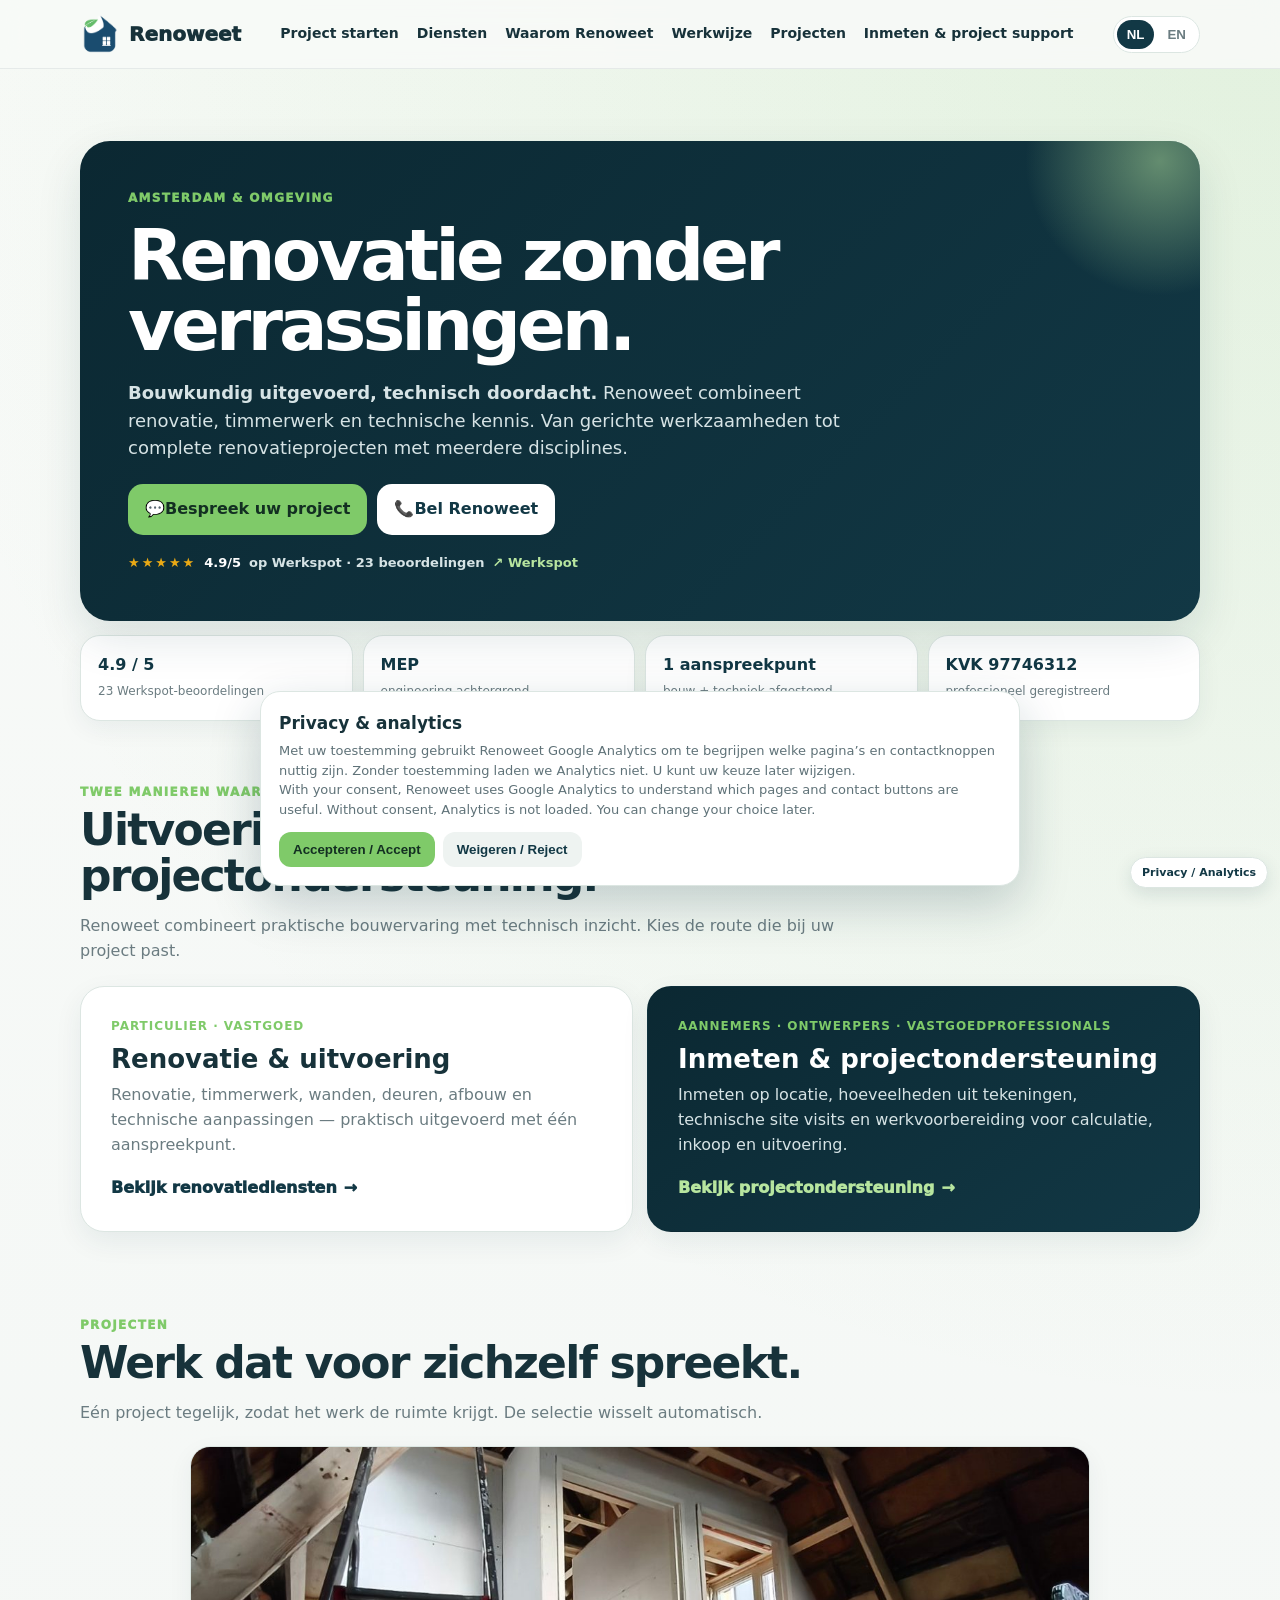
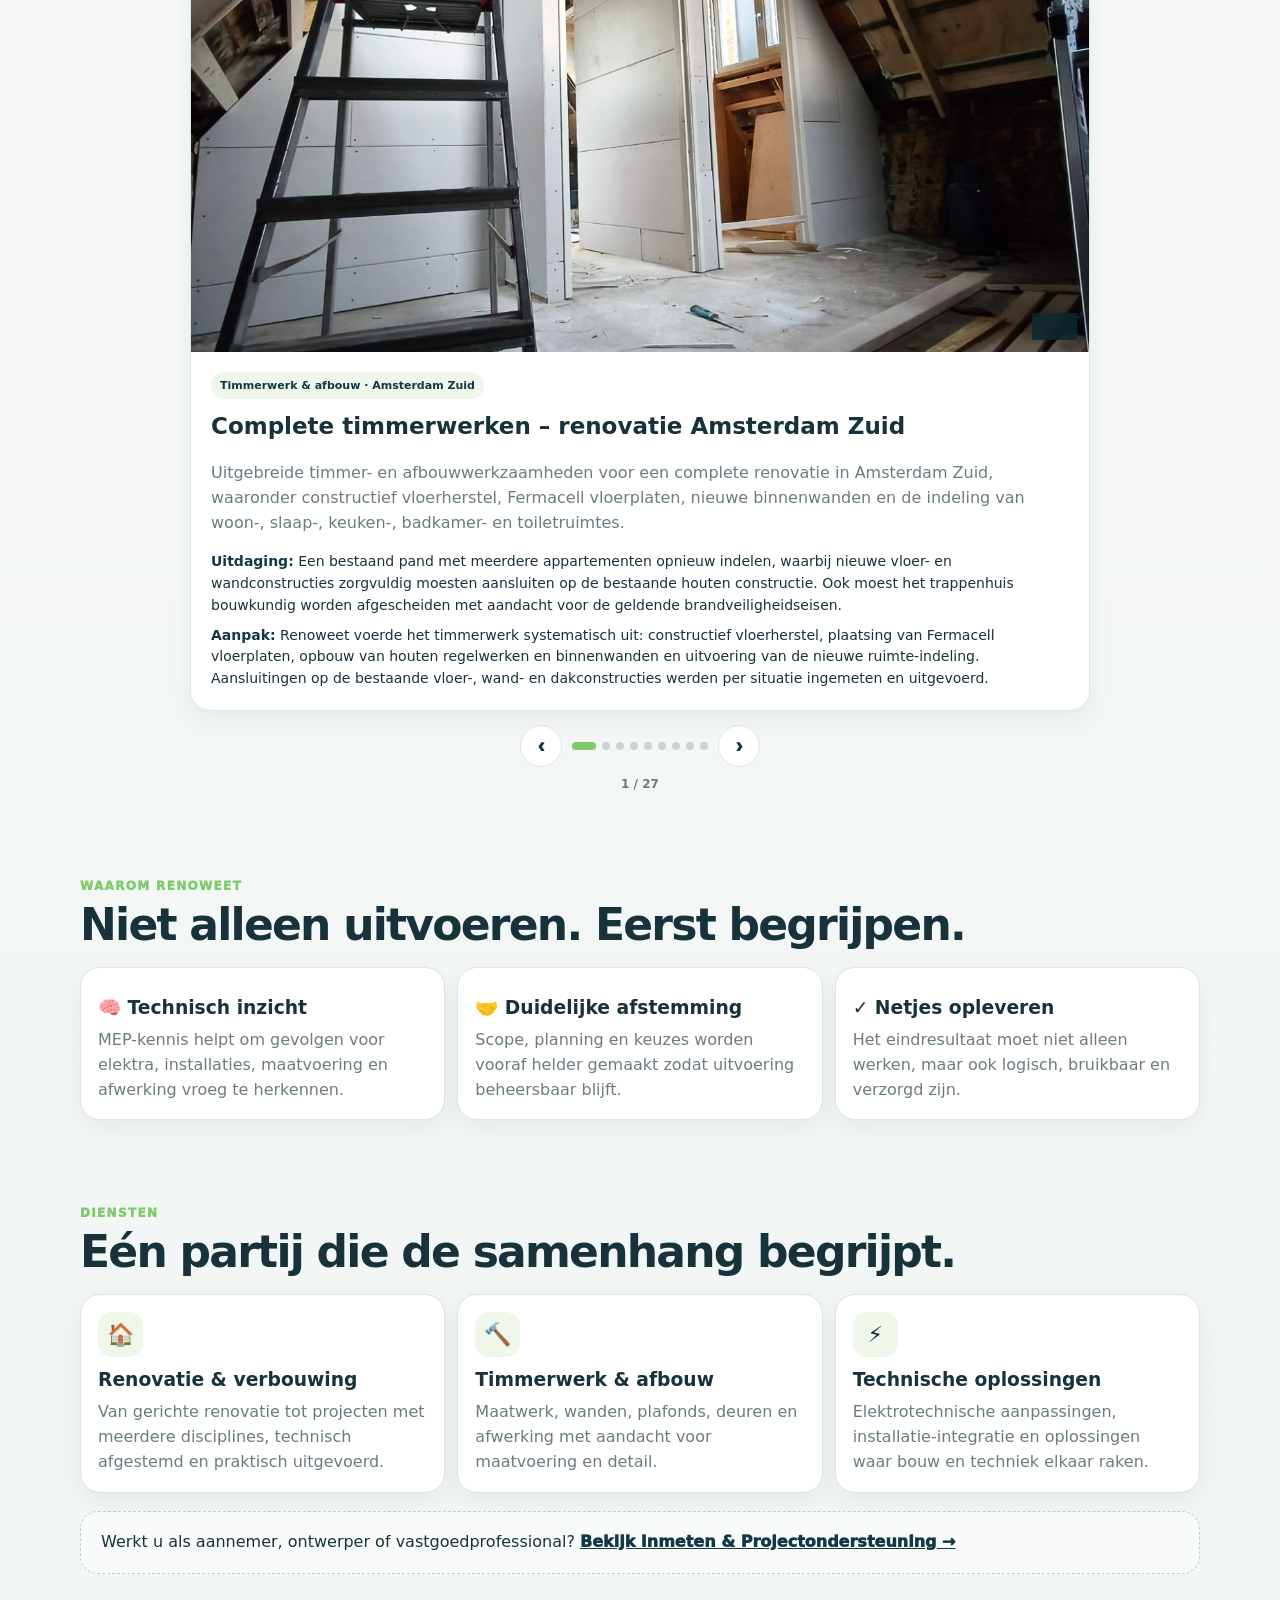
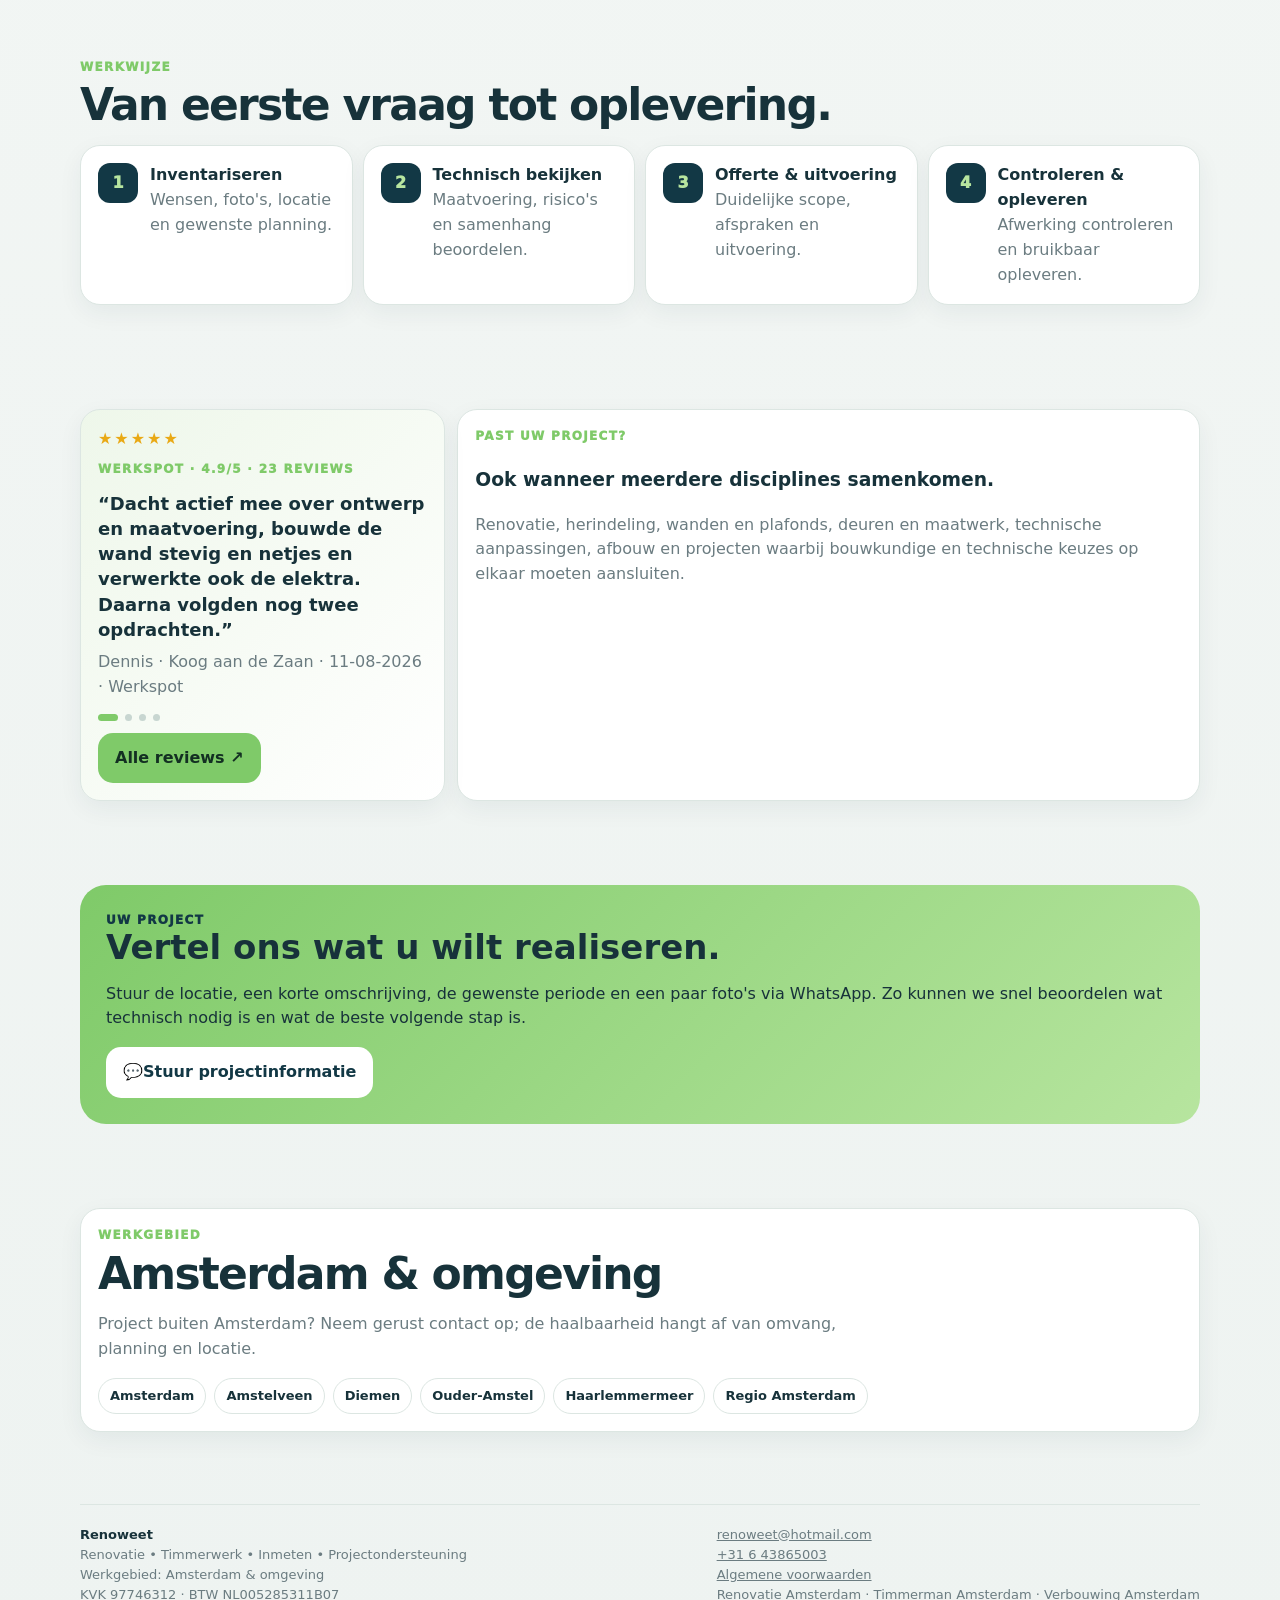
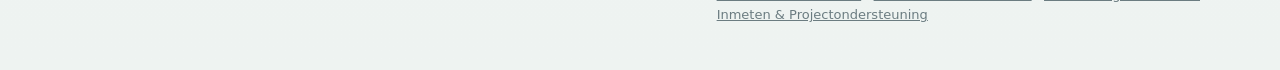
==== commit c6e0f2f7: "optimzed SEO" ====
--- a/index.html
+++ b/index.html
@@ -5,7 +5,7 @@
 /* 2026 service architecture */
 .path-grid{display:grid;gap:14px;margin-top:22px}.path-card{position:relative;overflow:hidden;padding:24px;border-radius:24px;background:#fff;border:1px solid var(--line);box-shadow:0 10px 28px rgba(18,56,69,.07)}.path-card.b2b{background:linear-gradient(145deg,#0b2832,#123845);color:#fff;border-color:transparent}.path-card h3{font-size:26px;line-height:1.08;margin:10px 0}.path-card p{margin:0 0 18px;color:var(--muted)}.path-card.b2b p{color:#d6e3e5}.path-card .mini{font-size:12px;font-weight:900;letter-spacing:.08em;text-transform:uppercase;color:var(--green)}.path-link{display:inline-flex;align-items:center;gap:7px;font-weight:950;text-decoration:none}.path-card:not(.b2b) .path-link{color:var(--navy)}.path-card.b2b .path-link{color:var(--lime)}.review-proof{display:flex;align-items:center;gap:8px;flex-wrap:wrap;margin-top:18px;font-size:13px;font-weight:850;color:#d6e3e5}.review-proof strong{color:#fff}.review-proof a{color:var(--lime);text-decoration:none}.service-bridge{margin-top:18px;padding:18px 20px;border:1px dashed #bfd2c9;border-radius:18px;background:rgba(255,255,255,.55)}.service-bridge a{font-weight:950;color:var(--navy)}
 @media(min-width:800px){.path-grid{grid-template-columns:1fr 1fr}.path-card{padding:30px}}
-</style><script type="application/ld+json">{"@context":"https://schema.org","@type":["LocalBusiness","GeneralContractor"],"@id":"https://www.renoweet.nl/#business","name":"Renoweet","url":"https://www.renoweet.nl/","logo":"https://www.renoweet.nl/renoweet-logo.png","image":"https://www.renoweet.nl/renoweet-logo.png","telephone":"+31643865003","email":"renoweet@hotmail.com","priceRange":"€€","areaServed":[{"@type":"City","name":"Amsterdam"},{"@type":"City","name":"Amstelveen"},{"@type":"City","name":"Diemen"},{"@type":"AdministrativeArea","name":"Ouder-Amstel"},{"@type":"AdministrativeArea","name":"Haarlemmermeer"}],"description":"Renoweet verzorgt renovatie, timmerwerk en technisch gecoördineerde projecten in Amsterdam en omgeving.","knowsAbout":["Renovatie","Verbouwing","Timmerwerk","Afbouw","Binnenwanden","Deuren","Elektrotechniek","Technische oplossingen"]}</script><style id="renoweet-consent-style">
+</style><script type="application/ld+json">{"@context":"https://schema.org","@type":["LocalBusiness","GeneralContractor"],"@id":"https://www.renoweet.nl/#business","name":"Renoweet","url":"https://www.renoweet.nl/","logo":"https://www.renoweet.nl/renoweet-logo.png","image":"https://www.renoweet.nl/renoweet-logo.png","telephone":"+31643865003","email":"renoweet@hotmail.com","priceRange":"€€","areaServed":[{"@type":"City","name":"Amsterdam"},{"@type":"City","name":"Amstelveen"},{"@type":"City","name":"Diemen"},{"@type":"AdministrativeArea","name":"Ouder-Amstel"},{"@type":"AdministrativeArea","name":"Haarlemmermeer"}],"description":"Renoweet verzorgt renovatie, timmerwerk en technisch gecoördineerde projecten in Amsterdam en omgeving.","knowsAbout":["Renovatie","Verbouwing","Timmerwerk","Afbouw","Binnenwanden","Deuren","Elektrotechniek","Technische oplossingen","Bouwkundig inmeten","Quantity takeoff","Hoeveelhedenstaat","Technische site visit","Werkvoorbereiding"]}</script><style id="renoweet-consent-style">
 .rw-consent{position:fixed;z-index:9999;left:14px;right:14px;bottom:14px;max-width:760px;margin:auto;background:#fff;border:1px solid #dce6e2;border-radius:20px;box-shadow:0 18px 50px rgba(18,56,69,.22);padding:18px;color:#17323a;font-family:Inter,system-ui,-apple-system,"Segoe UI",Roboto,Arial,sans-serif}.rw-consent[hidden]{display:none}.rw-consent b{display:block;font-size:17px;margin-bottom:5px}.rw-consent p{margin:0 0 13px;color:#5f7278;font-size:13px;line-height:1.5}.rw-consent-actions{display:flex;flex-wrap:wrap;gap:8px}.rw-consent button{border:0;border-radius:12px;padding:10px 14px;font-weight:850;cursor:pointer}.rw-consent .accept{background:#7fca69;color:#132f22}.rw-consent .reject{background:#eef3f1;color:#123845}.rw-privacy-settings{position:fixed;z-index:9998;right:12px;bottom:12px;border:1px solid #dce6e2;background:#fff;color:#123845;border-radius:999px;padding:8px 11px;font:800 11px/1.2 Inter,system-ui,sans-serif;box-shadow:0 6px 18px rgba(18,56,69,.12);cursor:pointer}@media(max-width:799px){.rw-privacy-settings{bottom:78px}.rw-consent{bottom:82px}}
 </style></head><body class="lang-nl"><header><div class="container nav"><a class="brand" href="#top"><img alt="Renoweet logo" src="[data-uri]"/><span>Renoweet</span></a><nav class="navlinks"><a href="#start-project">Project starten</a><a href="#diensten">Diensten</a><a href="#waarom">Waarom Renoweet</a><a href="#werkwijze">Werkwijze</a><a href="#projecten">Projecten</a><a href="inmeten-projectondersteuning/"><span data-lang="nl">Inmeten &amp; project support</span><span data-lang="en">Measurement &amp; project support</span></a></nav><div class="lang"><button class="active" id="nlBtn">NL</button><button id="enBtn">EN</button></div></div></header><main id="top">
 
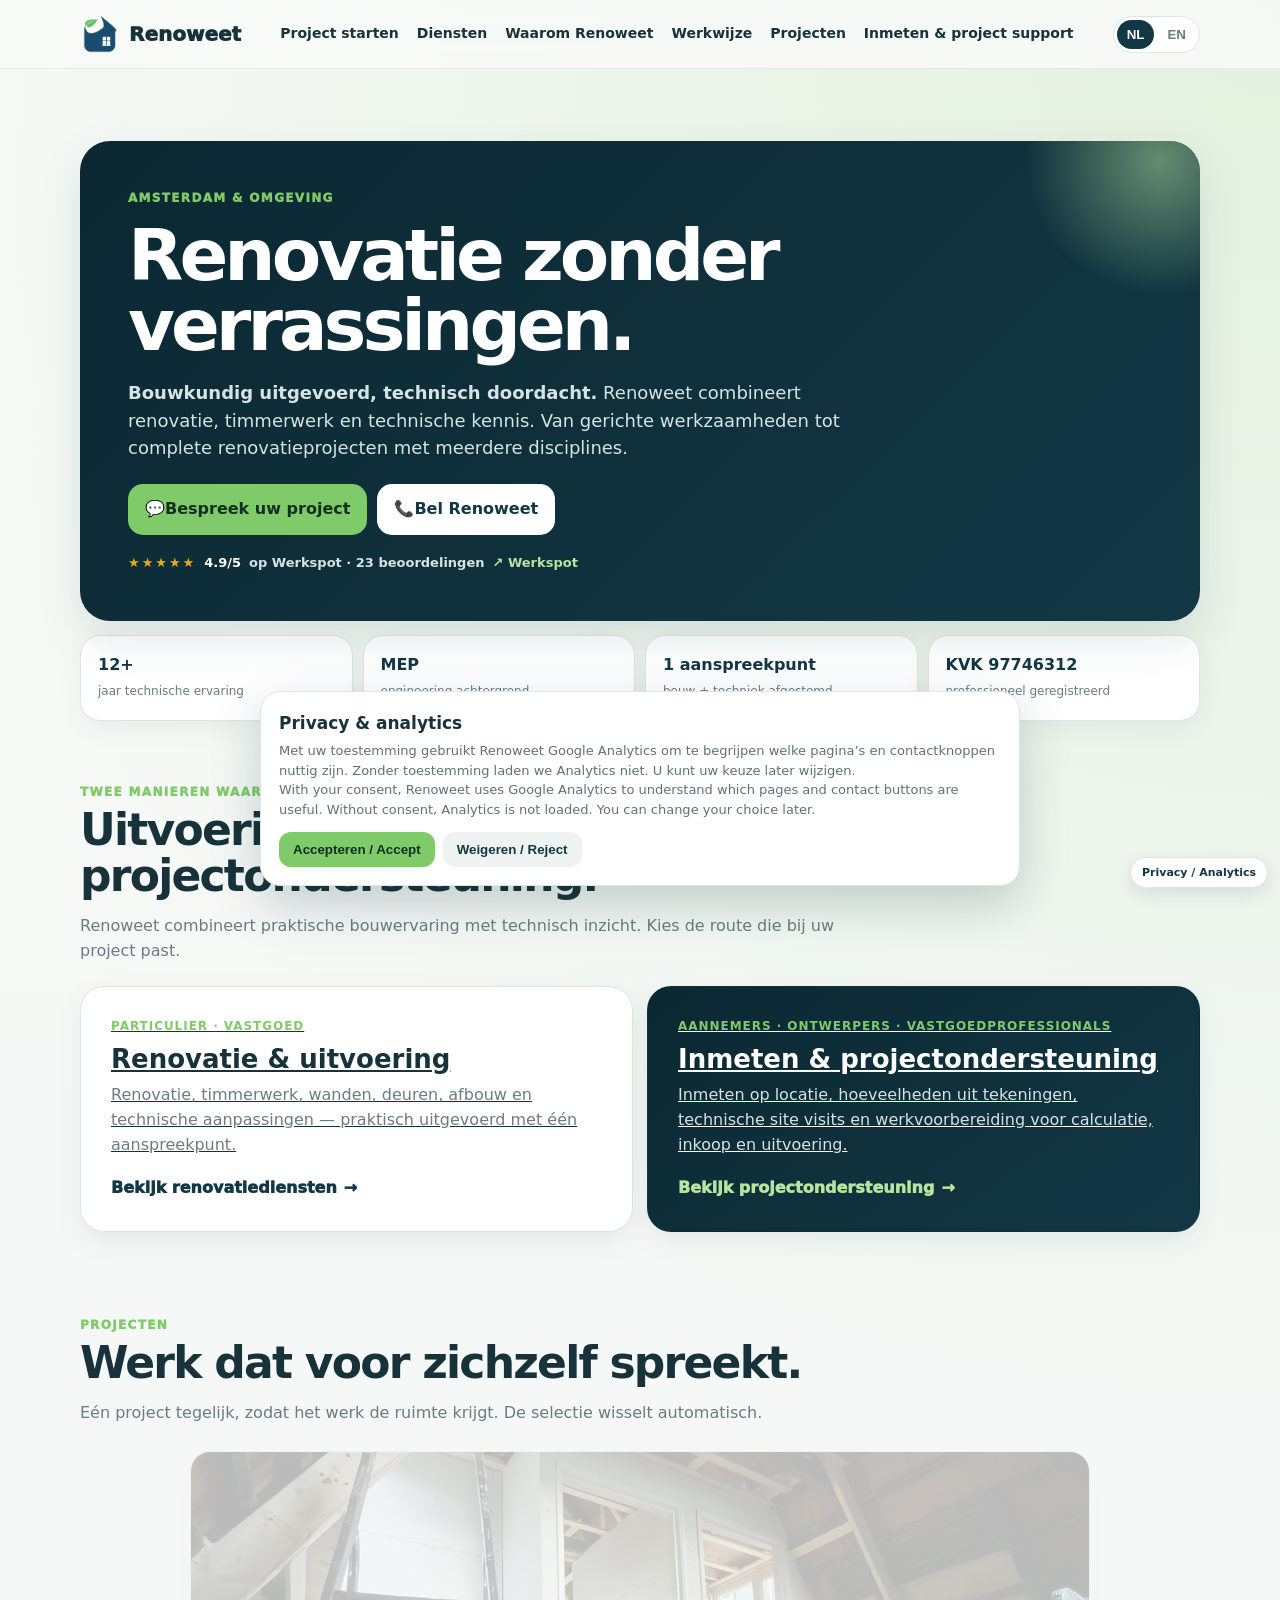
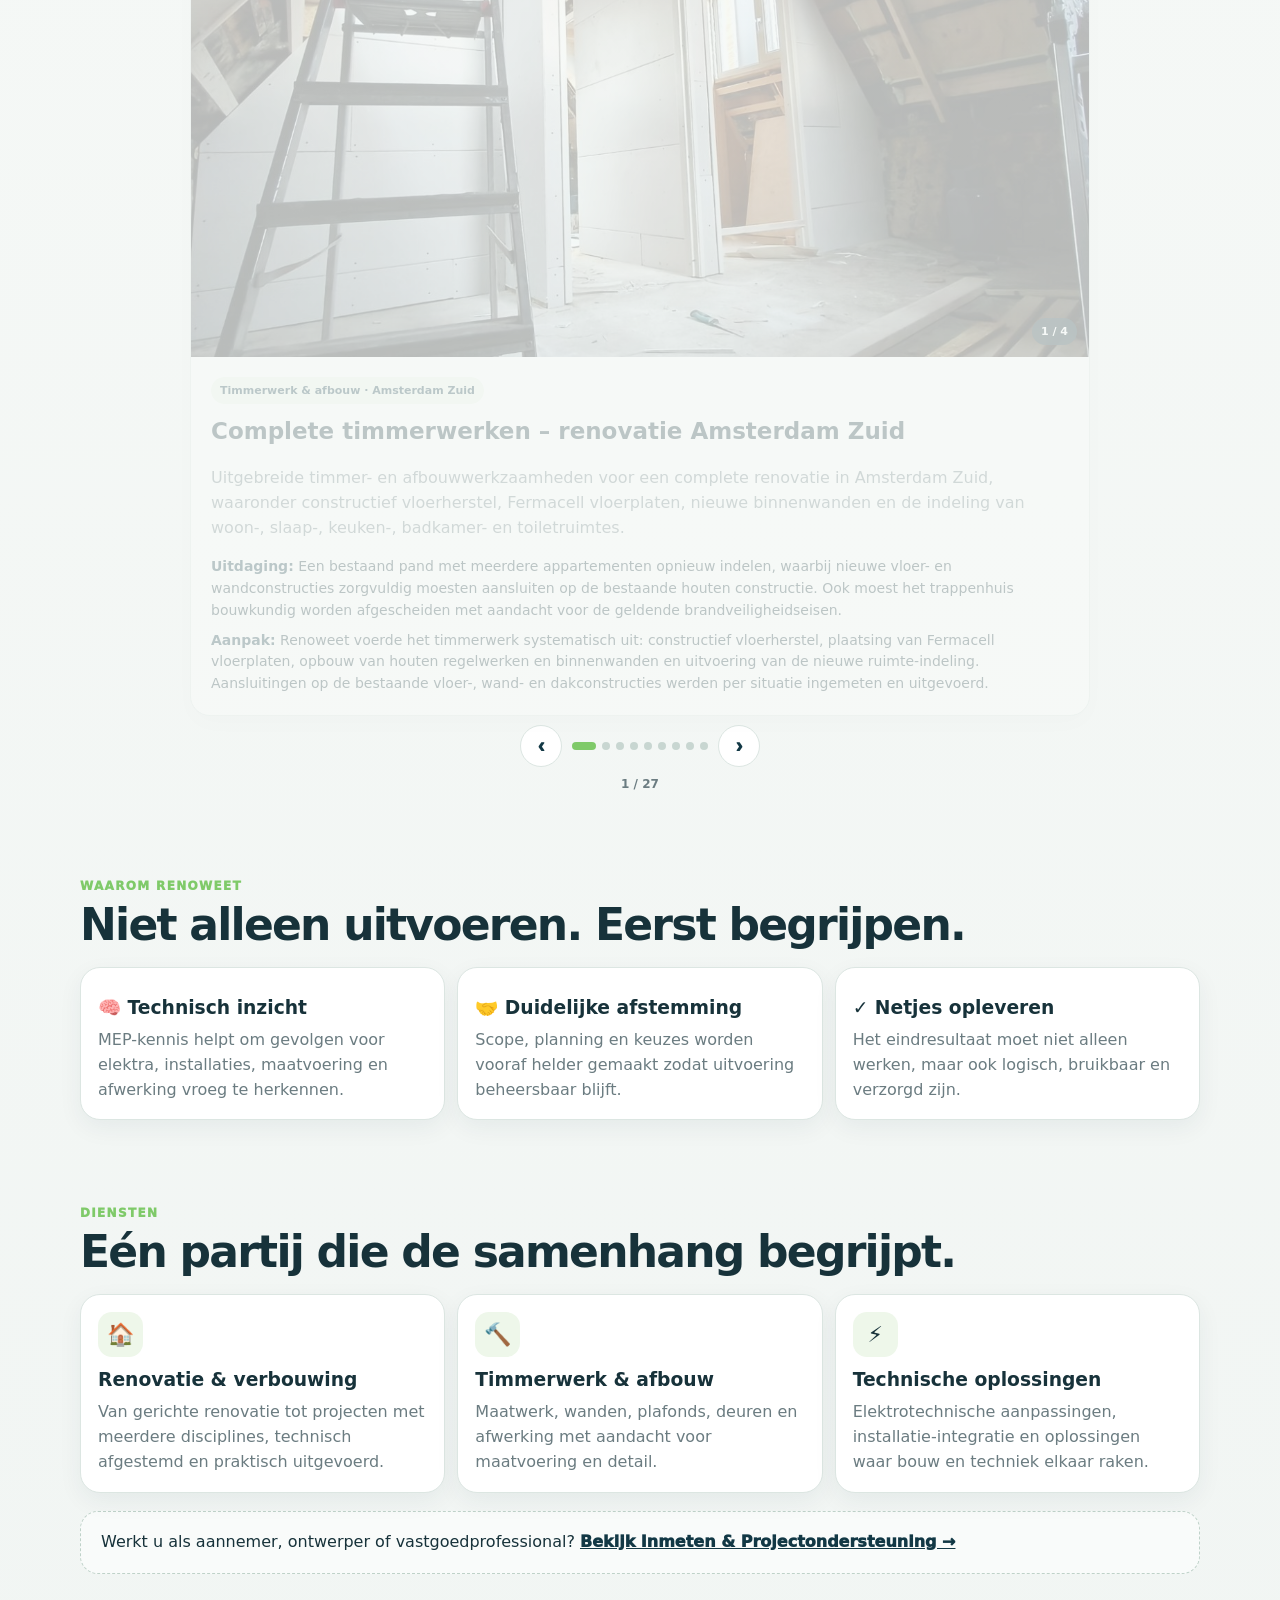
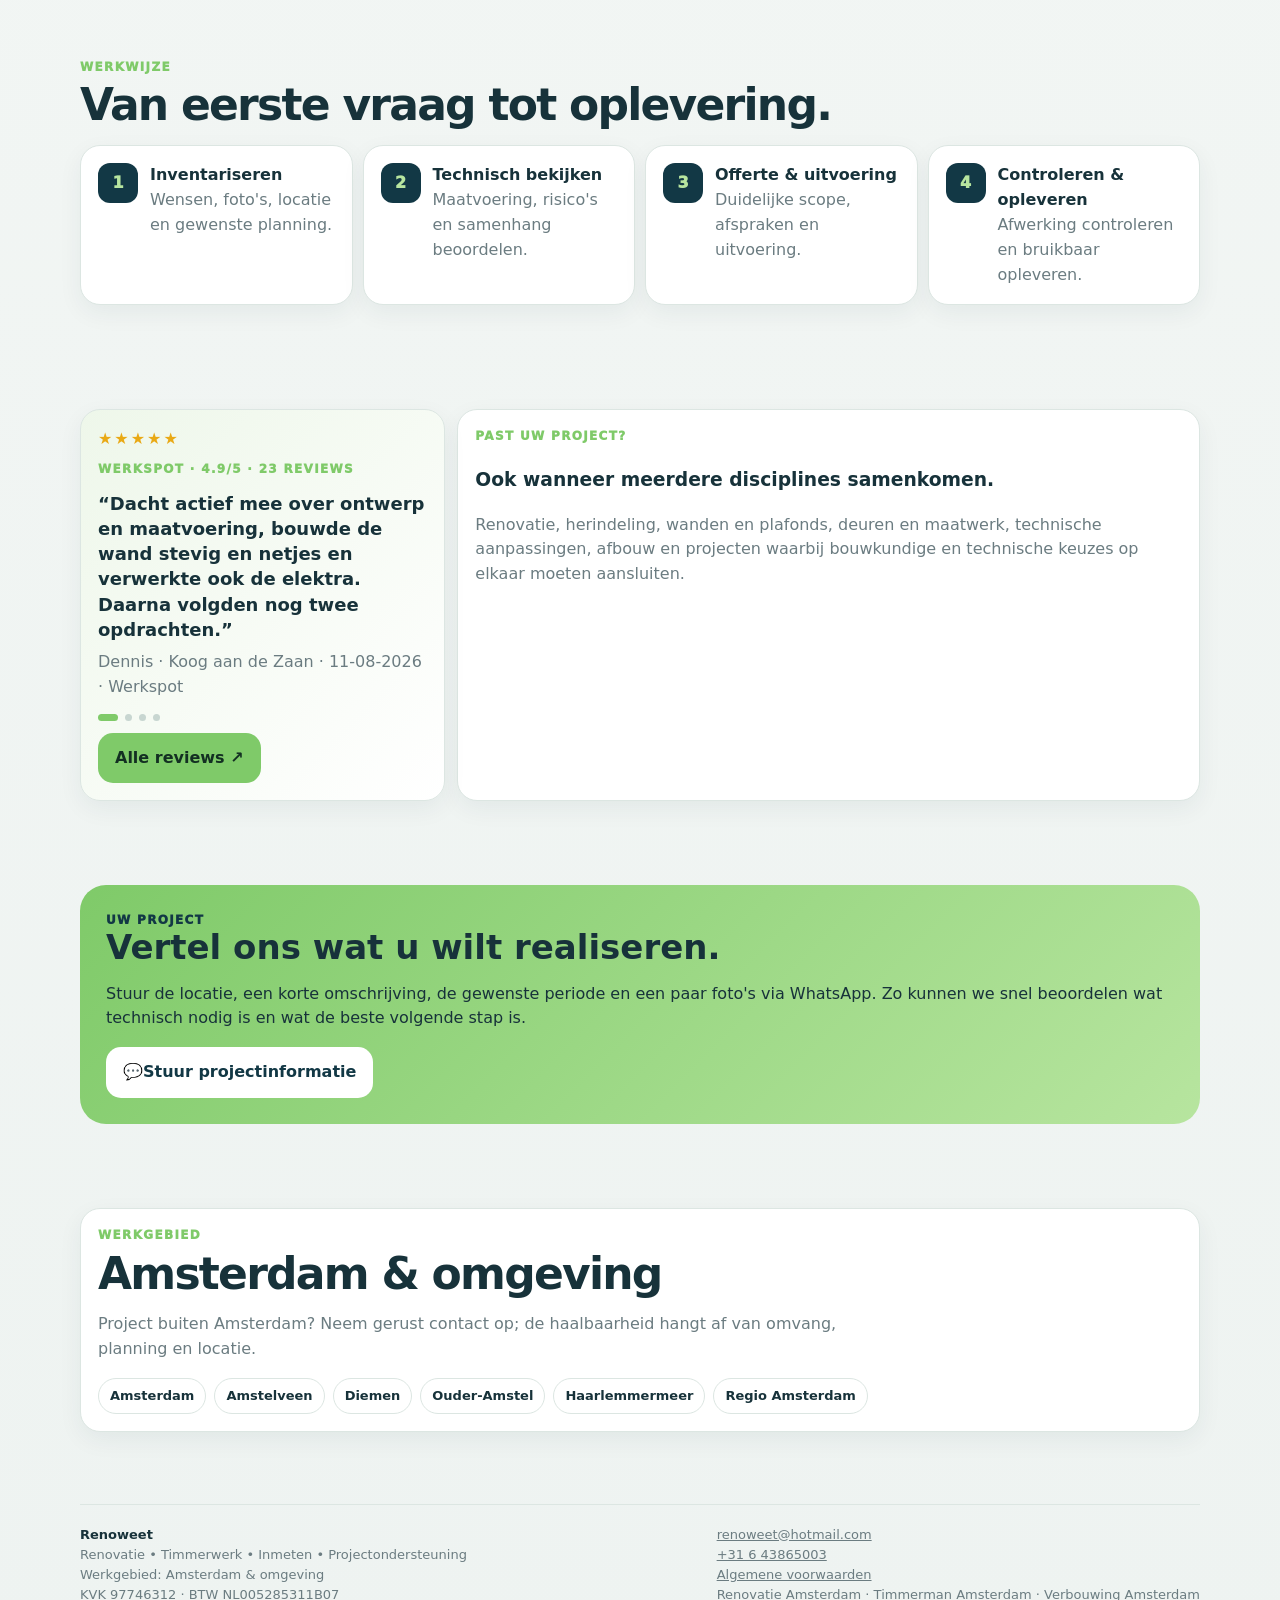
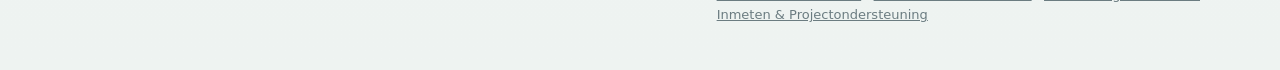
==== commit fc78d8af: "UI better" ====
--- a/index.html
+++ b/index.html
@@ -7,7 +7,7 @@
 @media(min-width:800px){.path-grid{grid-template-columns:1fr 1fr}.path-card{padding:30px}}
 </style><script type="application/ld+json">{"@context":"https://schema.org","@type":["LocalBusiness","GeneralContractor"],"@id":"https://www.renoweet.nl/#business","name":"Renoweet","url":"https://www.renoweet.nl/","logo":"https://www.renoweet.nl/renoweet-logo.png","image":"https://www.renoweet.nl/renoweet-logo.png","telephone":"+31643865003","email":"renoweet@hotmail.com","priceRange":"€€","areaServed":[{"@type":"City","name":"Amsterdam"},{"@type":"City","name":"Amstelveen"},{"@type":"City","name":"Diemen"},{"@type":"AdministrativeArea","name":"Ouder-Amstel"},{"@type":"AdministrativeArea","name":"Haarlemmermeer"}],"description":"Renoweet verzorgt renovatie, timmerwerk en technisch gecoördineerde projecten in Amsterdam en omgeving.","knowsAbout":["Renovatie","Verbouwing","Timmerwerk","Afbouw","Binnenwanden","Deuren","Elektrotechniek","Technische oplossingen","Bouwkundig inmeten","Quantity takeoff","Hoeveelhedenstaat","Technische site visit","Werkvoorbereiding"]}</script><style id="renoweet-consent-style">
 .rw-consent{position:fixed;z-index:9999;left:14px;right:14px;bottom:14px;max-width:760px;margin:auto;background:#fff;border:1px solid #dce6e2;border-radius:20px;box-shadow:0 18px 50px rgba(18,56,69,.22);padding:18px;color:#17323a;font-family:Inter,system-ui,-apple-system,"Segoe UI",Roboto,Arial,sans-serif}.rw-consent[hidden]{display:none}.rw-consent b{display:block;font-size:17px;margin-bottom:5px}.rw-consent p{margin:0 0 13px;color:#5f7278;font-size:13px;line-height:1.5}.rw-consent-actions{display:flex;flex-wrap:wrap;gap:8px}.rw-consent button{border:0;border-radius:12px;padding:10px 14px;font-weight:850;cursor:pointer}.rw-consent .accept{background:#7fca69;color:#132f22}.rw-consent .reject{background:#eef3f1;color:#123845}.rw-privacy-settings{position:fixed;z-index:9998;right:12px;bottom:12px;border:1px solid #dce6e2;background:#fff;color:#123845;border-radius:999px;padding:8px 11px;font:800 11px/1.2 Inter,system-ui,sans-serif;box-shadow:0 6px 18px rgba(18,56,69,.12);cursor:pointer}@media(max-width:799px){.rw-privacy-settings{bottom:78px}.rw-consent{bottom:82px}}
-</style></head><body class="lang-nl"><header><div class="container nav"><a class="brand" href="#top"><img alt="Renoweet logo" src="[data-uri]"/><span>Renoweet</span></a><nav class="navlinks"><a href="#start-project">Project starten</a><a href="#diensten">Diensten</a><a href="#waarom">Waarom Renoweet</a><a href="#werkwijze">Werkwijze</a><a href="#projecten">Projecten</a><a href="inmeten-projectondersteuning/"><span data-lang="nl">Inmeten &amp; project support</span><span data-lang="en">Measurement &amp; project support</span></a></nav><div class="lang"><button class="active" id="nlBtn">NL</button><button id="enBtn">EN</button></div></div></header><main id="top">
+</style><link href="ui-enhancements.css" rel="stylesheet"></head><body class="lang-nl"><header><div class="container nav"><a class="brand" href="#top"><img alt="Renoweet logo" src="[data-uri]"/><span>Renoweet</span></a><nav class="navlinks"><a href="#start-project">Project starten</a><a href="#diensten">Diensten</a><a href="#waarom">Waarom Renoweet</a><a href="#werkwijze">Werkwijze</a><a href="#projecten">Projecten</a><a href="inmeten-projectondersteuning/"><span data-lang="nl">Inmeten &amp; project support</span><span data-lang="en">Measurement &amp; project support</span></a></nav><div class="lang"><button class="active" id="nlBtn">NL</button><button id="enBtn">EN</button></div></div></header><main id="top">
 
 
 
@@ -15,8 +15,8 @@
 
 
 
-<section class="hero"><div class="container"><div class="hero-card"><div class="eyebrow"><span data-lang="nl">Amsterdam &amp; omgeving</span><span data-lang="en">Amsterdam &amp; surrounding area</span></div><h1><span data-lang="nl">Renovatie zonder verrassingen.</span><span data-lang="en">Renovation without surprises.</span></h1><p data-lang="nl"><b>Bouwkundig uitgevoerd, technisch doordacht.</b> Renoweet combineert renovatie, timmerwerk en technische kennis. Van gerichte werkzaamheden tot complete renovatieprojecten met meerdere disciplines.</p><p data-lang="en"><b>Built properly, thought through technically.</b> Renoweet combines renovation, carpentry and technical knowledge—from focused work to complete multi-discipline renovation projects.</p><div class="actions"><a class="btn primary" href="https://wa.me/31643865003?text=Hallo%20Renoweet%2C%20ik%20wil%20graag%20een%20project%20bespreken.%0A%0ALocatie%3A%0AWat%20moet%20er%20gebeuren%3A%0AGewenste%20periode%3A%0AFoto%27s%3A%20bijgevoegd" target="_blank">💬 <span data-lang="nl">Bespreek uw project</span><span data-lang="en">Discuss your project</span></a><a class="btn secondary" href="tel:+31643865003">📞 <span data-lang="nl">Bel Renoweet</span><span data-lang="en">Call Renoweet</span></a></div><div class="review-proof"><span class="stars">★★★★★</span><strong>4.9/5</strong><span><span data-lang="nl">op Werkspot · 23 beoordelingen</span><span data-lang="en">on Werkspot · 23 reviews</span></span><a href="https://www.werkspot.nl/profiel/renoweet/reviews" rel="noopener" target="_blank">↗ Werkspot</a></div></div><div class="trust"><div><b>4.9 / 5</b><span data-lang="nl">23 Werkspot-beoordelingen</span><span data-lang="en">23 Werkspot reviews</span></div><div><b>MEP</b><span data-lang="nl">engineering achtergrond</span><span data-lang="en">engineering background</span></div><div><b>1 aanspreekpunt</b><span data-lang="nl">bouw + techniek afgestemd</span><span data-lang="en">construction + technical coordination</span></div><div><b>KVK 97746312</b><span data-lang="nl">professioneel geregistreerd</span><span data-lang="en">professionally registered</span></div></div></div></section><section id="routes"><div class="container"><div class="eyebrow"><span data-lang="nl">Twee manieren waarop we helpen</span><span data-lang="en">Two ways we can help</span></div><h2 class="section-title"><span data-lang="nl">Uitvoering op locatie óf technische projectondersteuning.</span><span data-lang="en">On-site execution or technical project support.</span></h2><p class="sub" data-lang="nl">Renoweet combineert praktische bouwervaring met technisch inzicht. Kies de route die bij uw project past.</p><p class="sub" data-lang="en">Renoweet combines practical construction experience with technical insight. Choose the route that fits your project.</p><div class="path-grid"><article class="path-card"><div class="mini"><span data-lang="nl">Particulier · Vastgoed</span><span data-lang="en">Homeowners · Property</span></div><h3><span data-lang="nl">Renovatie &amp; uitvoering</span><span data-lang="en">Renovation &amp; execution</span></h3><p data-lang="nl">Renovatie, timmerwerk, wanden, deuren, afbouw en technische aanpassingen — praktisch uitgevoerd met één aanspreekpunt.</p><p data-lang="en">Renovation, carpentry, partitions, doors, finishing and technical modifications — practically delivered through one point of contact.</p><a class="path-link" href="#diensten"><span data-lang="nl">Bekijk renovatiediensten</span><span data-lang="en">View renovation services</span> →</a></article><article class="path-card b2b"><div class="mini"><span data-lang="nl">Aannemers · Ontwerpers · Vastgoedprofessionals</span><span data-lang="en">Contractors · Designers · Property professionals</span></div><h3><span data-lang="nl">Inmeten &amp; projectondersteuning</span><span data-lang="en">Measurement &amp; project support</span></h3><p data-lang="nl">Inmeten op locatie, hoeveelheden uit tekeningen, technische site visits en werkvoorbereiding voor calculatie, inkoop en uitvoering.</p><p data-lang="en">On-site measurement, drawing takeoffs, technical site visits and work preparation for estimating, procurement and execution.</p><a class="path-link" href="inmeten-projectondersteuning/"><span data-lang="nl">Bekijk projectondersteuning</span><span data-lang="en">View project support</span> →</a></article></div></div></section><section id="projecten"><div class="container"><div class="eyebrow"><span data-lang="nl">Projecten</span><span data-lang="en">Projects</span></div><h2 class="section-title"><span data-lang="nl">Werk dat voor zichzelf spreekt.</span><span data-lang="en">Work that speaks for itself.</span></h2><p class="sub" data-lang="nl">Eén project tegelijk, zodat het werk de ruimte krijgt. De selectie wisselt automatisch.</p><p class="sub" data-lang="en">One project at a time, so the work gets the space it deserves. The selection rotates automatically.</p><div class="projects" id="projectsGrid"><div class="project-stage" id="projectStage"></div></div><div aria-label="Project navigation" class="project-nav"><button aria-label="Previous project" id="projectPrev" type="button">‹</button><div class="project-dots" id="projectDots"></div><button aria-label="Next project" id="projectNext" type="button">›</button></div><div class="project-count" id="projectCount"></div></div></section><section id="waarom"><div class="container"><div class="eyebrow"><span data-lang="nl">Waarom Renoweet</span><span data-lang="en">Why Renoweet</span></div><h2 class="section-title"><span data-lang="nl">Niet alleen uitvoeren. Eerst begrijpen.</span><span data-lang="en">Not just execution. Understand first.</span></h2><div class="grid3"><div class="card why"><h3>🧠 <span data-lang="nl">Technisch inzicht</span><span data-lang="en">Technical insight</span></h3><p data-lang="nl">MEP-kennis helpt om gevolgen voor elektra, installaties, maatvoering en afwerking vroeg te herkennen.</p><p data-lang="en">MEP knowledge helps identify implications for electrical, services, dimensions and finishing early.</p></div><div class="card why"><h3>🤝 <span data-lang="nl">Duidelijke afstemming</span><span data-lang="en">Clear coordination</span></h3><p data-lang="nl">Scope, planning en keuzes worden vooraf helder gemaakt zodat uitvoering beheersbaar blijft.</p><p data-lang="en">Scope, planning and decisions are clarified up front so execution stays controlled.</p></div><div class="card why"><h3>✓ <span data-lang="nl">Netjes opleveren</span><span data-lang="en">Clean delivery</span></h3><p data-lang="nl">Het eindresultaat moet niet alleen werken, maar ook logisch, bruikbaar en verzorgd zijn.</p><p data-lang="en">The result should not only work, but also be logical, usable and properly finished.</p></div></div></div></section><section id="diensten"><div class="container"><div class="eyebrow"><span data-lang="nl">Diensten</span><span data-lang="en">Services</span></div><h2 class="section-title"><span data-lang="nl">Eén partij die de samenhang begrijpt.</span><span data-lang="en">One contractor who understands the whole picture.</span></h2><div class="grid3"><article class="card service"><div class="icon">🏠</div><h3><span data-lang="nl">Renovatie &amp; verbouwing</span><span data-lang="en">Renovation &amp; remodeling</span></h3><p data-lang="nl">Van gerichte renovatie tot projecten met meerdere disciplines, technisch afgestemd en praktisch uitgevoerd.</p><p data-lang="en">From focused renovations to multi-discipline projects, technically coordinated and practically delivered.</p></article><article class="card service"><div class="icon">🔨</div><h3><span data-lang="nl">Timmerwerk &amp; afbouw</span><span data-lang="en">Carpentry &amp; finishing</span></h3><p data-lang="nl">Maatwerk, wanden, plafonds, deuren en afwerking met aandacht voor maatvoering en detail.</p><p data-lang="en">Custom work, partitions, ceilings, doors and finishing with attention to measurement and detail.</p></article><article class="card service"><div class="icon">⚡</div><h3><span data-lang="nl">Technische oplossingen</span><span data-lang="en">Technical solutions</span></h3><p data-lang="nl">Elektrotechnische aanpassingen, installatie-integratie en oplossingen waar bouw en techniek elkaar raken.</p><p data-lang="en">Electrical modifications, installation integration and solutions where construction and technology meet.</p></article></div><div class="service-bridge"><span data-lang="nl">Werkt u als aannemer, ontwerper of vastgoedprofessional? </span><span data-lang="en">Are you a contractor, designer or property professional? </span><a href="inmeten-projectondersteuning/"><span data-lang="nl">Bekijk Inmeten &amp; Projectondersteuning →</span><span data-lang="en">View Measurement &amp; Project Support →</span></a></div></div></section><section id="werkwijze"><div class="container"><div class="eyebrow"><span data-lang="nl">Werkwijze</span><span data-lang="en">Approach</span></div><h2 class="section-title"><span data-lang="nl">Van eerste vraag tot oplevering.</span><span data-lang="en">From first question to delivery.</span></h2><div class="process"><div class="card step"><div class="num">1</div><div><b><span data-lang="nl">Inventariseren</span><span data-lang="en">Assess</span></b><div class="sub"><span data-lang="nl">Wensen, foto's, locatie en gewenste planning.</span><span data-lang="en">Needs, photos, location and desired timing.</span></div></div></div><div class="card step"><div class="num">2</div><div><b><span data-lang="nl">Technisch bekijken</span><span data-lang="en">Technical review</span></b><div class="sub"><span data-lang="nl">Maatvoering, risico's en samenhang beoordelen.</span><span data-lang="en">Review dimensions, risks and dependencies.</span></div></div></div><div class="card step"><div class="num">3</div><div><b><span data-lang="nl">Offerte &amp; uitvoering</span><span data-lang="en">Quote &amp; execute</span></b><div class="sub"><span data-lang="nl">Duidelijke scope, afspraken en uitvoering.</span><span data-lang="en">Clear scope, agreements and execution.</span></div></div></div><div class="card step"><div class="num">4</div><div><b><span data-lang="nl">Controleren &amp; opleveren</span><span data-lang="en">Check &amp; deliver</span></b><div class="sub"><span data-lang="nl">Afwerking controleren en bruikbaar opleveren.</span><span data-lang="en">Check finishing and deliver ready to use.</span></div></div></div></div></div></section><section><div class="container grid3"><div class="card review" id="reviewCard"><div class="stars">★★★★★</div><div class="eyebrow" id="reviewSource" style="margin-top:8px">Reviews</div><blockquote id="reviewQuote" style="margin:12px 0 8px;font-size:18px;font-weight:800;line-height:1.4">“Snel, meedenkend, afspraak nakomen.”</blockquote><p class="sub" id="reviewMeta" style="margin:0 0 14px">Binnenwand plaatsen · 28 aug 2026</p><div id="reviewDots" style="display:flex;gap:7px;margin:12px 0"></div><a class="btn primary" href="https://www.werkspot.nl/profiel/renoweet/reviews" id="reviewLink" rel="noopener" target="_blank"><span data-lang="nl">Alle reviews ↗</span><span data-lang="en">All reviews ↗</span></a></div><div class="card" style="grid-column:span 2"><div class="eyebrow"><span data-lang="nl">Past uw project?</span><span data-lang="en">Is your project a fit?</span></div><h3><span data-lang="nl">Ook wanneer meerdere disciplines samenkomen.</span><span data-lang="en">Especially when several disciplines come together.</span></h3><p class="sub" data-lang="nl">Renovatie, herindeling, wanden en plafonds, deuren en maatwerk, technische aanpassingen, afbouw en projecten waarbij bouwkundige en technische keuzes op elkaar moeten aansluiten.</p><p class="sub" data-lang="en">Renovation, reconfiguration, partitions and ceilings, doors and custom work, technical modifications, finishing and projects where construction and technical decisions must work together.</p></div></div></section><section id="start-project"><div class="container"><div class="cta"><div class="eyebrow" style="color:var(--navy)"><span data-lang="nl">Uw project</span><span data-lang="en">Your project</span></div><h2><span data-lang="nl">Vertel ons wat u wilt realiseren.</span><span data-lang="en">Tell us what you want to achieve.</span></h2><p data-lang="nl">Stuur de locatie, een korte omschrijving, de gewenste periode en een paar foto's via WhatsApp. Zo kunnen we snel beoordelen wat technisch nodig is en wat de beste volgende stap is.</p><p data-lang="en">Send the location, a short description, preferred timing and a few photos via WhatsApp. That lets us quickly assess the technical needs and the best next step.</p><a class="btn secondary" href="https://wa.me/31643865003?text=Hallo%20Renoweet%2C%20ik%20wil%20graag%20een%20project%20bespreken.%0A%0ALocatie%3A%0AWat%20moet%20er%20gebeuren%3A%0AGewenste%20periode%3A%0AFoto%27s%3A%20bijgevoegd" target="_blank">💬 <span data-lang="nl">Stuur projectinformatie</span><span data-lang="en">Send project details</span></a></div></div></section><section><div class="container"><div class="card"><div class="eyebrow"><span data-lang="nl">Werkgebied</span><span data-lang="en">Service area</span></div><h2 class="section-title"><span data-lang="nl">Amsterdam &amp; omgeving</span><span data-lang="en">Amsterdam &amp; surrounding area</span></h2><p class="sub" data-lang="nl">Project buiten Amsterdam? Neem gerust contact op; de haalbaarheid hangt af van omvang, planning en locatie.</p><p class="sub" data-lang="en">Project outside Amsterdam? Get in touch; feasibility depends on scope, timing and location.</p><div class="area"><span>Amsterdam</span><span>Amstelveen</span><span>Diemen</span><span>Ouder-Amstel</span><span>Haarlemmermeer</span><span>Regio Amsterdam</span></div></div></div></section></main>
-<footer class="footer"><div class="container footer-grid"><div><b style="color:var(--text)">Renoweet</b><br/>Renovatie • Timmerwerk • Inmeten • Projectondersteuning<br/>Werkgebied: Amsterdam &amp; omgeving<br/>KVK 97746312 · BTW NL005285311B07</div><div><a href="mailto:renoweet@hotmail.com">renoweet@hotmail.com</a><br/><a href="tel:+31643865003">+31 6 43865003</a><br/><a href="algemene-voorwaarden-renoweet.pdf" target="_blank">Algemene voorwaarden</a><br/><a href="renovatie-amsterdam/">Renovatie Amsterdam</a> · <a href="timmerman-amsterdam/">Timmerman Amsterdam</a> · <a href="verbouwing-amsterdam/">Verbouwing Amsterdam</a><br/><a href="inmeten-projectondersteuning/">Inmeten &amp; Projectondersteuning</a></div></div></footer><div class="bottom"><div class="bottom-inner"><a class="btn secondary" href="tel:+31643865003">📞 Bellen</a><a class="btn primary" href="https://wa.me/31643865003" target="_blank">💬 WhatsApp</a></div></div><script src="projects.js"></script><script>
+<section class="hero"><div class="container"><div class="hero-card"><div class="eyebrow"><span data-lang="nl">Amsterdam &amp; omgeving</span><span data-lang="en">Amsterdam &amp; surrounding area</span></div><h1><span data-lang="nl">Renovatie zonder verrassingen.</span><span data-lang="en">Renovation without surprises.</span></h1><p data-lang="nl"><b>Bouwkundig uitgevoerd, technisch doordacht.</b> Renoweet combineert renovatie, timmerwerk en technische kennis. Van gerichte werkzaamheden tot complete renovatieprojecten met meerdere disciplines.</p><p data-lang="en"><b>Built properly, thought through technically.</b> Renoweet combines renovation, carpentry and technical knowledge—from focused work to complete multi-discipline renovation projects.</p><div class="actions"><a class="btn primary" href="https://wa.me/31643865003?text=Hallo%20Renoweet%2C%20ik%20wil%20graag%20een%20project%20bespreken.%0A%0ALocatie%3A%0AWat%20moet%20er%20gebeuren%3A%0AGewenste%20periode%3A%0AFoto%27s%3A%20bijgevoegd" target="_blank">💬 <span data-lang="nl">Bespreek uw project</span><span data-lang="en">Discuss your project</span></a><a class="btn secondary" href="tel:+31643865003">📞 <span data-lang="nl">Bel Renoweet</span><span data-lang="en">Call Renoweet</span></a></div><div class="review-proof"><span class="stars">★★★★★</span><strong>4.9/5</strong><span><span data-lang="nl">op Werkspot · 23 beoordelingen</span><span data-lang="en">on Werkspot · 23 reviews</span></span><a href="https://www.werkspot.nl/profiel/renoweet/reviews" rel="noopener" target="_blank">↗ Werkspot</a></div></div><div class="trust"><div><b>12+</b><span data-lang="nl">jaar technische ervaring</span><span data-lang="en">years of technical experience</span></div><div><b>MEP</b><span data-lang="nl">engineering achtergrond</span><span data-lang="en">engineering background</span></div><div><b>1 aanspreekpunt</b><span data-lang="nl">bouw + techniek afgestemd</span><span data-lang="en">construction + technical coordination</span></div><div><b>KVK 97746312</b><span data-lang="nl">professioneel geregistreerd</span><span data-lang="en">professionally registered</span></div></div></div></section><section id="routes"><div class="container"><div class="eyebrow"><span data-lang="nl">Twee manieren waarop we helpen</span><span data-lang="en">Two ways we can help</span></div><h2 class="section-title"><span data-lang="nl">Uitvoering op locatie óf technische projectondersteuning.</span><span data-lang="en">On-site execution or technical project support.</span></h2><p class="sub" data-lang="nl">Renoweet combineert praktische bouwervaring met technisch inzicht. Kies de route die bij uw project past.</p><p class="sub" data-lang="en">Renoweet combines practical construction experience with technical insight. Choose the route that fits your project.</p><div class="path-grid"><a class="path-card path-card-link" href="#diensten"><div class="mini"><span data-lang="nl">Particulier · Vastgoed</span><span data-lang="en">Homeowners · Property</span></div><h3><span data-lang="nl">Renovatie &amp; uitvoering</span><span data-lang="en">Renovation &amp; execution</span></h3><p data-lang="nl">Renovatie, timmerwerk, wanden, deuren, afbouw en technische aanpassingen — praktisch uitgevoerd met één aanspreekpunt.</p><p data-lang="en">Renovation, carpentry, partitions, doors, finishing and technical modifications — practically delivered through one point of contact.</p><span class="path-link"><span data-lang="nl">Bekijk renovatiediensten</span><span data-lang="en">View renovation services</span> →</span></a><a class="path-card path-card-link b2b" href="inmeten-projectondersteuning/"><div class="mini"><span data-lang="nl">Aannemers · Ontwerpers · Vastgoedprofessionals</span><span data-lang="en">Contractors · Designers · Property professionals</span></div><h3><span data-lang="nl">Inmeten &amp; projectondersteuning</span><span data-lang="en">Measurement &amp; project support</span></h3><p data-lang="nl">Inmeten op locatie, hoeveelheden uit tekeningen, technische site visits en werkvoorbereiding voor calculatie, inkoop en uitvoering.</p><p data-lang="en">On-site measurement, drawing takeoffs, technical site visits and work preparation for estimating, procurement and execution.</p><span class="path-link"><span data-lang="nl">Bekijk projectondersteuning</span><span data-lang="en">View project support</span> →</span></a></div></div></section><section id="projecten"><div class="container"><div class="eyebrow"><span data-lang="nl">Projecten</span><span data-lang="en">Projects</span></div><h2 class="section-title"><span data-lang="nl">Werk dat voor zichzelf spreekt.</span><span data-lang="en">Work that speaks for itself.</span></h2><p class="sub" data-lang="nl">Eén project tegelijk, zodat het werk de ruimte krijgt. De selectie wisselt automatisch.</p><p class="sub" data-lang="en">One project at a time, so the work gets the space it deserves. The selection rotates automatically.</p><div class="projects" id="projectsGrid"><div class="project-stage" id="projectStage"></div></div><div aria-label="Project navigation" class="project-nav"><button aria-label="Previous project" id="projectPrev" type="button">‹</button><div class="project-dots" id="projectDots"></div><button aria-label="Next project" id="projectNext" type="button">›</button></div><div class="project-count" id="projectCount"></div></div></section><section id="waarom"><div class="container"><div class="eyebrow"><span data-lang="nl">Waarom Renoweet</span><span data-lang="en">Why Renoweet</span></div><h2 class="section-title"><span data-lang="nl">Niet alleen uitvoeren. Eerst begrijpen.</span><span data-lang="en">Not just execution. Understand first.</span></h2><div class="grid3"><div class="card why"><h3>🧠 <span data-lang="nl">Technisch inzicht</span><span data-lang="en">Technical insight</span></h3><p data-lang="nl">MEP-kennis helpt om gevolgen voor elektra, installaties, maatvoering en afwerking vroeg te herkennen.</p><p data-lang="en">MEP knowledge helps identify implications for electrical, services, dimensions and finishing early.</p></div><div class="card why"><h3>🤝 <span data-lang="nl">Duidelijke afstemming</span><span data-lang="en">Clear coordination</span></h3><p data-lang="nl">Scope, planning en keuzes worden vooraf helder gemaakt zodat uitvoering beheersbaar blijft.</p><p data-lang="en">Scope, planning and decisions are clarified up front so execution stays controlled.</p></div><div class="card why"><h3>✓ <span data-lang="nl">Netjes opleveren</span><span data-lang="en">Clean delivery</span></h3><p data-lang="nl">Het eindresultaat moet niet alleen werken, maar ook logisch, bruikbaar en verzorgd zijn.</p><p data-lang="en">The result should not only work, but also be logical, usable and properly finished.</p></div></div></div></section><section id="diensten"><div class="container"><div class="eyebrow"><span data-lang="nl">Diensten</span><span data-lang="en">Services</span></div><h2 class="section-title"><span data-lang="nl">Eén partij die de samenhang begrijpt.</span><span data-lang="en">One contractor who understands the whole picture.</span></h2><div class="grid3"><article class="card service"><div class="icon">🏠</div><h3><span data-lang="nl">Renovatie &amp; verbouwing</span><span data-lang="en">Renovation &amp; remodeling</span></h3><p data-lang="nl">Van gerichte renovatie tot projecten met meerdere disciplines, technisch afgestemd en praktisch uitgevoerd.</p><p data-lang="en">From focused renovations to multi-discipline projects, technically coordinated and practically delivered.</p></article><article class="card service"><div class="icon">🔨</div><h3><span data-lang="nl">Timmerwerk &amp; afbouw</span><span data-lang="en">Carpentry &amp; finishing</span></h3><p data-lang="nl">Maatwerk, wanden, plafonds, deuren en afwerking met aandacht voor maatvoering en detail.</p><p data-lang="en">Custom work, partitions, ceilings, doors and finishing with attention to measurement and detail.</p></article><article class="card service"><div class="icon">⚡</div><h3><span data-lang="nl">Technische oplossingen</span><span data-lang="en">Technical solutions</span></h3><p data-lang="nl">Elektrotechnische aanpassingen, installatie-integratie en oplossingen waar bouw en techniek elkaar raken.</p><p data-lang="en">Electrical modifications, installation integration and solutions where construction and technology meet.</p></article></div><div class="service-bridge"><span data-lang="nl">Werkt u als aannemer, ontwerper of vastgoedprofessional? </span><span data-lang="en">Are you a contractor, designer or property professional? </span><a href="inmeten-projectondersteuning/"><span data-lang="nl">Bekijk Inmeten &amp; Projectondersteuning →</span><span data-lang="en">View Measurement &amp; Project Support →</span></a></div></div></section><section id="werkwijze"><div class="container"><div class="eyebrow"><span data-lang="nl">Werkwijze</span><span data-lang="en">Approach</span></div><h2 class="section-title"><span data-lang="nl">Van eerste vraag tot oplevering.</span><span data-lang="en">From first question to delivery.</span></h2><div class="process"><div class="card step"><div class="num">1</div><div><b><span data-lang="nl">Inventariseren</span><span data-lang="en">Assess</span></b><div class="sub"><span data-lang="nl">Wensen, foto's, locatie en gewenste planning.</span><span data-lang="en">Needs, photos, location and desired timing.</span></div></div></div><div class="card step"><div class="num">2</div><div><b><span data-lang="nl">Technisch bekijken</span><span data-lang="en">Technical review</span></b><div class="sub"><span data-lang="nl">Maatvoering, risico's en samenhang beoordelen.</span><span data-lang="en">Review dimensions, risks and dependencies.</span></div></div></div><div class="card step"><div class="num">3</div><div><b><span data-lang="nl">Offerte &amp; uitvoering</span><span data-lang="en">Quote &amp; execute</span></b><div class="sub"><span data-lang="nl">Duidelijke scope, afspraken en uitvoering.</span><span data-lang="en">Clear scope, agreements and execution.</span></div></div></div><div class="card step"><div class="num">4</div><div><b><span data-lang="nl">Controleren &amp; opleveren</span><span data-lang="en">Check &amp; deliver</span></b><div class="sub"><span data-lang="nl">Afwerking controleren en bruikbaar opleveren.</span><span data-lang="en">Check finishing and deliver ready to use.</span></div></div></div></div></div></section><section><div class="container grid3"><div class="card review" id="reviewCard"><div class="stars">★★★★★</div><div class="eyebrow" id="reviewSource" style="margin-top:8px">Reviews</div><blockquote id="reviewQuote" style="margin:12px 0 8px;font-size:18px;font-weight:800;line-height:1.4">“Snel, meedenkend, afspraak nakomen.”</blockquote><p class="sub" id="reviewMeta" style="margin:0 0 14px">Binnenwand plaatsen · 28 aug 2026</p><div id="reviewDots" style="display:flex;gap:7px;margin:12px 0"></div><a class="btn primary" href="https://www.werkspot.nl/profiel/renoweet/reviews" id="reviewLink" rel="noopener" target="_blank"><span data-lang="nl">Alle reviews ↗</span><span data-lang="en">All reviews ↗</span></a></div><div class="card" style="grid-column:span 2"><div class="eyebrow"><span data-lang="nl">Past uw project?</span><span data-lang="en">Is your project a fit?</span></div><h3><span data-lang="nl">Ook wanneer meerdere disciplines samenkomen.</span><span data-lang="en">Especially when several disciplines come together.</span></h3><p class="sub" data-lang="nl">Renovatie, herindeling, wanden en plafonds, deuren en maatwerk, technische aanpassingen, afbouw en projecten waarbij bouwkundige en technische keuzes op elkaar moeten aansluiten.</p><p class="sub" data-lang="en">Renovation, reconfiguration, partitions and ceilings, doors and custom work, technical modifications, finishing and projects where construction and technical decisions must work together.</p></div></div></section><section id="start-project"><div class="container"><div class="cta"><div class="eyebrow" style="color:var(--navy)"><span data-lang="nl">Uw project</span><span data-lang="en">Your project</span></div><h2><span data-lang="nl">Vertel ons wat u wilt realiseren.</span><span data-lang="en">Tell us what you want to achieve.</span></h2><p data-lang="nl">Stuur de locatie, een korte omschrijving, de gewenste periode en een paar foto's via WhatsApp. Zo kunnen we snel beoordelen wat technisch nodig is en wat de beste volgende stap is.</p><p data-lang="en">Send the location, a short description, preferred timing and a few photos via WhatsApp. That lets us quickly assess the technical needs and the best next step.</p><a class="btn secondary" href="https://wa.me/31643865003?text=Hallo%20Renoweet%2C%20ik%20wil%20graag%20een%20project%20bespreken.%0A%0ALocatie%3A%0AWat%20moet%20er%20gebeuren%3A%0AGewenste%20periode%3A%0AFoto%27s%3A%20bijgevoegd" target="_blank">💬 <span data-lang="nl">Stuur projectinformatie</span><span data-lang="en">Send project details</span></a></div></div></section><section><div class="container"><div class="card"><div class="eyebrow"><span data-lang="nl">Werkgebied</span><span data-lang="en">Service area</span></div><h2 class="section-title"><span data-lang="nl">Amsterdam &amp; omgeving</span><span data-lang="en">Amsterdam &amp; surrounding area</span></h2><p class="sub" data-lang="nl">Project buiten Amsterdam? Neem gerust contact op; de haalbaarheid hangt af van omvang, planning en locatie.</p><p class="sub" data-lang="en">Project outside Amsterdam? Get in touch; feasibility depends on scope, timing and location.</p><div class="area"><span>Amsterdam</span><span>Amstelveen</span><span>Diemen</span><span>Ouder-Amstel</span><span>Haarlemmermeer</span><span>Regio Amsterdam</span></div></div></div></section></main>
+<footer class="footer"><div class="container footer-grid"><div><b style="color:var(--text)">Renoweet</b><br/>Renovatie • Timmerwerk • Inmeten • Projectondersteuning<br/>Werkgebied: Amsterdam &amp; omgeving<br/>KVK 97746312 · BTW NL005285311B07</div><div><a href="mailto:renoweet@hotmail.com">renoweet@hotmail.com</a><br/><a href="tel:+31643865003">+31 6 43865003</a><br/><a href="algemene-voorwaarden-renoweet.pdf" target="_blank">Algemene voorwaarden</a><br/><a href="renovatie-amsterdam/">Renovatie Amsterdam</a> · <a href="deuren-plaatsen-amsterdam/">Timmerman Amsterdam</a> · <a href="verbouwing-amsterdam/">Verbouwing Amsterdam</a><br/><a href="inmeten-projectondersteuning/">Inmeten &amp; Projectondersteuning</a></div></div></footer><div class="bottom"><div class="bottom-inner"><a class="btn secondary" href="tel:+31643865003">📞 Bellen</a><a class="btn primary" href="https://wa.me/31643865003" target="_blank">💬 WhatsApp</a></div></div><script src="projects.js"></script><script>
 const body=document.body,nl=document.getElementById('nlBtn'),en=document.getElementById('enBtn');
 const renoweetReviews=window.RENOWEET_REVIEWS||[];
 const reviewMeta=window.RENOWEET_REVIEW_META||{};
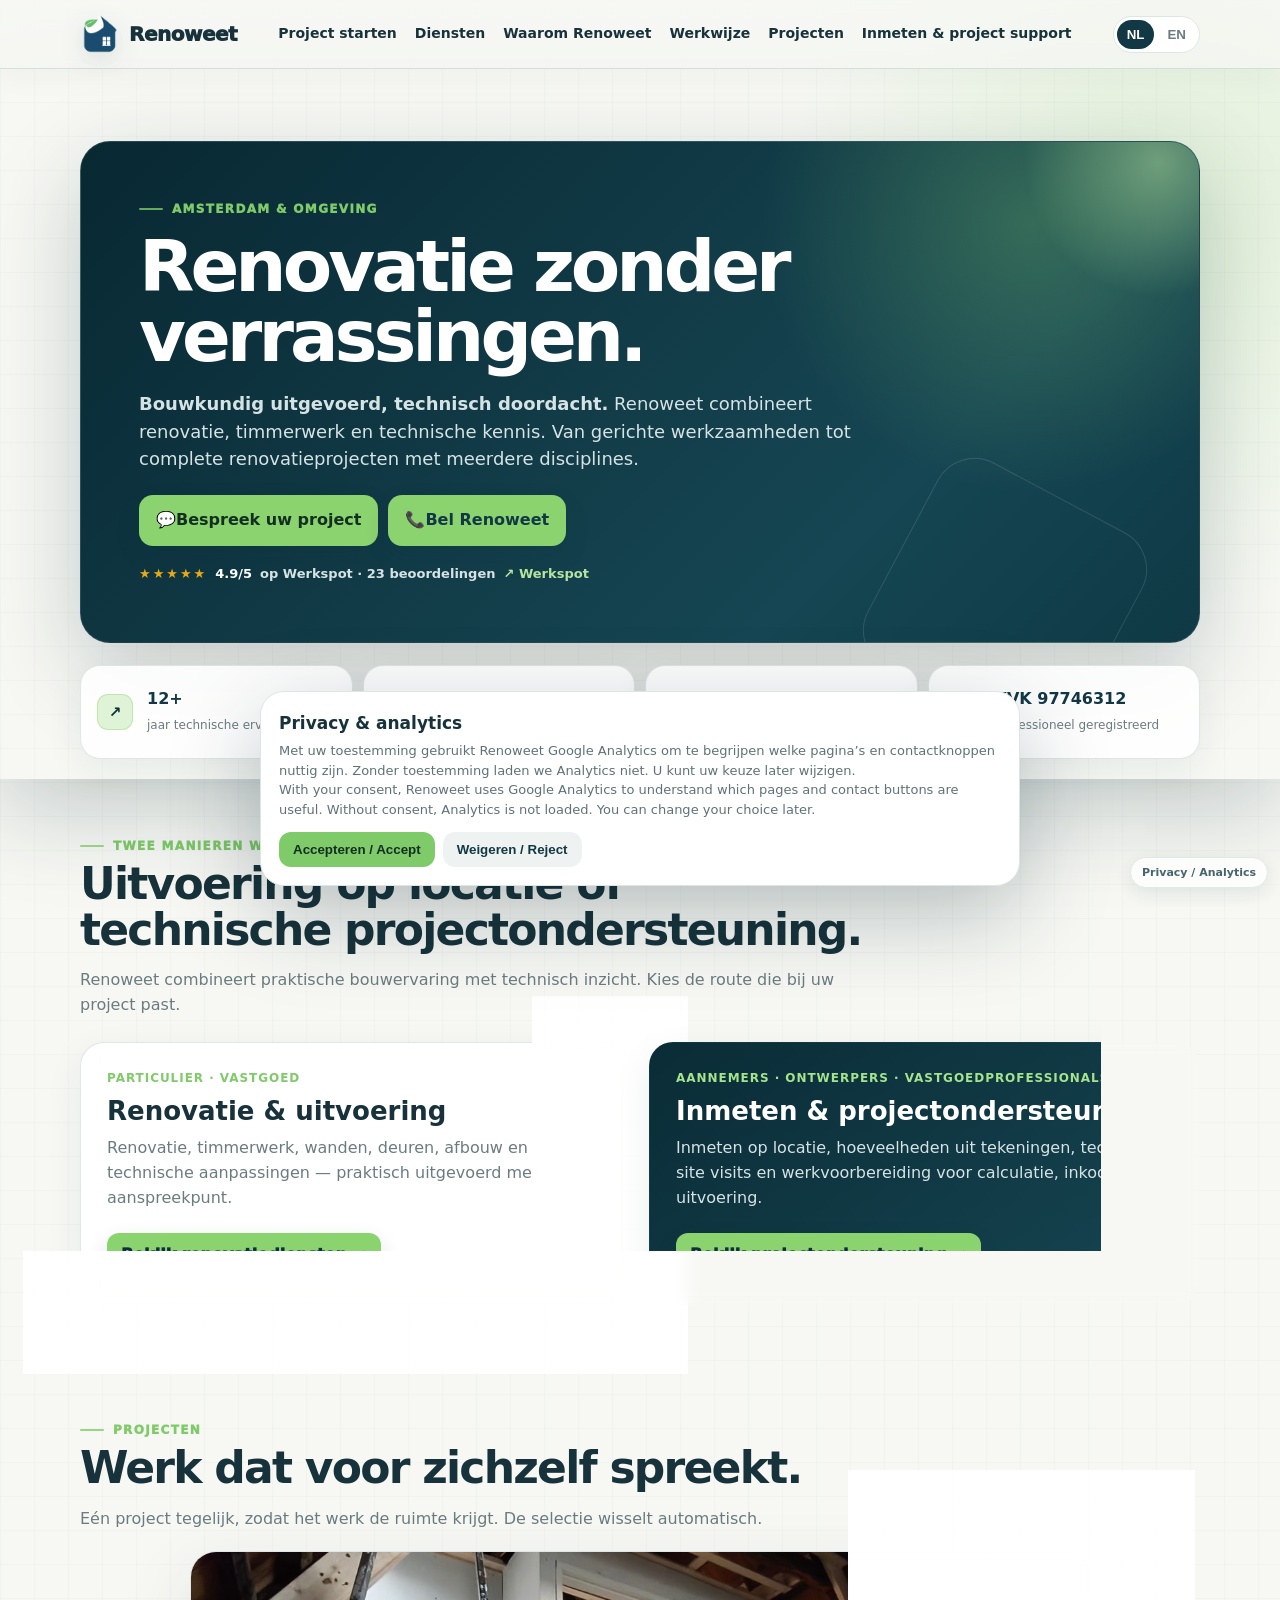
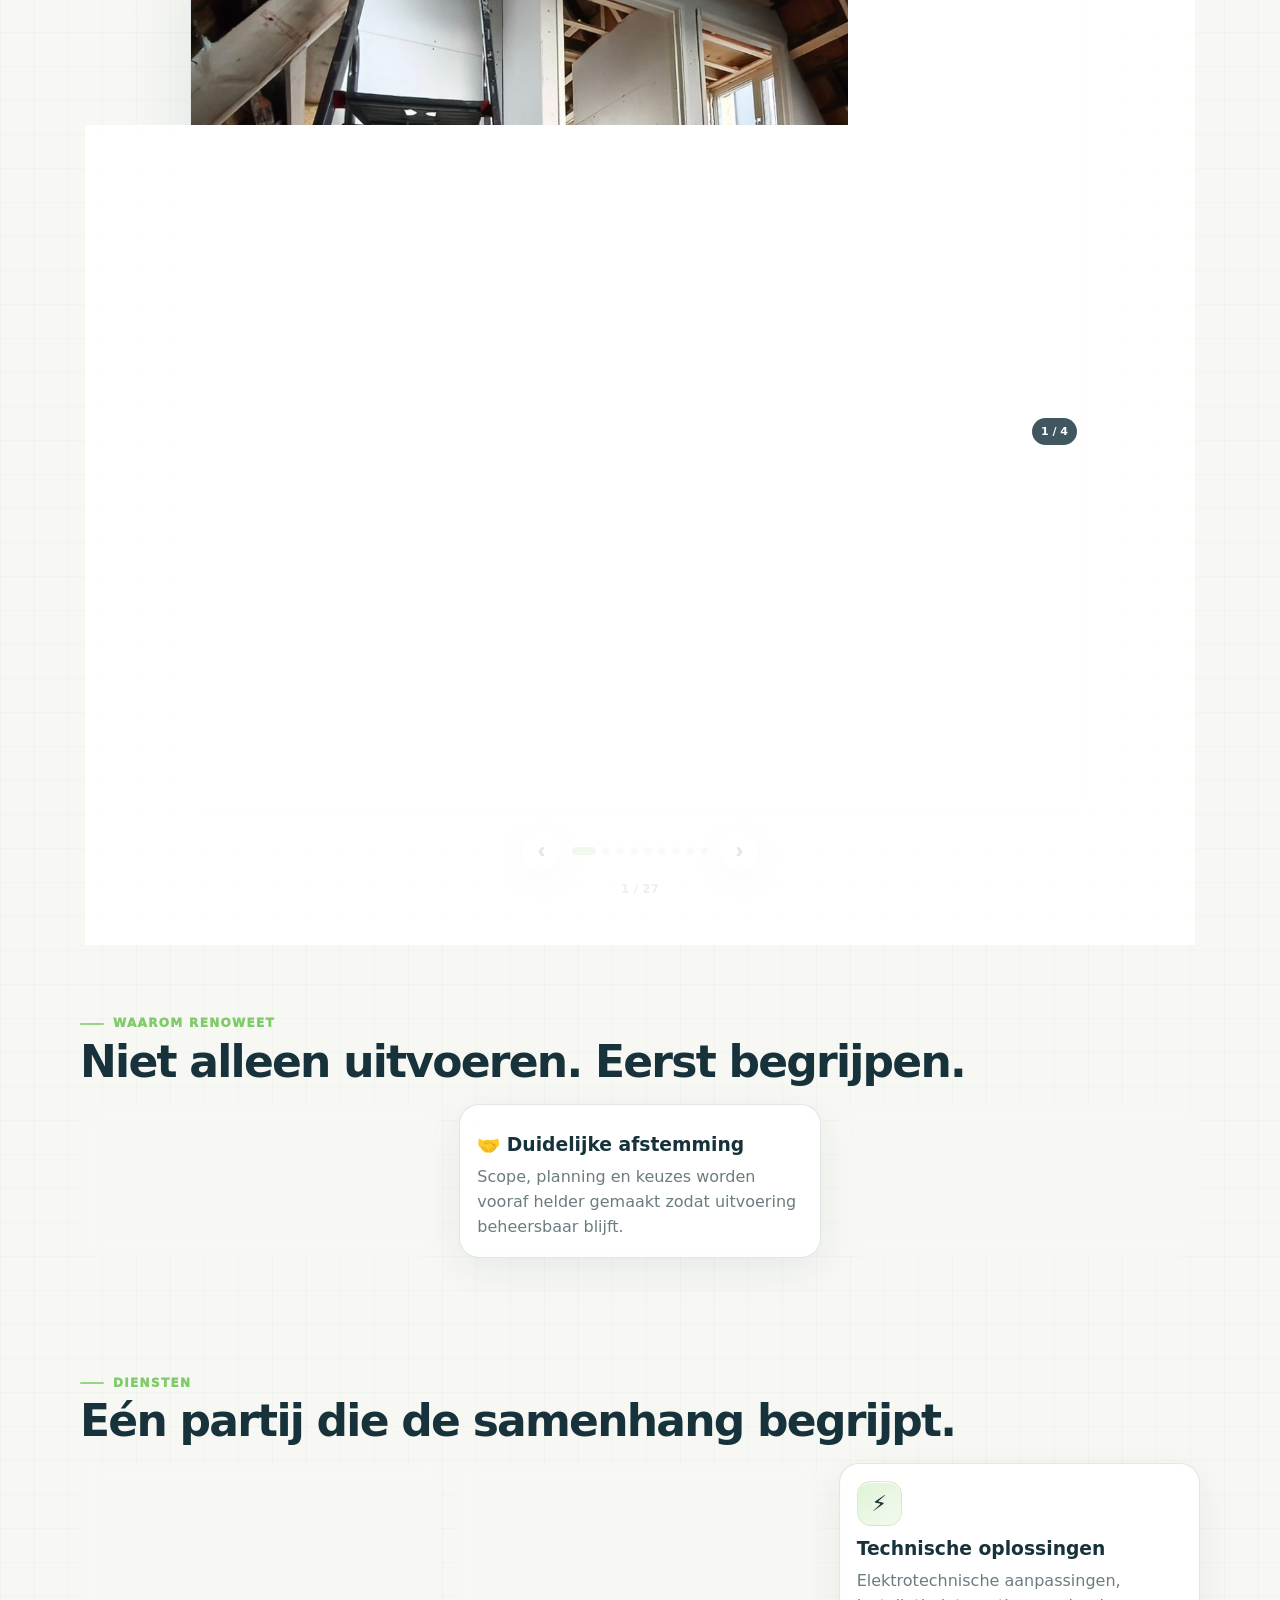
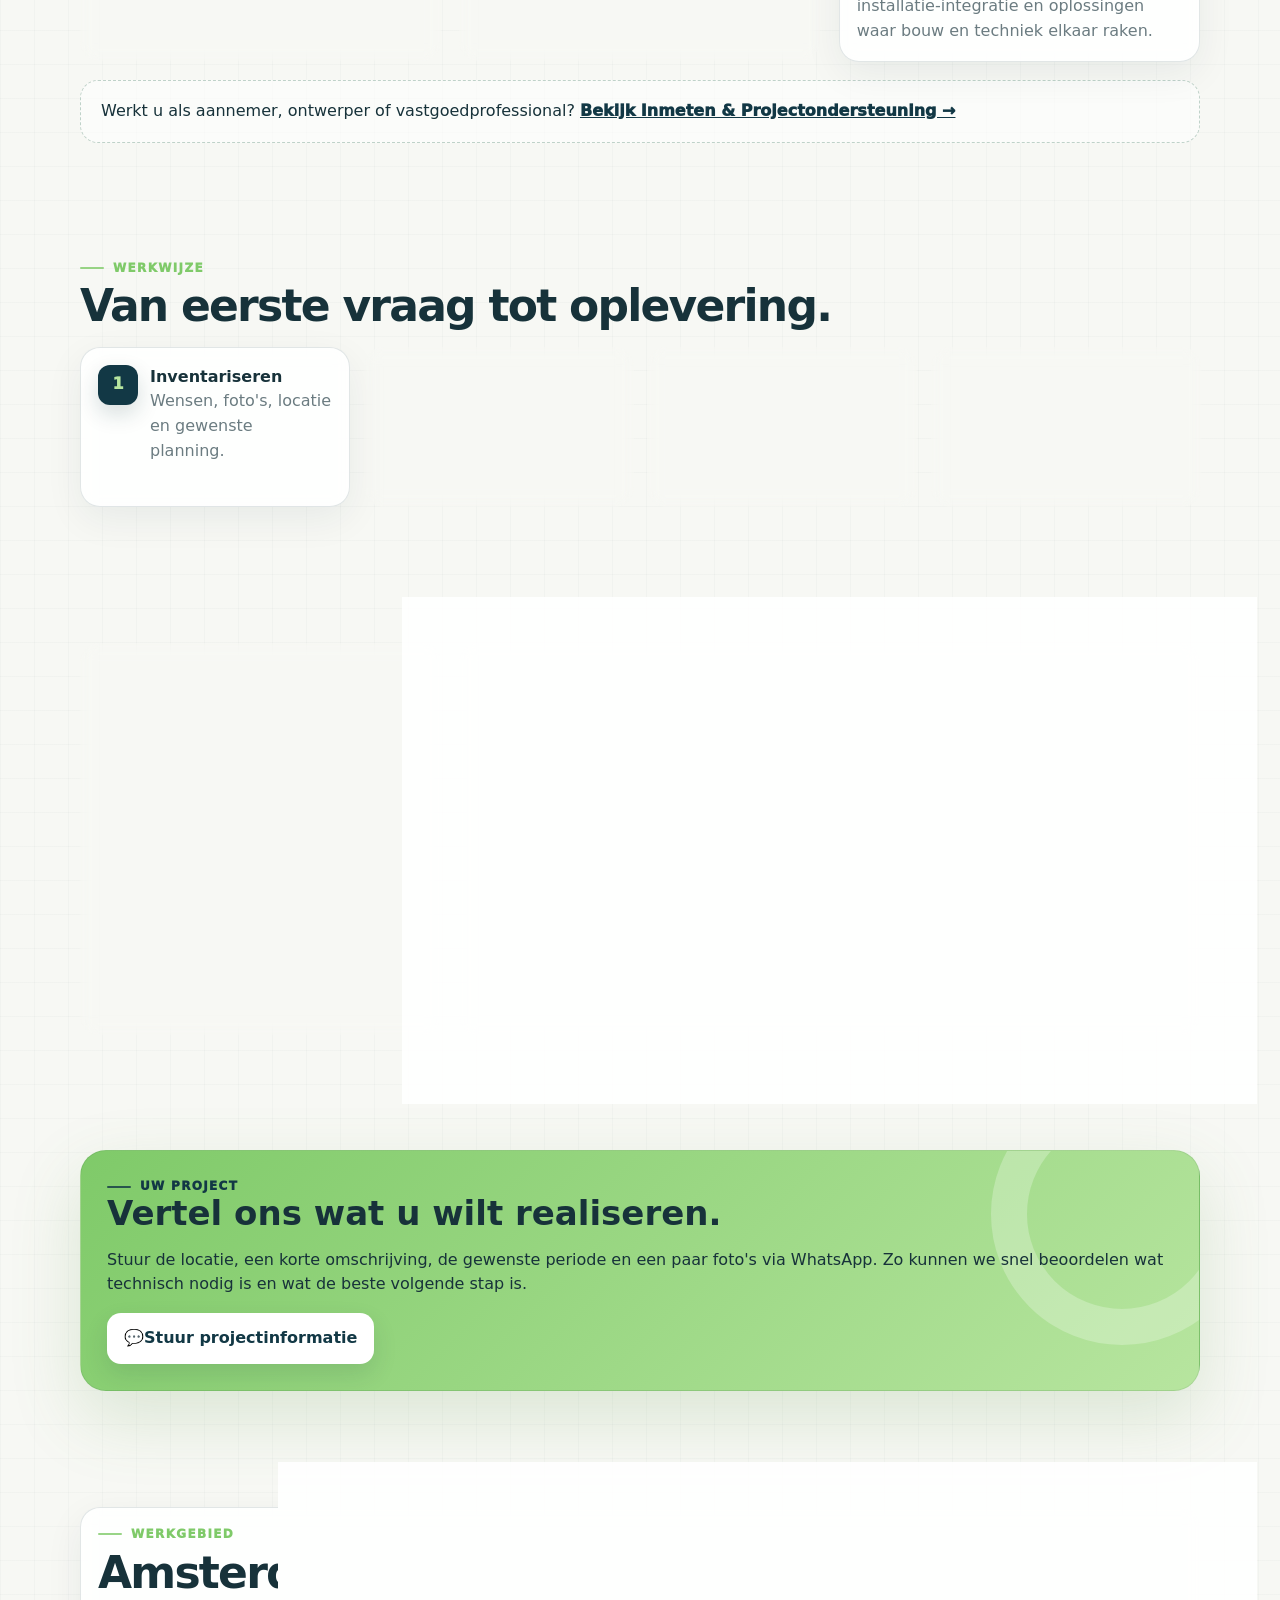
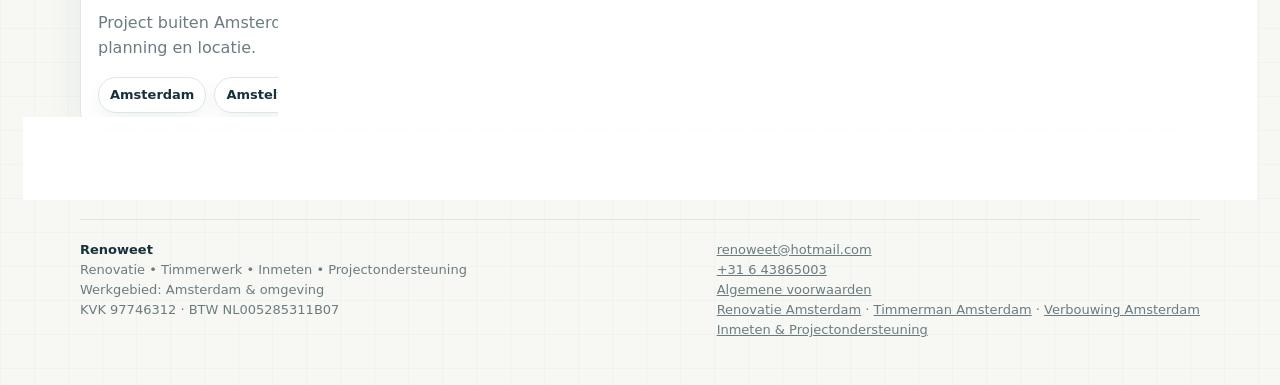
==== commit 12a3e2f5: "fixing a css bug" ====
--- a/index.html
+++ b/index.html
@@ -7,7 +7,312 @@
 @media(min-width:800px){.path-grid{grid-template-columns:1fr 1fr}.path-card{padding:30px}}
 </style><script type="application/ld+json">{"@context":"https://schema.org","@type":["LocalBusiness","GeneralContractor"],"@id":"https://www.renoweet.nl/#business","name":"Renoweet","url":"https://www.renoweet.nl/","logo":"https://www.renoweet.nl/renoweet-logo.png","image":"https://www.renoweet.nl/renoweet-logo.png","telephone":"+31643865003","email":"renoweet@hotmail.com","priceRange":"€€","areaServed":[{"@type":"City","name":"Amsterdam"},{"@type":"City","name":"Amstelveen"},{"@type":"City","name":"Diemen"},{"@type":"AdministrativeArea","name":"Ouder-Amstel"},{"@type":"AdministrativeArea","name":"Haarlemmermeer"}],"description":"Renoweet verzorgt renovatie, timmerwerk en technisch gecoördineerde projecten in Amsterdam en omgeving.","knowsAbout":["Renovatie","Verbouwing","Timmerwerk","Afbouw","Binnenwanden","Deuren","Elektrotechniek","Technische oplossingen","Bouwkundig inmeten","Quantity takeoff","Hoeveelhedenstaat","Technische site visit","Werkvoorbereiding"]}</script><style id="renoweet-consent-style">
 .rw-consent{position:fixed;z-index:9999;left:14px;right:14px;bottom:14px;max-width:760px;margin:auto;background:#fff;border:1px solid #dce6e2;border-radius:20px;box-shadow:0 18px 50px rgba(18,56,69,.22);padding:18px;color:#17323a;font-family:Inter,system-ui,-apple-system,"Segoe UI",Roboto,Arial,sans-serif}.rw-consent[hidden]{display:none}.rw-consent b{display:block;font-size:17px;margin-bottom:5px}.rw-consent p{margin:0 0 13px;color:#5f7278;font-size:13px;line-height:1.5}.rw-consent-actions{display:flex;flex-wrap:wrap;gap:8px}.rw-consent button{border:0;border-radius:12px;padding:10px 14px;font-weight:850;cursor:pointer}.rw-consent .accept{background:#7fca69;color:#132f22}.rw-consent .reject{background:#eef3f1;color:#123845}.rw-privacy-settings{position:fixed;z-index:9998;right:12px;bottom:12px;border:1px solid #dce6e2;background:#fff;color:#123845;border-radius:999px;padding:8px 11px;font:800 11px/1.2 Inter,system-ui,sans-serif;box-shadow:0 6px 18px rgba(18,56,69,.12);cursor:pointer}@media(max-width:799px){.rw-privacy-settings{bottom:78px}.rw-consent{bottom:82px}}
-</style><link href="ui-enhancements.css" rel="stylesheet"></head><body class="lang-nl"><header><div class="container nav"><a class="brand" href="#top"><img alt="Renoweet logo" src="[data-uri]"/><span>Renoweet</span></a><nav class="navlinks"><a href="#start-project">Project starten</a><a href="#diensten">Diensten</a><a href="#waarom">Waarom Renoweet</a><a href="#werkwijze">Werkwijze</a><a href="#projecten">Projecten</a><a href="inmeten-projectondersteuning/"><span data-lang="nl">Inmeten &amp; project support</span><span data-lang="en">Measurement &amp; project support</span></a></nav><div class="lang"><button class="active" id="nlBtn">NL</button><button id="enBtn">EN</button></div></div></header><main id="top">
+</style><style id="ui-enhancements">:root {
+  --rw-ink: #0d303b;
+  --rw-ink-soft: #173f4a;
+  --rw-accent: #8bd36f;
+  --rw-accent-soft: #dff3d7;
+  --rw-paper: #f7f8f4;
+  --rw-surface: rgba(255, 255, 255, .88);
+  --rw-border: rgba(13, 48, 59, .12);
+  --rw-shadow: 0 24px 70px rgba(13, 48, 59, .10);
+}
+
+html { scroll-padding-top: 92px; }
+body {
+  background:
+    linear-gradient(rgba(13, 48, 59, .025) 1px, transparent 1px),
+    linear-gradient(90deg, rgba(13, 48, 59, .025) 1px, transparent 1px),
+    radial-gradient(circle at 92% 4%, rgba(139, 211, 111, .20), transparent 25rem),
+    var(--rw-paper) !important;
+  background-size: 34px 34px, 34px 34px, auto, auto !important;
+  -webkit-font-smoothing: antialiased;
+  text-rendering: optimizeLegibility;
+}
+
+::selection { background: var(--rw-accent-soft); color: var(--rw-ink); }
+a, button { -webkit-tap-highlight-color: transparent; }
+a:focus-visible, button:focus-visible, summary:focus-visible {
+  outline: 3px solid rgba(139, 211, 111, .72);
+  outline-offset: 4px;
+}
+
+header {
+  background: rgba(247, 248, 244, .82) !important;
+  border-bottom: 1px solid var(--rw-border) !important;
+  box-shadow: 0 8px 30px rgba(13, 48, 59, .04);
+  backdrop-filter: blur(18px) saturate(140%);
+  -webkit-backdrop-filter: blur(18px) saturate(140%);
+}
+.brand { letter-spacing: -.025em; }
+.brand img {
+  filter: drop-shadow(0 7px 12px rgba(13, 48, 59, .12));
+  transition: transform .25s ease;
+}
+.brand:hover img { transform: rotate(-4deg) scale(1.04); }
+nav a, .navlinks a { position: relative; }
+nav a::after, .navlinks a::after {
+  content: "";
+  position: absolute;
+  left: 0;
+  right: 100%;
+  bottom: -7px;
+  height: 2px;
+  border-radius: 2px;
+  background: var(--rw-accent);
+  transition: right .2s ease;
+}
+nav a:hover::after, .navlinks a:hover::after { right: 0; }
+
+.hero, .hero-card {
+  isolation: isolate;
+  box-shadow: 0 30px 90px rgba(8, 36, 45, .22) !important;
+}
+.hero-card {
+  border: 1px solid rgba(255, 255, 255, .10);
+  background:
+    radial-gradient(circle at 85% 16%, rgba(139, 211, 111, .28), transparent 26%),
+    linear-gradient(135deg, #082832, #164653 72%, #0e3945) !important;
+}
+.hero-card::before, main.wrap > .hero::before {
+  content: "";
+  position: absolute;
+  z-index: -1;
+  right: 7%;
+  bottom: -74px;
+  width: 230px;
+  height: 230px;
+  border: 1px solid rgba(255, 255, 255, .12);
+  border-radius: 42px;
+  transform: rotate(28deg);
+}
+main.wrap > .hero { position: relative; overflow: hidden; }
+h1, h2, h3 { text-wrap: balance; }
+h1 { font-weight: 880; }
+.hero p, .hero-card p { text-wrap: pretty; }
+.eyebrow { display: flex; align-items: center; gap: 9px; }
+.eyebrow::before {
+  content: "";
+  width: 24px;
+  height: 2px;
+  border-radius: 4px;
+  background: currentColor;
+  opacity: .8;
+}
+
+.btn {
+  min-height: 48px;
+  border-radius: 14px !important;
+  box-shadow: 0 10px 24px rgba(13, 48, 59, .12);
+  transition: transform .18s ease, box-shadow .18s ease, background .18s ease;
+}
+.btn:hover {
+  transform: translateY(-2px);
+  box-shadow: 0 15px 32px rgba(13, 48, 59, .18);
+}
+.btn:active { transform: translateY(0); }
+.btn.primary, .hero .btn:not(.alt) { background: var(--rw-accent) !important; }
+
+.card, .trust div, .path-card, .faq details {
+  border-color: var(--rw-border) !important;
+  background: var(--rw-surface) !important;
+  box-shadow: 0 12px 38px rgba(13, 48, 59, .065) !important;
+  backdrop-filter: blur(8px);
+  -webkit-backdrop-filter: blur(8px);
+}
+.card, .trust div, .path-card {
+  transition: transform .24s ease, box-shadow .24s ease, border-color .24s ease;
+}
+.trust div {
+  position: relative;
+  min-height: 76px;
+  padding-left: 62px !important;
+}
+.trust div::before {
+  position: absolute;
+  left: 16px;
+  top: 50%;
+  width: 34px;
+  height: 34px;
+  display: grid;
+  place-items: center;
+  transform: translateY(-50%);
+  border: 1px solid rgba(139, 211, 111, .38);
+  border-radius: 11px;
+  background: var(--rw-accent-soft);
+  color: var(--rw-ink);
+  font-size: 15px;
+  font-weight: 900;
+  line-height: 1;
+}
+.trust div:nth-child(1)::before { content: "↗"; }
+.trust div:nth-child(2)::before { content: "⚙"; }
+.trust div:nth-child(3)::before { content: "1"; }
+.trust div:nth-child(4)::before { content: "✓"; }
+.card:hover, .trust div:hover, .path-card:not(.b2b):hover {
+  transform: translateY(-4px);
+  border-color: rgba(139, 211, 111, .65) !important;
+  box-shadow: var(--rw-shadow) !important;
+}
+.path-card.b2b, .review {
+  background: linear-gradient(145deg, #0a2c36, #164653) !important;
+  color: #fff;
+}
+.path-grid {
+  display: grid;
+  gap: 18px;
+  margin-top: 24px;
+}
+.path-card {
+  padding: 26px;
+  border: 1px solid var(--rw-border) !important;
+  border-radius: 24px;
+  overflow: hidden;
+}
+.path-card h3 {
+  margin: 10px 0 10px;
+  line-height: 1.12;
+}
+.path-card p { margin: 0 0 22px; }
+.path-card-link {
+  display: flex;
+  flex-direction: column;
+  color: inherit;
+  text-decoration: none;
+  cursor: pointer;
+}
+.path-card-link .path-link {
+  align-self: flex-start;
+  margin-top: auto;
+  padding: 10px 14px;
+  border-radius: 12px;
+  background: var(--rw-accent);
+  color: var(--rw-ink) !important;
+  box-shadow: 0 9px 22px rgba(13, 48, 59, .13);
+  transition: transform .18s ease, box-shadow .18s ease;
+}
+.path-card-link:hover .path-link {
+  transform: translateX(3px);
+  box-shadow: 0 12px 28px rgba(13, 48, 59, .19);
+}
+.path-card.b2b:hover { transform: translateY(-4px); }
+.path-card.b2b .mini, .path-card.b2b .path-link, .review .eyebrow { color: #a5e38c; }
+.review .sub, .review blockquote { color: #edf5f2 !important; }
+.icon {
+  background: linear-gradient(145deg, var(--rw-accent-soft), #f3faef) !important;
+  border: 1px solid rgba(139, 211, 111, .28);
+  box-shadow: inset 0 1px 0 #fff;
+}
+
+.project {
+  border-radius: 26px !important;
+  box-shadow: var(--rw-shadow) !important;
+}
+.project-media::after {
+  content: "";
+  position: absolute;
+  inset: 0;
+  pointer-events: none;
+  background: linear-gradient(180deg, transparent 65%, rgba(8, 38, 47, .20));
+}
+.project-media img { transition: transform .7s cubic-bezier(.2,.7,.2,1); }
+.project:hover .project-media img { transform: scale(1.025); }
+.project-nav > button {
+  box-shadow: 0 9px 24px rgba(13, 48, 59, .09);
+  transition: transform .18s ease, background .18s ease;
+}
+.project-nav > button:hover { transform: scale(1.06); background: var(--rw-accent-soft); }
+
+.num { box-shadow: 0 9px 22px rgba(13, 48, 59, .16); }
+.cta {
+  position: relative;
+  overflow: hidden;
+  border: 1px solid rgba(13, 48, 59, .08);
+  box-shadow: 0 26px 70px rgba(91, 148, 68, .18);
+}
+.cta::after {
+  content: "";
+  position: absolute;
+  right: -54px;
+  top: -68px;
+  width: 190px;
+  height: 190px;
+  border-radius: 50%;
+  border: 36px solid rgba(255, 255, 255, .25);
+  pointer-events: none;
+}
+.cta > * { position: relative; z-index: 1; }
+.area span, .links a { box-shadow: 0 7px 18px rgba(13, 48, 59, .05); }
+
+.rw-consent {
+  border-radius: 24px !important;
+  box-shadow: 0 30px 90px rgba(8, 36, 45, .26) !important;
+}
+.rw-privacy-settings { opacity: .76; transition: opacity .2s ease, transform .2s ease; }
+.rw-privacy-settings:hover { opacity: 1; transform: translateY(-2px); }
+
+@media (min-width: 800px) {
+  section { padding-top: 58px; padding-bottom: 58px; }
+  .hero-card { padding: 58px !important; }
+  .hero-card h1 { max-width: 790px; }
+  .trust { margin-top: 22px; }
+  .trust div { padding: 21px 21px 21px 66px !important; }
+  .grid3 { gap: 18px !important; }
+  .process { gap: 14px !important; }
+}
+
+@media (max-width: 799px) {
+  header { position: sticky; top: 0; z-index: 80; }
+  .nav { height: 64px !important; }
+  .brand { font-size: 18px !important; }
+  .brand img { width: 36px !important; height: 36px !important; }
+  .hero { padding-top: 24px !important; }
+  .hero-card { padding: 27px 22px !important; border-radius: 24px !important; }
+  .hero-card h1 { font-size: clamp(38px, 12vw, 54px); }
+  section { padding-top: 38px; padding-bottom: 38px; }
+  .trust { grid-template-columns: 1fr 1fr !important; gap: 12px !important; }
+  .trust div { padding: 17px 16px 17px 58px !important; }
+  .trust div::before { left: 14px; }
+  .card:hover, .trust div:hover, .path-card:hover { transform: none; }
+  .path-grid {
+    grid-template-columns: minmax(0, 1fr) !important;
+    gap: 16px !important;
+    margin-top: 22px !important;
+  }
+  .path-card-link {
+    width: 100%;
+    min-width: 0;
+    padding: 22px !important;
+    border-radius: 21px;
+  }
+  .path-card-link .path-link {
+    width: 100%;
+    justify-content: space-between;
+    text-align: left;
+  }
+  .path-card-link:hover .path-link { transform: none; }
+  main.wrap > .hero { margin-top: 18px; padding: 30px 23px !important; }
+  header .wrap { align-items: center !important; }
+  header nav {
+    width: 100%;
+    overflow-x: auto;
+    flex-wrap: nowrap !important;
+    padding-bottom: 5px;
+    scrollbar-width: none;
+  }
+  header nav::-webkit-scrollbar { display: none; }
+  header nav a { white-space: nowrap; }
+}
+
+@media (max-width: 420px) {
+  .trust { grid-template-columns: 1fr !important; }
+}
+
+@media (prefers-reduced-motion: reduce) {
+  html { scroll-behavior: auto; }
+  *, *::before, *::after { animation-duration: .01ms !important; transition-duration: .01ms !important; }
+}
+</style></head><body class="lang-nl"><header><div class="container nav"><a class="brand" href="#top"><img alt="Renoweet logo" src="[data-uri]"/><span>Renoweet</span></a><nav class="navlinks"><a href="#start-project">Project starten</a><a href="#diensten">Diensten</a><a href="#waarom">Waarom Renoweet</a><a href="#werkwijze">Werkwijze</a><a href="#projecten">Projecten</a><a href="inmeten-projectondersteuning/"><span data-lang="nl">Inmeten &amp; project support</span><span data-lang="en">Measurement &amp; project support</span></a></nav><div class="lang"><button class="active" id="nlBtn">NL</button><button id="enBtn">EN</button></div></div></header><main id="top">
 
 
 
